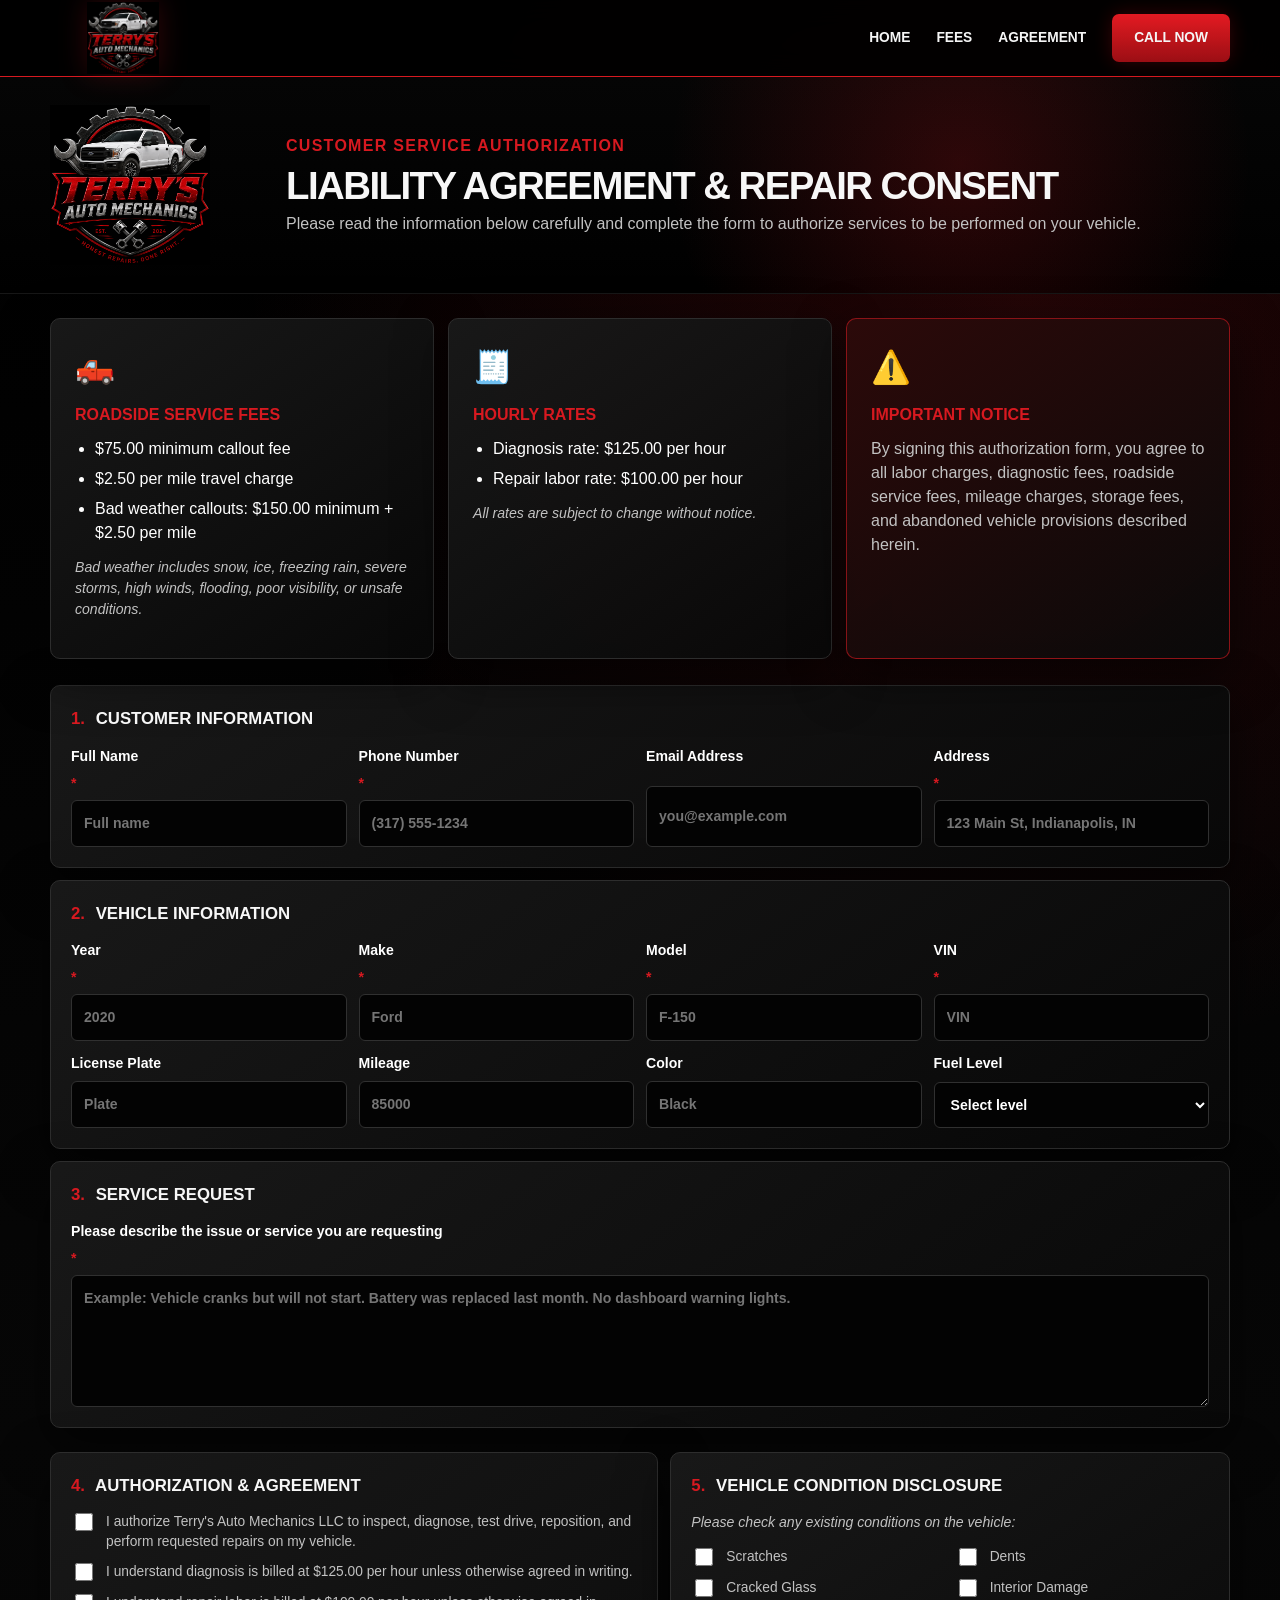
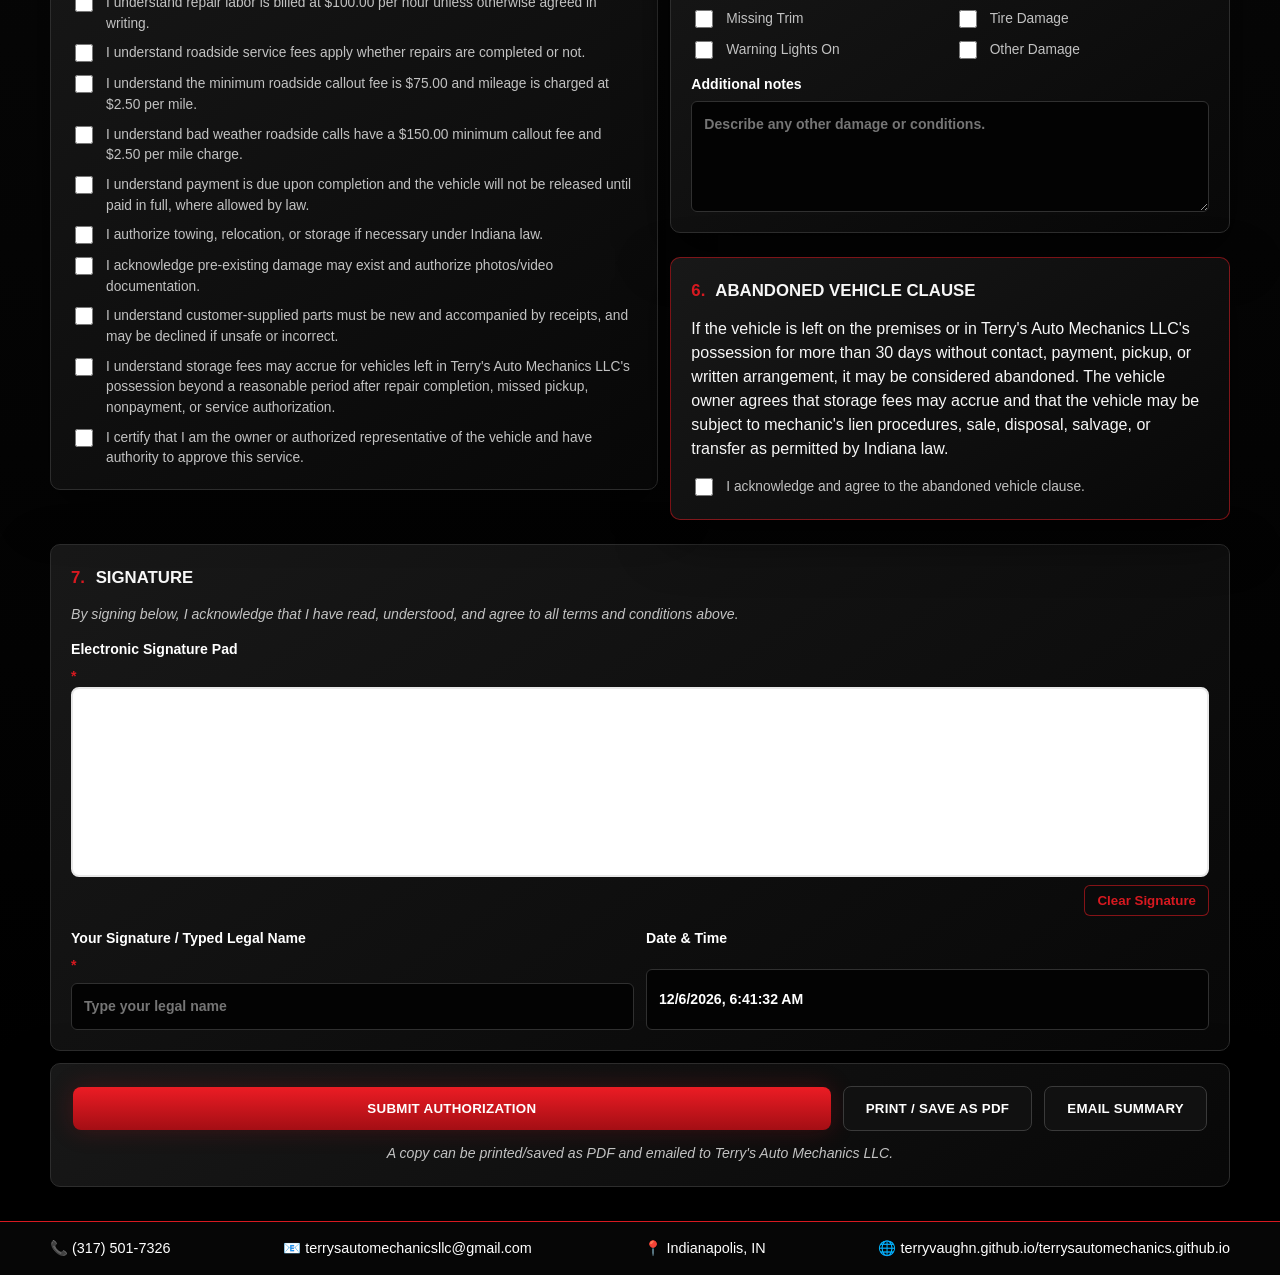
==== authorization.html @ 14aca983 "Add files via upload" ====
<!DOCTYPE html>
<html lang="en">
<head>
  <meta charset="UTF-8" />
  <meta name="viewport" content="width=device-width, initial-scale=1.0" />
  <title>Repair Authorization | Terry's Auto Mechanics LLC</title>
  <link rel="stylesheet" href="style.css" />
</head>
<body>
  <header class="site-header compact-header"><div class="container header-inner"><a class="brand" href="index.html"><img src="logo.png" alt="Terry's Auto Mechanics LLC" class="site-logo" /></a><nav class="nav"><a href="index.html">Home</a><a href="#fees">Fees</a><a href="#authorization">Agreement</a><a class="nav-button" href="tel:3175017326">Call Now</a></nav></div></header>
  <main>
    <section class="auth-hero"><div class="container auth-title"><img src="logo.png" alt="Terry's Auto Mechanics LLC" class="auth-title-logo" /><div><p class="eyebrow">Customer Service Authorization</p><h1>Liability Agreement & Repair Consent</h1><p>Please read the information below carefully and complete the form to authorize services to be performed on your vehicle.</p></div></div></section>
    <section id="fees" class="container fee-banner">
      <article class="fee-card"><div class="icon">🛻</div><h2>Roadside Service Fees</h2><ul><li>$75.00 minimum callout fee</li><li>$2.50 per mile travel charge</li><li>Bad weather callouts: $150.00 minimum + $2.50 per mile</li></ul><p class="fine-print">Bad weather includes snow, ice, freezing rain, severe storms, high winds, flooding, poor visibility, or unsafe conditions.</p></article>
      <article class="fee-card"><div class="icon">🧾</div><h2>Hourly Rates</h2><ul><li>Diagnosis rate: $125.00 per hour</li><li>Repair labor rate: $100.00 per hour</li></ul><p class="fine-print">All rates are subject to change without notice.</p></article>
      <article class="fee-card important"><div class="icon">⚠️</div><h2>Important Notice</h2><p>By signing this authorization form, you agree to all labor charges, diagnostic fees, roadside service fees, mileage charges, storage fees, and abandoned vehicle provisions described herein.</p></article>
    </section>
    <form id="authForm" class="container auth-form">
      <section class="form-section"><h2><span>1.</span> Customer Information</h2><div class="grid four"><label>Full Name <b>*</b><input name="customer_name" required placeholder="Full name"></label><label>Phone Number <b>*</b><input name="phone" required placeholder="(317) 555-1234"></label><label>Email Address<input name="email" type="email" placeholder="you@example.com"></label><label>Address <b>*</b><input name="address" required placeholder="123 Main St, Indianapolis, IN"></label></div></section>
      <section class="form-section"><h2><span>2.</span> Vehicle Information</h2><div class="grid four"><label>Year <b>*</b><input name="year" required placeholder="2020"></label><label>Make <b>*</b><input name="make" required placeholder="Ford"></label><label>Model <b>*</b><input name="model" required placeholder="F-150"></label><label>VIN <b>*</b><input name="vin" required placeholder="VIN"></label><label>License Plate<input name="plate" placeholder="Plate"></label><label>Mileage<input name="mileage" placeholder="85000"></label><label>Color<input name="color" placeholder="Black"></label><label>Fuel Level<select name="fuel"><option value="">Select level</option><option>Empty</option><option>1/4</option><option>1/2</option><option>3/4</option><option>Full</option></select></label></div></section>
      <section class="form-section"><h2><span>3.</span> Service Request</h2><label>Please describe the issue or service you are requesting <b>*</b><textarea name="service_request" rows="5" required placeholder="Example: Vehicle cranks but will not start. Battery was replaced last month. No dashboard warning lights."></textarea></label></section>
      <section class="two-column"><section id="authorization" class="form-section"><h2><span>4.</span> Authorization & Agreement</h2><div class="consent-list"><label><input type="checkbox" required> I authorize Terry's Auto Mechanics LLC to inspect, diagnose, test drive, reposition, and perform requested repairs on my vehicle.</label><label><input type="checkbox" required> I understand diagnosis is billed at $125.00 per hour unless otherwise agreed in writing.</label><label><input type="checkbox" required> I understand repair labor is billed at $100.00 per hour unless otherwise agreed in writing.</label><label><input type="checkbox" required> I understand roadside service fees apply whether repairs are completed or not.</label><label><input type="checkbox" required> I understand the minimum roadside callout fee is $75.00 and mileage is charged at $2.50 per mile.</label><label><input type="checkbox" required> I understand bad weather roadside calls have a $150.00 minimum callout fee and $2.50 per mile charge.</label><label><input type="checkbox" required> I understand payment is due upon completion and the vehicle will not be released until paid in full, where allowed by law.</label><label><input type="checkbox" required> I authorize towing, relocation, or storage if necessary under Indiana law.</label><label><input type="checkbox" required> I acknowledge pre-existing damage may exist and authorize photos/video documentation.</label><label><input type="checkbox" required> I understand customer-supplied parts must be new and accompanied by receipts, and may be declined if unsafe or incorrect.</label><label><input type="checkbox" required> I understand storage fees may accrue for vehicles left in Terry's Auto Mechanics LLC's possession beyond a reasonable period after repair completion, missed pickup, nonpayment, or service authorization.</label><label><input type="checkbox" required> I certify that I am the owner or authorized representative of the vehicle and have authority to approve this service.</label></div></section>
      <div class="right-stack"><section class="form-section"><h2><span>5.</span> Vehicle Condition Disclosure</h2><p class="fine-print">Please check any existing conditions on the vehicle:</p><div class="checkbox-grid"><label><input type="checkbox" name="damage" value="Scratches"> Scratches</label><label><input type="checkbox" name="damage" value="Dents"> Dents</label><label><input type="checkbox" name="damage" value="Cracked Glass"> Cracked Glass</label><label><input type="checkbox" name="damage" value="Interior Damage"> Interior Damage</label><label><input type="checkbox" name="damage" value="Missing Trim"> Missing Trim</label><label><input type="checkbox" name="damage" value="Tire Damage"> Tire Damage</label><label><input type="checkbox" name="damage" value="Warning Lights On"> Warning Lights On</label><label><input type="checkbox" name="damage" value="Other Damage"> Other Damage</label></div><label>Additional notes<textarea name="damage_notes" rows="4" placeholder="Describe any other damage or conditions."></textarea></label></section>
      <section class="form-section abandoned"><h2><span>6.</span> Abandoned Vehicle Clause</h2><p>If the vehicle is left on the premises or in Terry's Auto Mechanics LLC's possession for more than 30 days without contact, payment, pickup, or written arrangement, it may be considered abandoned. The vehicle owner agrees that storage fees may accrue and that the vehicle may be subject to mechanic's lien procedures, sale, disposal, salvage, or transfer as permitted by Indiana law.</p><label><input type="checkbox" required> I acknowledge and agree to the abandoned vehicle clause.</label></section></div></section>
      <section class="form-section signature-section"><h2><span>7.</span> Signature</h2><p class="fine-print">By signing below, I acknowledge that I have read, understood, and agree to all terms and conditions above.</p><label>Electronic Signature Pad <b>*</b></label><canvas id="signaturePad" width="900" height="260"></canvas><div class="signature-controls"><button type="button" class="small-button" id="clearSig">Clear Signature</button></div><div class="grid two"><label>Your Signature / Typed Legal Name <b>*</b><input name="signature_name" required placeholder="Type your legal name"></label><label>Date & Time<input name="date_time" id="dateTime" readonly></label></div></section>
      <section class="submit-section"><button type="submit" class="btn primary submit-btn">Submit Authorization</button><button type="button" class="btn secondary" id="printBtn">Print / Save as PDF</button><button type="button" class="btn secondary" id="emailBtn">Email Summary</button><p id="status" class="status"></p><p class="fine-print center">A copy can be printed/saved as PDF and emailed to Terry's Auto Mechanics LLC.</p></section>
    </form>
  </main>
  <footer class="footer skinny-footer"><div class="container contact-row"><span>📞 (317) 501-7326</span><span>📧 terrysautomechanicsllc@gmail.com</span><span>📍 Indianapolis, IN</span><span>🌐 terryvaughn.github.io/terrysautomechanics.github.io</span></div></footer>
  <script src="app.js"></script>
</body>
</html>
---- style.css ----
*{box-sizing:border-box}:root{--bg:#030303;--panel:rgba(20,20,20,.92);--line:#303030;--red:#d71920;--text:#f7f7f7;--muted:#c2c2c2;--shadow:0 18px 50px rgba(0,0,0,.55)}html{scroll-behavior:smooth}body{margin:0;font-family:Arial,Helvetica,sans-serif;background:radial-gradient(circle at 80% 10%,rgba(215,25,32,.16),transparent 28%),linear-gradient(180deg,#000 0%,#070707 50%,#000 100%);color:var(--text);line-height:1.5}a{color:inherit}.container{width:min(1180px,calc(100% - 32px));margin:0 auto}.site-header{position:sticky;top:0;z-index:50;background:rgba(0,0,0,.9);border-bottom:1px solid var(--red);backdrop-filter:blur(14px)}.header-inner{min-height:96px;display:flex;align-items:center;justify-content:space-between;gap:24px}.brand{display:inline-flex;align-items:center;text-decoration:none}.site-logo{width:190px;max-height:92px;object-fit:contain;filter:drop-shadow(0 0 14px rgba(215,25,32,.22))}.nav{display:flex;align-items:center;gap:26px;font-size:.86rem;font-weight:800;text-transform:uppercase}.nav a{text-decoration:none;color:#fff;opacity:.96}.nav a:hover{color:var(--red)}.nav-button{background:linear-gradient(180deg,#ed1c24,#a20f15);padding:14px 22px;border-radius:7px;box-shadow:0 0 20px rgba(215,25,32,.25)}.nav .nav-button:hover{color:white;transform:translateY(-1px)}.hero{position:relative;overflow:hidden;border-bottom:1px solid #151515}.home-hero{min-height:520px;background:linear-gradient(90deg,rgba(0,0,0,.92) 0%,rgba(0,0,0,.78) 45%,rgba(0,0,0,.5) 70%,rgba(0,0,0,.88) 100%),radial-gradient(circle at 78% 45%,rgba(215,25,32,.28),transparent 28%),linear-gradient(135deg,#050505,#111 45%,#050505)}.home-hero:after{content:"";position:absolute;inset:0;background:linear-gradient(90deg,transparent 0%,rgba(255,255,255,.04) 50%,transparent 100%),repeating-linear-gradient(135deg,rgba(255,255,255,.025),rgba(255,255,255,.025) 1px,transparent 1px,transparent 12px);pointer-events:none}.hero-grid{position:relative;z-index:2;min-height:520px;display:grid;grid-template-columns:1.15fr .85fr;align-items:center;gap:42px}.eyebrow{color:var(--red);text-transform:uppercase;font-weight:900;letter-spacing:.08em;margin:0 0 10px}h1,h2,h3,p{margin-top:0}h1{font-size:clamp(2.25rem,5vw,4.5rem);line-height:.95;letter-spacing:-.04em;margin-bottom:18px;text-transform:uppercase}.hero-subtitle,.hero-text{color:var(--muted);font-size:1.08rem;max-width:650px}.button-row{display:flex;gap:14px;flex-wrap:wrap;margin-top:26px}.btn{border:0;border-radius:8px;cursor:pointer;display:inline-flex;align-items:center;justify-content:center;padding:14px 22px;text-decoration:none;text-transform:uppercase;font-weight:900;letter-spacing:.02em;transition:.2s ease}.primary{color:white;background:linear-gradient(180deg,#ec1c24,#a30e14);box-shadow:0 0 24px rgba(215,25,32,.22)}.secondary{color:white;background:#111;border:1px solid #3a3a3a}.btn:hover{transform:translateY(-1px);filter:brightness(1.1)}.hero-card{background:linear-gradient(145deg,rgba(20,20,20,.95),rgba(5,5,5,.8));border:1px solid #333;border-radius:18px;padding:26px;text-align:center;box-shadow:var(--shadow)}.hero-logo{max-width:100%;max-height:320px;object-fit:contain}.section{padding:42px 0}.feature-grid,.pricing-grid,.fee-banner{display:grid;gap:14px}.feature-grid{grid-template-columns:repeat(4,1fr)}.pricing-grid,.fee-banner{grid-template-columns:repeat(3,1fr)}.feature-card,.pricing-card,.fee-card,.contact-card,.authorization-strip,.form-section,.submit-section{background:linear-gradient(145deg,rgba(25,25,25,.96),rgba(8,8,8,.96));border:1px solid #2d2d2d;border-radius:10px;box-shadow:var(--shadow)}.feature-card,.pricing-card,.fee-card{padding:24px}.feature-card h2,.pricing-card h2,.fee-card h2{color:#fff;font-size:1rem;text-transform:uppercase;margin-bottom:10px}.feature-card p,.pricing-card p,.fee-card p,.contact-card p,.authorization-strip p{color:var(--muted)}.icon{color:var(--red);font-size:2rem;margin-bottom:12px}.authorization-strip{display:flex;align-items:center;justify-content:space-between;gap:22px;padding:24px}.pricing-card h2,.fee-card h2{color:var(--red)}.pricing-card ul,.fee-card ul{margin:0;padding-left:20px;color:#fff}.pricing-card li,.fee-card li{margin-bottom:6px}.fine-print{color:var(--muted);font-size:.88rem;font-style:italic;margin-top:12px}.important{border-color:rgba(215,25,32,.6);background:linear-gradient(145deg,rgba(45,10,10,.95),rgba(10,10,10,.96))}.contact-card{display:grid;grid-template-columns:1.2fr 1fr 1fr;gap:26px;padding:26px;margin-bottom:42px}.contact-card>div{border-right:1px solid rgba(215,25,32,.5);padding-right:20px}.contact-card>div:last-child{border-right:none}.footer{background:linear-gradient(90deg,#6e080b,#d71920,#6e080b);padding:16px 0;color:white}.footer-inner,.contact-row{display:flex;align-items:center;justify-content:space-between;gap:16px;flex-wrap:wrap;font-size:.9rem}.compact-header .header-inner{min-height:76px}.compact-header .site-logo{width:145px;max-height:72px}.auth-hero{padding:28px 0;background:radial-gradient(circle at 75% 40%,rgba(215,25,32,.2),transparent 30%),linear-gradient(180deg,#050505,#000);border-bottom:1px solid #171717}.auth-title{display:grid;grid-template-columns:210px 1fr;align-items:center;gap:26px;text-align:left}.auth-title-logo{max-width:210px;max-height:160px;object-fit:contain}.auth-title h1{font-size:clamp(1.7rem,3vw,3.15rem);margin-bottom:8px}.auth-title p:not(.eyebrow){color:var(--muted);margin-bottom:0}.fee-banner{padding:24px 0 14px}.auth-form{padding-bottom:34px}.form-section{padding:20px;margin:12px 0}.form-section h2{font-size:1.05rem;text-transform:uppercase;margin-bottom:14px}.form-section h2 span{color:var(--red);margin-right:6px}.grid{display:grid;gap:12px}.grid.two{grid-template-columns:repeat(2,1fr)}.grid.four{grid-template-columns:repeat(4,1fr)}label{display:grid;gap:6px;color:#fff;font-size:.88rem;font-weight:800}label b{color:var(--red)}input,textarea,select{width:100%;color:#fff;background:#030303;border:1px solid #303030;border-radius:6px;padding:12px;font:inherit;outline:none}input:focus,textarea:focus,select:focus{border-color:var(--red);box-shadow:0 0 0 3px rgba(215,25,32,.15)}textarea{resize:vertical}.two-column{display:grid;grid-template-columns:1fr .92fr;gap:12px;align-items:start}.right-stack{display:grid;gap:0}.consent-list,.checkbox-grid{display:grid;gap:9px}.checkbox-grid{grid-template-columns:repeat(2,1fr);margin-bottom:12px}.consent-list label,.checkbox-grid label,.abandoned label{display:grid;grid-template-columns:auto 1fr;align-items:start;gap:10px;color:var(--muted);font-size:.86rem;font-weight:500}input[type=checkbox]{width:18px;height:18px;accent-color:var(--red);margin-top:1px}.abandoned{border-color:rgba(215,25,32,.55)}#signaturePad{width:100%;height:190px;background:#fff;border:2px solid #e8e8e8;border-radius:8px;touch-action:none;display:block}.signature-controls{display:flex;justify-content:flex-end;margin:8px 0 12px}.small-button{color:var(--red);background:#0a0a0a;border:1px solid rgba(215,25,32,.6);border-radius:6px;cursor:pointer;padding:7px 12px;font-weight:800}.submit-section{padding:22px;display:grid;grid-template-columns:1fr auto auto;gap:12px;align-items:center}.submit-btn{width:100%}.status{display:none;grid-column:1/-1;margin:0;padding:12px;border-radius:8px;background:rgba(215,25,32,.18);border:1px solid rgba(215,25,32,.6);color:#fff}.status.show{display:block}.center{grid-column:1/-1;text-align:center;margin:0}.skinny-footer{background:#060606;border-top:1px solid var(--red)}@media(max-width:980px){.header-inner,.authorization-strip{flex-direction:column;align-items:flex-start}.nav{flex-wrap:wrap;gap:14px}.hero-grid,.auth-title,.two-column{grid-template-columns:1fr}.feature-grid,.pricing-grid,.fee-banner,.contact-card{grid-template-columns:1fr}.grid.four{grid-template-columns:repeat(2,1fr)}.auth-title-logo{max-width:170px}}@media(max-width:620px){.container{width:min(100% - 22px,1180px)}.site-logo{width:150px}.nav{font-size:.74rem}.nav-button{padding:10px 12px}.home-hero,.hero-grid{min-height:auto}.hero-grid{padding:42px 0}h1{font-size:2.2rem}.grid.two,.grid.four,.checkbox-grid,.submit-section{grid-template-columns:1fr}.contact-card>div{border-right:none;border-bottom:1px solid rgba(215,25,32,.5);padding-bottom:18px}.contact-card>div:last-child{border-bottom:none}}@media print{body{background:#fff;color:#000}.site-header,.auth-hero,.fee-banner,.footer,.submit-section .btn{display:none!important}.container{width:100%}.auth-form{padding:0}.form-section,.submit-section{box-shadow:none;background:#fff;color:#000;border:1px solid #999;page-break-inside:avoid}input,textarea,select{color:#000;background:#fff;border:1px solid #999}.consent-list label,.checkbox-grid label,.fine-print,.abandoned label{color:#000}#signaturePad{border:1px solid #777}}
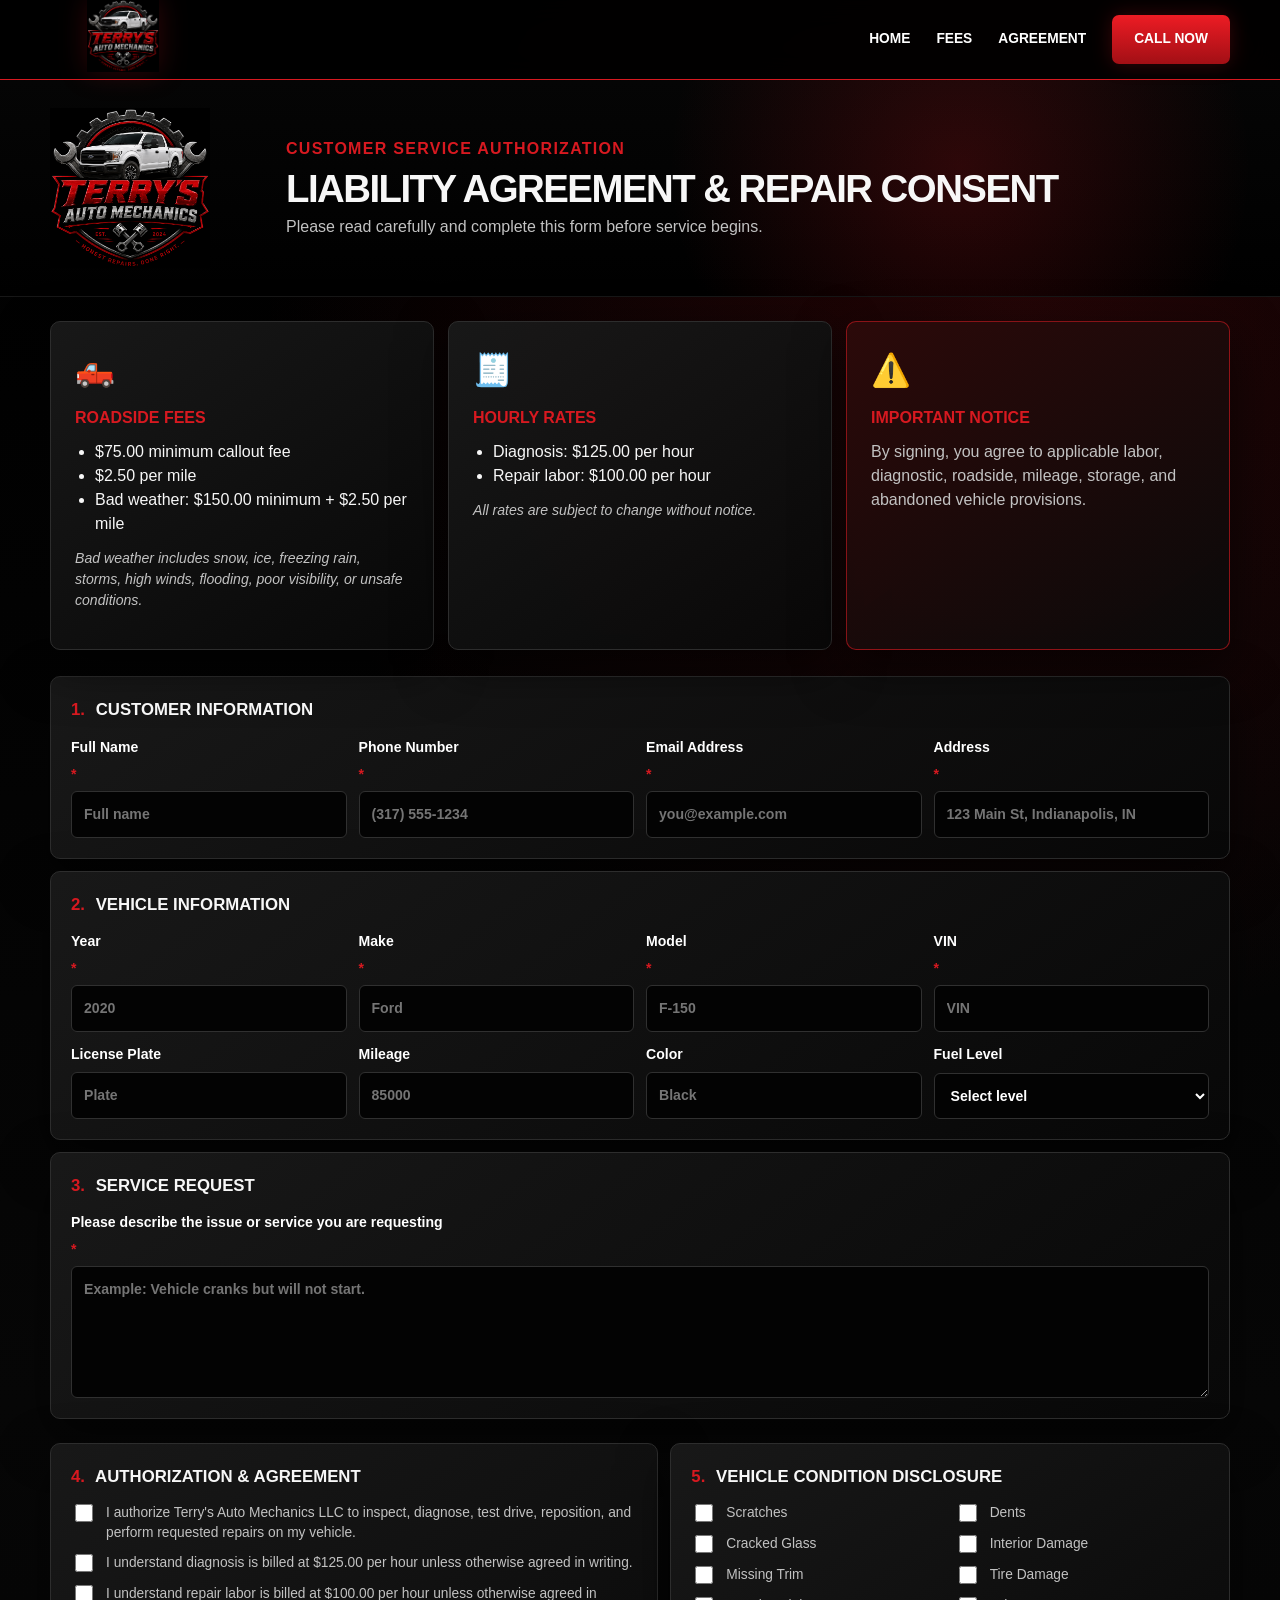
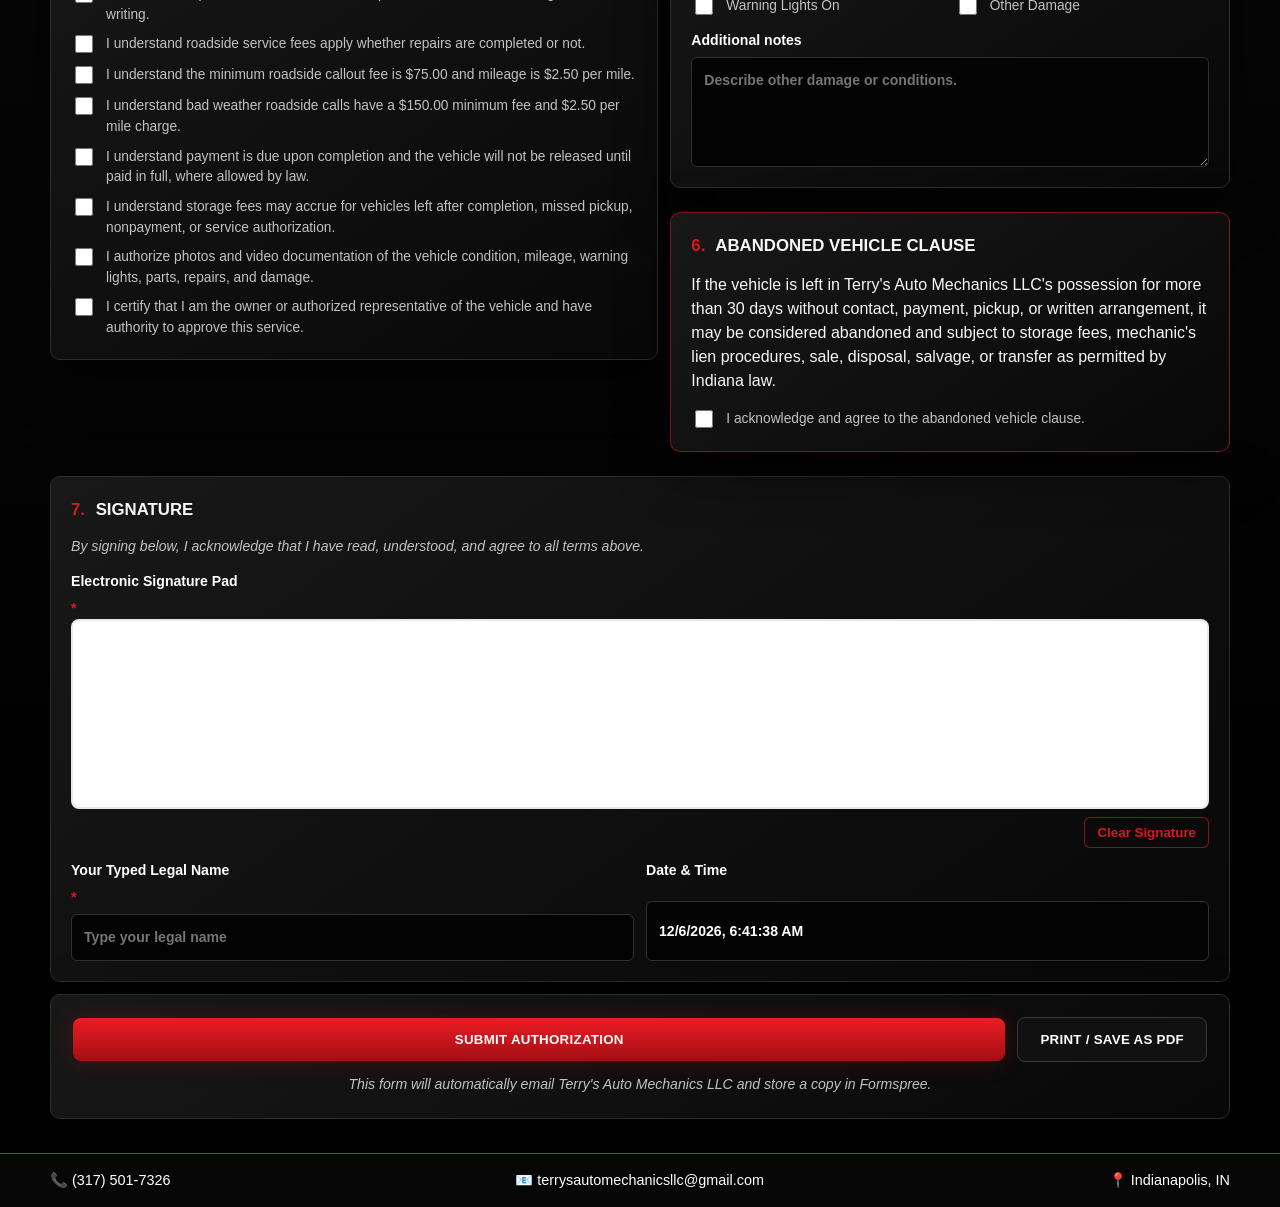
==== commit 930c9c3a: "Add files via upload" ====
--- a/authorization.html
+++ b/authorization.html
@@ -7,26 +7,136 @@
   <link rel="stylesheet" href="style.css" />
 </head>
 <body>
-  <header class="site-header compact-header"><div class="container header-inner"><a class="brand" href="index.html"><img src="logo.png" alt="Terry's Auto Mechanics LLC" class="site-logo" /></a><nav class="nav"><a href="index.html">Home</a><a href="#fees">Fees</a><a href="#authorization">Agreement</a><a class="nav-button" href="tel:3175017326">Call Now</a></nav></div></header>
+  <header class="site-header compact-header">
+    <div class="container header-inner">
+      <a class="brand" href="index.html"><img src="logo.png" alt="Terry's Auto Mechanics LLC" class="site-logo"></a>
+      <nav class="nav">
+        <a href="index.html">Home</a>
+        <a href="#fees">Fees</a>
+        <a href="#authorization">Agreement</a>
+        <a class="nav-button" href="tel:3175017326">Call Now</a>
+      </nav>
+    </div>
+  </header>
+
   <main>
-    <section class="auth-hero"><div class="container auth-title"><img src="logo.png" alt="Terry's Auto Mechanics LLC" class="auth-title-logo" /><div><p class="eyebrow">Customer Service Authorization</p><h1>Liability Agreement & Repair Consent</h1><p>Please read the information below carefully and complete the form to authorize services to be performed on your vehicle.</p></div></div></section>
+    <section class="auth-hero">
+      <div class="container auth-title">
+        <img src="logo.png" alt="Terry's Auto Mechanics LLC" class="auth-title-logo">
+        <div>
+          <p class="eyebrow">Customer Service Authorization</p>
+          <h1>Liability Agreement & Repair Consent</h1>
+          <p>Please read carefully and complete this form before service begins.</p>
+        </div>
+      </div>
+    </section>
+
     <section id="fees" class="container fee-banner">
-      <article class="fee-card"><div class="icon">🛻</div><h2>Roadside Service Fees</h2><ul><li>$75.00 minimum callout fee</li><li>$2.50 per mile travel charge</li><li>Bad weather callouts: $150.00 minimum + $2.50 per mile</li></ul><p class="fine-print">Bad weather includes snow, ice, freezing rain, severe storms, high winds, flooding, poor visibility, or unsafe conditions.</p></article>
-      <article class="fee-card"><div class="icon">🧾</div><h2>Hourly Rates</h2><ul><li>Diagnosis rate: $125.00 per hour</li><li>Repair labor rate: $100.00 per hour</li></ul><p class="fine-print">All rates are subject to change without notice.</p></article>
-      <article class="fee-card important"><div class="icon">⚠️</div><h2>Important Notice</h2><p>By signing this authorization form, you agree to all labor charges, diagnostic fees, roadside service fees, mileage charges, storage fees, and abandoned vehicle provisions described herein.</p></article>
+      <article class="fee-card"><div class="icon">🛻</div><h2>Roadside Fees</h2><ul><li>$75.00 minimum callout fee</li><li>$2.50 per mile</li><li>Bad weather: $150.00 minimum + $2.50 per mile</li></ul><p class="fine-print">Bad weather includes snow, ice, freezing rain, storms, high winds, flooding, poor visibility, or unsafe conditions.</p></article>
+      <article class="fee-card"><div class="icon">🧾</div><h2>Hourly Rates</h2><ul><li>Diagnosis: $125.00 per hour</li><li>Repair labor: $100.00 per hour</li></ul><p class="fine-print">All rates are subject to change without notice.</p></article>
+      <article class="fee-card important"><div class="icon">⚠️</div><h2>Important Notice</h2><p>By signing, you agree to applicable labor, diagnostic, roadside, mileage, storage, and abandoned vehicle provisions.</p></article>
     </section>
-    <form id="authForm" class="container auth-form">
-      <section class="form-section"><h2><span>1.</span> Customer Information</h2><div class="grid four"><label>Full Name <b>*</b><input name="customer_name" required placeholder="Full name"></label><label>Phone Number <b>*</b><input name="phone" required placeholder="(317) 555-1234"></label><label>Email Address<input name="email" type="email" placeholder="you@example.com"></label><label>Address <b>*</b><input name="address" required placeholder="123 Main St, Indianapolis, IN"></label></div></section>
-      <section class="form-section"><h2><span>2.</span> Vehicle Information</h2><div class="grid four"><label>Year <b>*</b><input name="year" required placeholder="2020"></label><label>Make <b>*</b><input name="make" required placeholder="Ford"></label><label>Model <b>*</b><input name="model" required placeholder="F-150"></label><label>VIN <b>*</b><input name="vin" required placeholder="VIN"></label><label>License Plate<input name="plate" placeholder="Plate"></label><label>Mileage<input name="mileage" placeholder="85000"></label><label>Color<input name="color" placeholder="Black"></label><label>Fuel Level<select name="fuel"><option value="">Select level</option><option>Empty</option><option>1/4</option><option>1/2</option><option>3/4</option><option>Full</option></select></label></div></section>
-      <section class="form-section"><h2><span>3.</span> Service Request</h2><label>Please describe the issue or service you are requesting <b>*</b><textarea name="service_request" rows="5" required placeholder="Example: Vehicle cranks but will not start. Battery was replaced last month. No dashboard warning lights."></textarea></label></section>
-      <section class="two-column"><section id="authorization" class="form-section"><h2><span>4.</span> Authorization & Agreement</h2><div class="consent-list"><label><input type="checkbox" required> I authorize Terry's Auto Mechanics LLC to inspect, diagnose, test drive, reposition, and perform requested repairs on my vehicle.</label><label><input type="checkbox" required> I understand diagnosis is billed at $125.00 per hour unless otherwise agreed in writing.</label><label><input type="checkbox" required> I understand repair labor is billed at $100.00 per hour unless otherwise agreed in writing.</label><label><input type="checkbox" required> I understand roadside service fees apply whether repairs are completed or not.</label><label><input type="checkbox" required> I understand the minimum roadside callout fee is $75.00 and mileage is charged at $2.50 per mile.</label><label><input type="checkbox" required> I understand bad weather roadside calls have a $150.00 minimum callout fee and $2.50 per mile charge.</label><label><input type="checkbox" required> I understand payment is due upon completion and the vehicle will not be released until paid in full, where allowed by law.</label><label><input type="checkbox" required> I authorize towing, relocation, or storage if necessary under Indiana law.</label><label><input type="checkbox" required> I acknowledge pre-existing damage may exist and authorize photos/video documentation.</label><label><input type="checkbox" required> I understand customer-supplied parts must be new and accompanied by receipts, and may be declined if unsafe or incorrect.</label><label><input type="checkbox" required> I understand storage fees may accrue for vehicles left in Terry's Auto Mechanics LLC's possession beyond a reasonable period after repair completion, missed pickup, nonpayment, or service authorization.</label><label><input type="checkbox" required> I certify that I am the owner or authorized representative of the vehicle and have authority to approve this service.</label></div></section>
-      <div class="right-stack"><section class="form-section"><h2><span>5.</span> Vehicle Condition Disclosure</h2><p class="fine-print">Please check any existing conditions on the vehicle:</p><div class="checkbox-grid"><label><input type="checkbox" name="damage" value="Scratches"> Scratches</label><label><input type="checkbox" name="damage" value="Dents"> Dents</label><label><input type="checkbox" name="damage" value="Cracked Glass"> Cracked Glass</label><label><input type="checkbox" name="damage" value="Interior Damage"> Interior Damage</label><label><input type="checkbox" name="damage" value="Missing Trim"> Missing Trim</label><label><input type="checkbox" name="damage" value="Tire Damage"> Tire Damage</label><label><input type="checkbox" name="damage" value="Warning Lights On"> Warning Lights On</label><label><input type="checkbox" name="damage" value="Other Damage"> Other Damage</label></div><label>Additional notes<textarea name="damage_notes" rows="4" placeholder="Describe any other damage or conditions."></textarea></label></section>
-      <section class="form-section abandoned"><h2><span>6.</span> Abandoned Vehicle Clause</h2><p>If the vehicle is left on the premises or in Terry's Auto Mechanics LLC's possession for more than 30 days without contact, payment, pickup, or written arrangement, it may be considered abandoned. The vehicle owner agrees that storage fees may accrue and that the vehicle may be subject to mechanic's lien procedures, sale, disposal, salvage, or transfer as permitted by Indiana law.</p><label><input type="checkbox" required> I acknowledge and agree to the abandoned vehicle clause.</label></section></div></section>
-      <section class="form-section signature-section"><h2><span>7.</span> Signature</h2><p class="fine-print">By signing below, I acknowledge that I have read, understood, and agree to all terms and conditions above.</p><label>Electronic Signature Pad <b>*</b></label><canvas id="signaturePad" width="900" height="260"></canvas><div class="signature-controls"><button type="button" class="small-button" id="clearSig">Clear Signature</button></div><div class="grid two"><label>Your Signature / Typed Legal Name <b>*</b><input name="signature_name" required placeholder="Type your legal name"></label><label>Date & Time<input name="date_time" id="dateTime" readonly></label></div></section>
-      <section class="submit-section"><button type="submit" class="btn primary submit-btn">Submit Authorization</button><button type="button" class="btn secondary" id="printBtn">Print / Save as PDF</button><button type="button" class="btn secondary" id="emailBtn">Email Summary</button><p id="status" class="status"></p><p class="fine-print center">A copy can be printed/saved as PDF and emailed to Terry's Auto Mechanics LLC.</p></section>
+
+    <form id="authForm" class="container auth-form" action="https://formspree.io/f/mqeoodjj" method="POST">
+      <input type="hidden" name="_subject" value="New Terry's Auto Mechanics Authorization Form">
+      <input type="hidden" name="signature_image" id="signatureImage">
+      <input type="hidden" name="submission_date" id="submissionDate">
+      <input type="text" name="_gotcha" style="display:none">
+
+      <section class="form-section">
+        <h2><span>1.</span> Customer Information</h2>
+        <div class="grid four">
+          <label>Full Name <b>*</b><input name="customer_name" required placeholder="Full name"></label>
+          <label>Phone Number <b>*</b><input name="phone" required placeholder="(317) 555-1234"></label>
+          <label>Email Address <b>*</b><input name="email" type="email" required placeholder="you@example.com"></label>
+          <label>Address <b>*</b><input name="address" required placeholder="123 Main St, Indianapolis, IN"></label>
+        </div>
+      </section>
+
+      <section class="form-section">
+        <h2><span>2.</span> Vehicle Information</h2>
+        <div class="grid four">
+          <label>Year <b>*</b><input name="year" required placeholder="2020"></label>
+          <label>Make <b>*</b><input name="make" required placeholder="Ford"></label>
+          <label>Model <b>*</b><input name="model" required placeholder="F-150"></label>
+          <label>VIN <b>*</b><input name="vin" required placeholder="VIN"></label>
+          <label>License Plate<input name="plate" placeholder="Plate"></label>
+          <label>Mileage<input name="mileage" placeholder="85000"></label>
+          <label>Color<input name="color" placeholder="Black"></label>
+          <label>Fuel Level<select name="fuel"><option value="">Select level</option><option>Empty</option><option>1/4</option><option>1/2</option><option>3/4</option><option>Full</option></select></label>
+        </div>
+      </section>
+
+      <section class="form-section">
+        <h2><span>3.</span> Service Request</h2>
+        <label>Please describe the issue or service you are requesting <b>*</b>
+          <textarea name="service_request" rows="5" required placeholder="Example: Vehicle cranks but will not start."></textarea>
+        </label>
+      </section>
+
+      <section class="two-column">
+        <section id="authorization" class="form-section">
+          <h2><span>4.</span> Authorization & Agreement</h2>
+          <div class="consent-list">
+            <label><input type="checkbox" name="consent_inspect_repair" value="Agreed" required> I authorize Terry's Auto Mechanics LLC to inspect, diagnose, test drive, reposition, and perform requested repairs on my vehicle.</label>
+            <label><input type="checkbox" name="consent_diagnostic_rate" value="Agreed" required> I understand diagnosis is billed at $125.00 per hour unless otherwise agreed in writing.</label>
+            <label><input type="checkbox" name="consent_labor_rate" value="Agreed" required> I understand repair labor is billed at $100.00 per hour unless otherwise agreed in writing.</label>
+            <label><input type="checkbox" name="consent_roadside_fees" value="Agreed" required> I understand roadside service fees apply whether repairs are completed or not.</label>
+            <label><input type="checkbox" name="consent_callout_mileage" value="Agreed" required> I understand the minimum roadside callout fee is $75.00 and mileage is $2.50 per mile.</label>
+            <label><input type="checkbox" name="consent_bad_weather" value="Agreed" required> I understand bad weather roadside calls have a $150.00 minimum fee and $2.50 per mile charge.</label>
+            <label><input type="checkbox" name="consent_payment_due" value="Agreed" required> I understand payment is due upon completion and the vehicle will not be released until paid in full, where allowed by law.</label>
+            <label><input type="checkbox" name="consent_storage" value="Agreed" required> I understand storage fees may accrue for vehicles left after completion, missed pickup, nonpayment, or service authorization.</label>
+            <label><input type="checkbox" name="consent_photos" value="Agreed" required> I authorize photos and video documentation of the vehicle condition, mileage, warning lights, parts, repairs, and damage.</label>
+            <label><input type="checkbox" name="consent_authority" value="Agreed" required> I certify that I am the owner or authorized representative of the vehicle and have authority to approve this service.</label>
+          </div>
+        </section>
+
+        <div class="right-stack">
+          <section class="form-section">
+            <h2><span>5.</span> Vehicle Condition Disclosure</h2>
+            <div class="checkbox-grid">
+              <label><input type="checkbox" name="damage" value="Scratches"> Scratches</label>
+              <label><input type="checkbox" name="damage" value="Dents"> Dents</label>
+              <label><input type="checkbox" name="damage" value="Cracked Glass"> Cracked Glass</label>
+              <label><input type="checkbox" name="damage" value="Interior Damage"> Interior Damage</label>
+              <label><input type="checkbox" name="damage" value="Missing Trim"> Missing Trim</label>
+              <label><input type="checkbox" name="damage" value="Tire Damage"> Tire Damage</label>
+              <label><input type="checkbox" name="damage" value="Warning Lights On"> Warning Lights On</label>
+              <label><input type="checkbox" name="damage" value="Other Damage"> Other Damage</label>
+            </div>
+            <label>Additional notes<textarea name="damage_notes" rows="4" placeholder="Describe other damage or conditions."></textarea></label>
+          </section>
+
+          <section class="form-section abandoned">
+            <h2><span>6.</span> Abandoned Vehicle Clause</h2>
+            <p>If the vehicle is left in Terry's Auto Mechanics LLC's possession for more than 30 days without contact, payment, pickup, or written arrangement, it may be considered abandoned and subject to storage fees, mechanic's lien procedures, sale, disposal, salvage, or transfer as permitted by Indiana law.</p>
+            <label><input type="checkbox" name="consent_abandoned_vehicle" value="Agreed" required> I acknowledge and agree to the abandoned vehicle clause.</label>
+          </section>
+        </div>
+      </section>
+
+      <section class="form-section signature-section">
+        <h2><span>7.</span> Signature</h2>
+        <p class="fine-print">By signing below, I acknowledge that I have read, understood, and agree to all terms above.</p>
+        <label>Electronic Signature Pad <b>*</b></label>
+        <canvas id="signaturePad" width="900" height="260"></canvas>
+        <div class="signature-controls"><button type="button" class="small-button" id="clearSig">Clear Signature</button></div>
+        <div class="grid two">
+          <label>Your Typed Legal Name <b>*</b><input name="signature_name" required placeholder="Type your legal name"></label>
+          <label>Date & Time<input name="date_time" id="dateTime" readonly></label>
+        </div>
+      </section>
+
+      <section class="submit-section">
+        <button type="submit" class="btn primary submit-btn">Submit Authorization</button>
+        <button type="button" class="btn secondary" id="printBtn">Print / Save as PDF</button>
+        <p id="status" class="status"></p>
+        <p class="fine-print center">This form will automatically email Terry's Auto Mechanics LLC and store a copy in Formspree.</p>
+      </section>
     </form>
   </main>
-  <footer class="footer skinny-footer"><div class="container contact-row"><span>📞 (317) 501-7326</span><span>📧 terrysautomechanicsllc@gmail.com</span><span>📍 Indianapolis, IN</span><span>🌐 terryvaughn.github.io/terrysautomechanics.github.io</span></div></footer>
+
+  <footer class="footer skinny-footer"><div class="container contact-row"><span>📞 (317) 501-7326</span><span>📧 terrysautomechanicsllc@gmail.com</span><span>📍 Indianapolis, IN</span></div></footer>
   <script src="app.js"></script>
 </body>
 </html>
--- a/style.css
+++ b/style.css
@@ -1 +1 @@
-*{box-sizing:border-box}:root{--bg:#030303;--panel:rgba(20,20,20,.92);--line:#303030;--red:#d71920;--text:#f7f7f7;--muted:#c2c2c2;--shadow:0 18px 50px rgba(0,0,0,.55)}html{scroll-behavior:smooth}body{margin:0;font-family:Arial,Helvetica,sans-serif;background:radial-gradient(circle at 80% 10%,rgba(215,25,32,.16),transparent 28%),linear-gradient(180deg,#000 0%,#070707 50%,#000 100%);color:var(--text);line-height:1.5}a{color:inherit}.container{width:min(1180px,calc(100% - 32px));margin:0 auto}.site-header{position:sticky;top:0;z-index:50;background:rgba(0,0,0,.9);border-bottom:1px solid var(--red);backdrop-filter:blur(14px)}.header-inner{min-height:96px;display:flex;align-items:center;justify-content:space-between;gap:24px}.brand{display:inline-flex;align-items:center;text-decoration:none}.site-logo{width:190px;max-height:92px;object-fit:contain;filter:drop-shadow(0 0 14px rgba(215,25,32,.22))}.nav{display:flex;align-items:center;gap:26px;font-size:.86rem;font-weight:800;text-transform:uppercase}.nav a{text-decoration:none;color:#fff;opacity:.96}.nav a:hover{color:var(--red)}.nav-button{background:linear-gradient(180deg,#ed1c24,#a20f15);padding:14px 22px;border-radius:7px;box-shadow:0 0 20px rgba(215,25,32,.25)}.nav .nav-button:hover{color:white;transform:translateY(-1px)}.hero{position:relative;overflow:hidden;border-bottom:1px solid #151515}.home-hero{min-height:520px;background:linear-gradient(90deg,rgba(0,0,0,.92) 0%,rgba(0,0,0,.78) 45%,rgba(0,0,0,.5) 70%,rgba(0,0,0,.88) 100%),radial-gradient(circle at 78% 45%,rgba(215,25,32,.28),transparent 28%),linear-gradient(135deg,#050505,#111 45%,#050505)}.home-hero:after{content:"";position:absolute;inset:0;background:linear-gradient(90deg,transparent 0%,rgba(255,255,255,.04) 50%,transparent 100%),repeating-linear-gradient(135deg,rgba(255,255,255,.025),rgba(255,255,255,.025) 1px,transparent 1px,transparent 12px);pointer-events:none}.hero-grid{position:relative;z-index:2;min-height:520px;display:grid;grid-template-columns:1.15fr .85fr;align-items:center;gap:42px}.eyebrow{color:var(--red);text-transform:uppercase;font-weight:900;letter-spacing:.08em;margin:0 0 10px}h1,h2,h3,p{margin-top:0}h1{font-size:clamp(2.25rem,5vw,4.5rem);line-height:.95;letter-spacing:-.04em;margin-bottom:18px;text-transform:uppercase}.hero-subtitle,.hero-text{color:var(--muted);font-size:1.08rem;max-width:650px}.button-row{display:flex;gap:14px;flex-wrap:wrap;margin-top:26px}.btn{border:0;border-radius:8px;cursor:pointer;display:inline-flex;align-items:center;justify-content:center;padding:14px 22px;text-decoration:none;text-transform:uppercase;font-weight:900;letter-spacing:.02em;transition:.2s ease}.primary{color:white;background:linear-gradient(180deg,#ec1c24,#a30e14);box-shadow:0 0 24px rgba(215,25,32,.22)}.secondary{color:white;background:#111;border:1px solid #3a3a3a}.btn:hover{transform:translateY(-1px);filter:brightness(1.1)}.hero-card{background:linear-gradient(145deg,rgba(20,20,20,.95),rgba(5,5,5,.8));border:1px solid #333;border-radius:18px;padding:26px;text-align:center;box-shadow:var(--shadow)}.hero-logo{max-width:100%;max-height:320px;object-fit:contain}.section{padding:42px 0}.feature-grid,.pricing-grid,.fee-banner{display:grid;gap:14px}.feature-grid{grid-template-columns:repeat(4,1fr)}.pricing-grid,.fee-banner{grid-template-columns:repeat(3,1fr)}.feature-card,.pricing-card,.fee-card,.contact-card,.authorization-strip,.form-section,.submit-section{background:linear-gradient(145deg,rgba(25,25,25,.96),rgba(8,8,8,.96));border:1px solid #2d2d2d;border-radius:10px;box-shadow:var(--shadow)}.feature-card,.pricing-card,.fee-card{padding:24px}.feature-card h2,.pricing-card h2,.fee-card h2{color:#fff;font-size:1rem;text-transform:uppercase;margin-bottom:10px}.feature-card p,.pricing-card p,.fee-card p,.contact-card p,.authorization-strip p{color:var(--muted)}.icon{color:var(--red);font-size:2rem;margin-bottom:12px}.authorization-strip{display:flex;align-items:center;justify-content:space-between;gap:22px;padding:24px}.pricing-card h2,.fee-card h2{color:var(--red)}.pricing-card ul,.fee-card ul{margin:0;padding-left:20px;color:#fff}.pricing-card li,.fee-card li{margin-bottom:6px}.fine-print{color:var(--muted);font-size:.88rem;font-style:italic;margin-top:12px}.important{border-color:rgba(215,25,32,.6);background:linear-gradient(145deg,rgba(45,10,10,.95),rgba(10,10,10,.96))}.contact-card{display:grid;grid-template-columns:1.2fr 1fr 1fr;gap:26px;padding:26px;margin-bottom:42px}.contact-card>div{border-right:1px solid rgba(215,25,32,.5);padding-right:20px}.contact-card>div:last-child{border-right:none}.footer{background:linear-gradient(90deg,#6e080b,#d71920,#6e080b);padding:16px 0;color:white}.footer-inner,.contact-row{display:flex;align-items:center;justify-content:space-between;gap:16px;flex-wrap:wrap;font-size:.9rem}.compact-header .header-inner{min-height:76px}.compact-header .site-logo{width:145px;max-height:72px}.auth-hero{padding:28px 0;background:radial-gradient(circle at 75% 40%,rgba(215,25,32,.2),transparent 30%),linear-gradient(180deg,#050505,#000);border-bottom:1px solid #171717}.auth-title{display:grid;grid-template-columns:210px 1fr;align-items:center;gap:26px;text-align:left}.auth-title-logo{max-width:210px;max-height:160px;object-fit:contain}.auth-title h1{font-size:clamp(1.7rem,3vw,3.15rem);margin-bottom:8px}.auth-title p:not(.eyebrow){color:var(--muted);margin-bottom:0}.fee-banner{padding:24px 0 14px}.auth-form{padding-bottom:34px}.form-section{padding:20px;margin:12px 0}.form-section h2{font-size:1.05rem;text-transform:uppercase;margin-bottom:14px}.form-section h2 span{color:var(--red);margin-right:6px}.grid{display:grid;gap:12px}.grid.two{grid-template-columns:repeat(2,1fr)}.grid.four{grid-template-columns:repeat(4,1fr)}label{display:grid;gap:6px;color:#fff;font-size:.88rem;font-weight:800}label b{color:var(--red)}input,textarea,select{width:100%;color:#fff;background:#030303;border:1px solid #303030;border-radius:6px;padding:12px;font:inherit;outline:none}input:focus,textarea:focus,select:focus{border-color:var(--red);box-shadow:0 0 0 3px rgba(215,25,32,.15)}textarea{resize:vertical}.two-column{display:grid;grid-template-columns:1fr .92fr;gap:12px;align-items:start}.right-stack{display:grid;gap:0}.consent-list,.checkbox-grid{display:grid;gap:9px}.checkbox-grid{grid-template-columns:repeat(2,1fr);margin-bottom:12px}.consent-list label,.checkbox-grid label,.abandoned label{display:grid;grid-template-columns:auto 1fr;align-items:start;gap:10px;color:var(--muted);font-size:.86rem;font-weight:500}input[type=checkbox]{width:18px;height:18px;accent-color:var(--red);margin-top:1px}.abandoned{border-color:rgba(215,25,32,.55)}#signaturePad{width:100%;height:190px;background:#fff;border:2px solid #e8e8e8;border-radius:8px;touch-action:none;display:block}.signature-controls{display:flex;justify-content:flex-end;margin:8px 0 12px}.small-button{color:var(--red);background:#0a0a0a;border:1px solid rgba(215,25,32,.6);border-radius:6px;cursor:pointer;padding:7px 12px;font-weight:800}.submit-section{padding:22px;display:grid;grid-template-columns:1fr auto auto;gap:12px;align-items:center}.submit-btn{width:100%}.status{display:none;grid-column:1/-1;margin:0;padding:12px;border-radius:8px;background:rgba(215,25,32,.18);border:1px solid rgba(215,25,32,.6);color:#fff}.status.show{display:block}.center{grid-column:1/-1;text-align:center;margin:0}.skinny-footer{background:#060606;border-top:1px solid var(--red)}@media(max-width:980px){.header-inner,.authorization-strip{flex-direction:column;align-items:flex-start}.nav{flex-wrap:wrap;gap:14px}.hero-grid,.auth-title,.two-column{grid-template-columns:1fr}.feature-grid,.pricing-grid,.fee-banner,.contact-card{grid-template-columns:1fr}.grid.four{grid-template-columns:repeat(2,1fr)}.auth-title-logo{max-width:170px}}@media(max-width:620px){.container{width:min(100% - 22px,1180px)}.site-logo{width:150px}.nav{font-size:.74rem}.nav-button{padding:10px 12px}.home-hero,.hero-grid{min-height:auto}.hero-grid{padding:42px 0}h1{font-size:2.2rem}.grid.two,.grid.four,.checkbox-grid,.submit-section{grid-template-columns:1fr}.contact-card>div{border-right:none;border-bottom:1px solid rgba(215,25,32,.5);padding-bottom:18px}.contact-card>div:last-child{border-bottom:none}}@media print{body{background:#fff;color:#000}.site-header,.auth-hero,.fee-banner,.footer,.submit-section .btn{display:none!important}.container{width:100%}.auth-form{padding:0}.form-section,.submit-section{box-shadow:none;background:#fff;color:#000;border:1px solid #999;page-break-inside:avoid}input,textarea,select{color:#000;background:#fff;border:1px solid #999}.consent-list label,.checkbox-grid label,.fine-print,.abandoned label{color:#000}#signaturePad{border:1px solid #777}}
+*{box-sizing:border-box}:root{--bg:#030303;--panel:rgba(20,20,20,.94);--line:#303030;--red:#d71920;--red2:#8f0d12;--text:#f7f7f7;--muted:#c2c2c2;--shadow:0 18px 50px rgba(0,0,0,.55)}html{scroll-behavior:smooth}body{margin:0;font-family:Arial,Helvetica,sans-serif;background:radial-gradient(circle at 80% 10%,rgba(215,25,32,.16),transparent 28%),linear-gradient(180deg,#000 0%,#070707 50%,#000 100%);color:var(--text);line-height:1.5}a{color:inherit}.container{width:min(1180px,calc(100% - 32px));margin:0 auto}.site-header{position:sticky;top:0;z-index:50;background:rgba(0,0,0,.9);border-bottom:1px solid var(--red);backdrop-filter:blur(14px)}.header-inner{min-height:96px;display:flex;align-items:center;justify-content:space-between;gap:24px}.brand{text-decoration:none}.site-logo{width:190px;max-height:92px;object-fit:contain;filter:drop-shadow(0 0 14px rgba(215,25,32,.22))}.nav{display:flex;align-items:center;gap:26px;font-size:.86rem;font-weight:800;text-transform:uppercase}.nav a{text-decoration:none;color:#fff}.nav a:hover{color:var(--red)}.nav-button{background:linear-gradient(180deg,#ed1c24,#a20f15);padding:14px 22px;border-radius:7px;box-shadow:0 0 20px rgba(215,25,32,.25)}.nav .nav-button:hover{color:#fff}.hero{overflow:hidden;border-bottom:1px solid #151515}.home-hero{min-height:520px;background:linear-gradient(90deg,rgba(0,0,0,.92),rgba(0,0,0,.72),rgba(0,0,0,.9)),radial-gradient(circle at 78% 45%,rgba(215,25,32,.28),transparent 28%),linear-gradient(135deg,#050505,#111,#050505)}.hero-grid{min-height:520px;display:grid;grid-template-columns:1.15fr .85fr;align-items:center;gap:42px}.eyebrow{color:var(--red);text-transform:uppercase;font-weight:900;letter-spacing:.08em;margin:0 0 10px}h1,h2,h3,p{margin-top:0}h1{font-size:clamp(2.25rem,5vw,4.5rem);line-height:.95;letter-spacing:-.04em;margin-bottom:18px;text-transform:uppercase}.hero-subtitle,.hero-text{color:var(--muted);font-size:1.08rem;max-width:650px}.button-row{display:flex;gap:14px;flex-wrap:wrap;margin-top:26px}.btn{border:0;border-radius:8px;cursor:pointer;display:inline-flex;align-items:center;justify-content:center;padding:14px 22px;text-decoration:none;text-transform:uppercase;font-weight:900;letter-spacing:.02em}.primary{color:#fff;background:linear-gradient(180deg,#ec1c24,#a30e14);box-shadow:0 0 24px rgba(215,25,32,.22)}.secondary{color:#fff;background:#111;border:1px solid #3a3a3a}.hero-card{background:linear-gradient(145deg,rgba(20,20,20,.95),rgba(5,5,5,.8));border:1px solid #333;border-radius:18px;padding:26px;text-align:center;box-shadow:var(--shadow)}.hero-logo{max-width:100%;max-height:320px;object-fit:contain}.section{padding:42px 0}.feature-grid,.pricing-grid,.fee-banner{display:grid;gap:14px}.feature-grid{grid-template-columns:repeat(4,1fr)}.pricing-grid,.fee-banner{grid-template-columns:repeat(3,1fr)}.feature-card,.pricing-card,.fee-card,.contact-card,.authorization-strip,.form-section,.submit-section{background:linear-gradient(145deg,rgba(25,25,25,.96),rgba(8,8,8,.96));border:1px solid #2d2d2d;border-radius:10px;box-shadow:var(--shadow)}.feature-card,.pricing-card,.fee-card{padding:24px}.feature-card h2,.pricing-card h2,.fee-card h2{font-size:1rem;text-transform:uppercase;margin-bottom:10px}.feature-card p,.pricing-card p,.fee-card p,.contact-card p,.authorization-strip p{color:var(--muted)}.icon{color:var(--red);font-size:2rem;margin-bottom:12px}.authorization-strip{display:flex;align-items:center;justify-content:space-between;gap:22px;padding:24px}.pricing-card h2,.fee-card h2{color:var(--red)}.pricing-card ul,.fee-card ul{margin:0;padding-left:20px}.fine-print{color:var(--muted);font-size:.88rem;font-style:italic;margin-top:12px}.important{border-color:rgba(215,25,32,.6);background:linear-gradient(145deg,rgba(45,10,10,.95),rgba(10,10,10,.96))}.contact-card{display:grid;grid-template-columns:1.2fr 1fr 1fr;gap:26px;padding:26px;margin-bottom:42px}.contact-card>div{border-right:1px solid rgba(215,25,32,.5);padding-right:20px}.contact-card>div:last-child{border-right:none}.footer{background:linear-gradient(90deg,#6e080b,#d71920,#6e080b);padding:16px 0;color:#fff}.footer-inner,.contact-row{display:flex;align-items:center;justify-content:space-between;gap:16px;flex-wrap:wrap;font-size:.9rem}.compact-header .header-inner{min-height:76px}.compact-header .site-logo{width:145px;max-height:72px}.auth-hero{padding:28px 0;background:radial-gradient(circle at 75% 40%,rgba(215,25,32,.2),transparent 30%),linear-gradient(180deg,#050505,#000);border-bottom:1px solid #171717}.auth-title{display:grid;grid-template-columns:210px 1fr;align-items:center;gap:26px}.auth-title-logo{max-width:210px;max-height:160px;object-fit:contain}.auth-title h1{font-size:clamp(1.7rem,3vw,3.15rem);margin-bottom:8px}.auth-title p:not(.eyebrow){color:var(--muted);margin-bottom:0}.fee-banner{padding:24px 0 14px}.auth-form{padding-bottom:34px}.form-section{padding:20px;margin:12px 0}.form-section h2{font-size:1.05rem;text-transform:uppercase;margin-bottom:14px}.form-section h2 span{color:var(--red);margin-right:6px}.grid{display:grid;gap:12px}.grid.two{grid-template-columns:repeat(2,1fr)}.grid.four{grid-template-columns:repeat(4,1fr)}label{display:grid;gap:6px;color:#fff;font-size:.88rem;font-weight:800}label b{color:var(--red)}input,textarea,select{width:100%;color:#fff;background:#030303;border:1px solid #303030;border-radius:6px;padding:12px;font:inherit;outline:none}input:focus,textarea:focus,select:focus{border-color:var(--red);box-shadow:0 0 0 3px rgba(215,25,32,.15)}textarea{resize:vertical}.two-column{display:grid;grid-template-columns:1fr .92fr;gap:12px;align-items:start}.right-stack{display:grid}.consent-list,.checkbox-grid{display:grid;gap:9px}.checkbox-grid{grid-template-columns:repeat(2,1fr);margin-bottom:12px}.consent-list label,.checkbox-grid label,.abandoned label{display:grid;grid-template-columns:auto 1fr;align-items:start;gap:10px;color:var(--muted);font-size:.86rem;font-weight:500}input[type=checkbox]{width:18px;height:18px;accent-color:var(--red);margin-top:1px}.abandoned{border-color:rgba(215,25,32,.55)}#signaturePad{width:100%;height:190px;background:#fff;border:2px solid #e8e8e8;border-radius:8px;touch-action:none;display:block}.signature-controls{display:flex;justify-content:flex-end;margin:8px 0 12px}.small-button{color:var(--red);background:#0a0a0a;border:1px solid rgba(215,25,32,.6);border-radius:6px;cursor:pointer;padding:7px 12px;font-weight:800}.submit-section{padding:22px;display:grid;grid-template-columns:1fr auto;gap:12px;align-items:center}.submit-btn{width:100%}.status{display:none;grid-column:1/-1;margin:0;padding:12px;border-radius:8px;background:rgba(215,25,32,.18);border:1px solid rgba(215,25,32,.6);color:#fff}.status.show{display:block}.center{grid-column:1/-1;text-align:center;margin:0}.skinny-footer{background:#060606;border-top:1px solid var(--red)}@media(max-width:980px){.header-inner,.authorization-strip{flex-direction:column;align-items:flex-start}.nav{flex-wrap:wrap;gap:14px}.hero-grid,.auth-title,.two-column{grid-template-columns:1fr}.feature-grid,.pricing-grid,.fee-banner,.contact-card{grid-template-columns:1fr}.grid.four{grid-template-columns:repeat(2,1fr)}.auth-title-logo{max-width:170px}}@media(max-width:620px){.container{width:min(100% - 22px,1180px)}.site-logo{width:150px}.nav{font-size:.74rem}.nav-button{padding:10px 12px}.home-hero,.hero-grid{min-height:auto}.hero-grid{padding:42px 0}h1{font-size:2.2rem}.grid.two,.grid.four,.checkbox-grid,.submit-section{grid-template-columns:1fr}.contact-card>div{border-right:none;border-bottom:1px solid rgba(215,25,32,.5);padding-bottom:18px}.contact-card>div:last-child{border-bottom:none}}@media print{body{background:#fff;color:#000}.site-header,.auth-hero,.fee-banner,.footer,.submit-section .btn{display:none!important}.container{width:100%}.auth-form{padding:0}.form-section,.submit-section{box-shadow:none;background:#fff;color:#000;border:1px solid #999;page-break-inside:avoid}input,textarea,select{color:#000;background:#fff;border:1px solid #999}.consent-list label,.checkbox-grid label,.fine-print,.abandoned label{color:#000}#signaturePad{border:1px solid #777}}
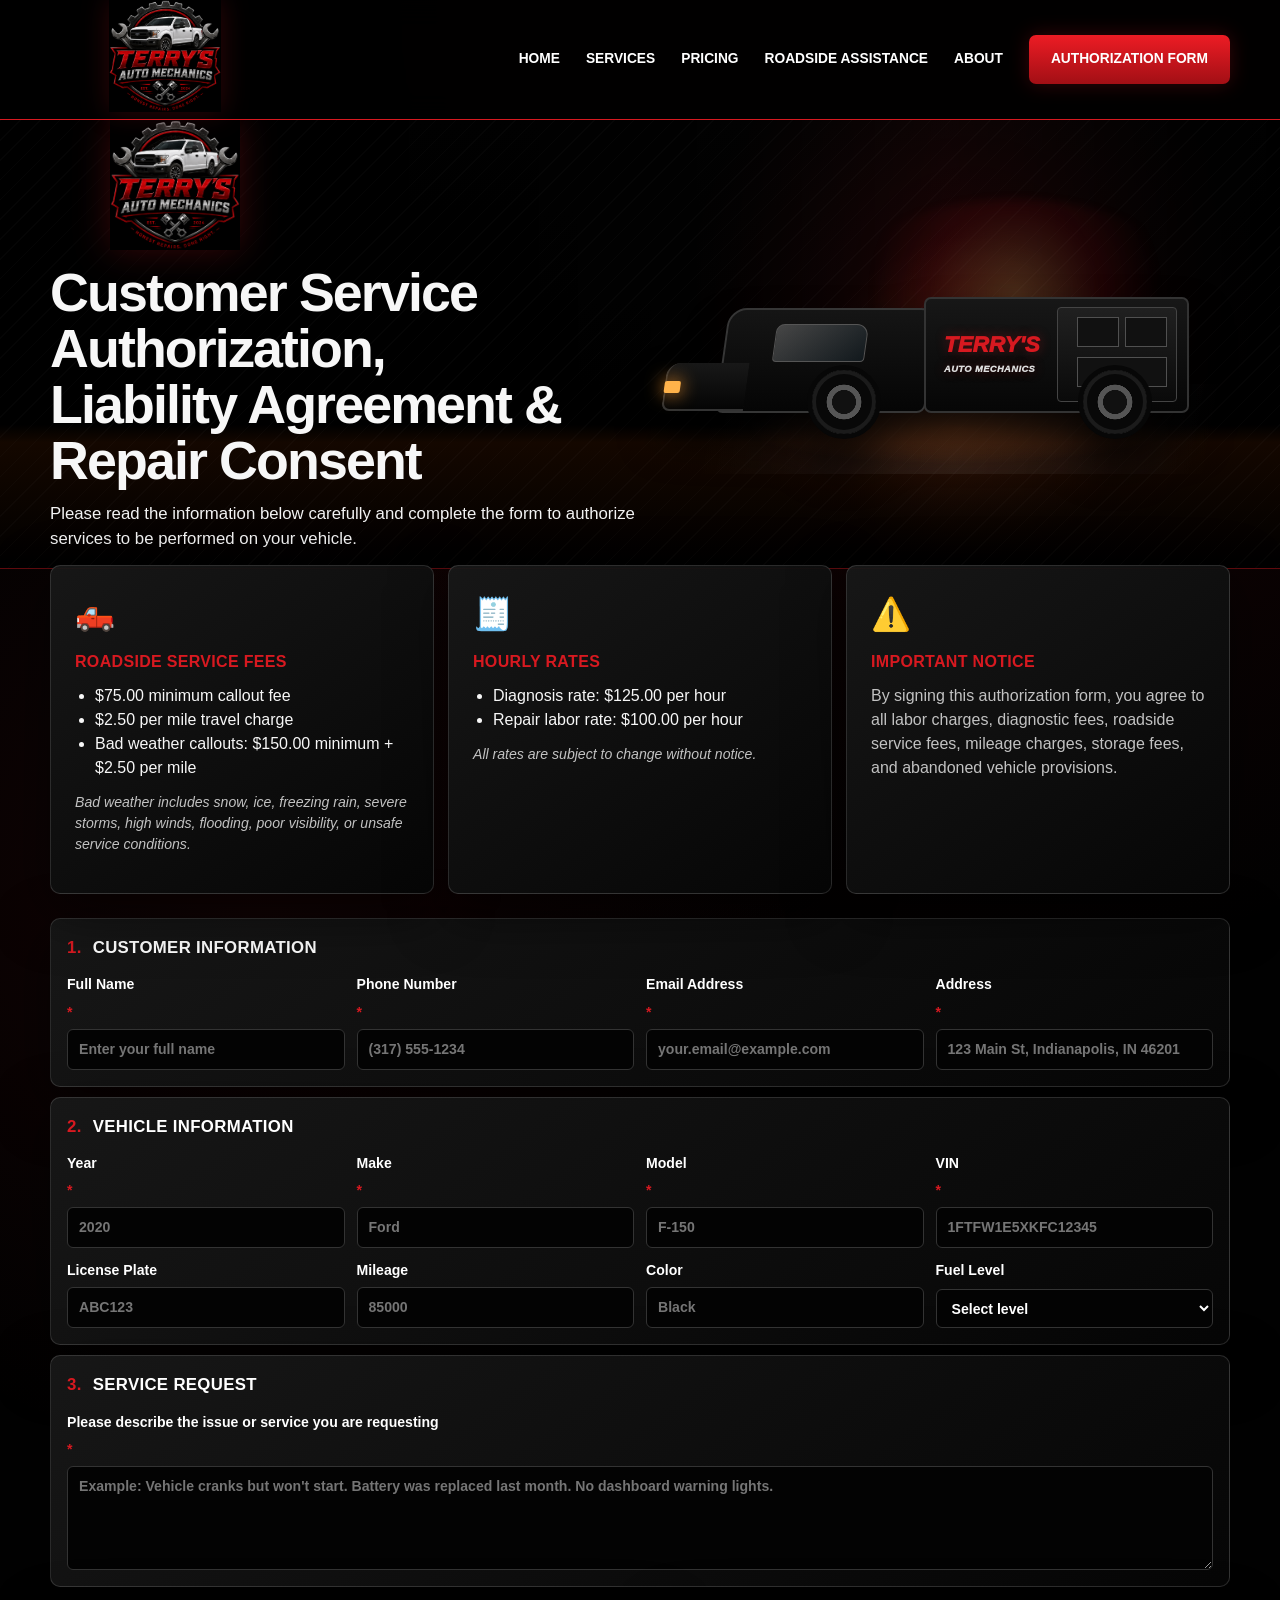
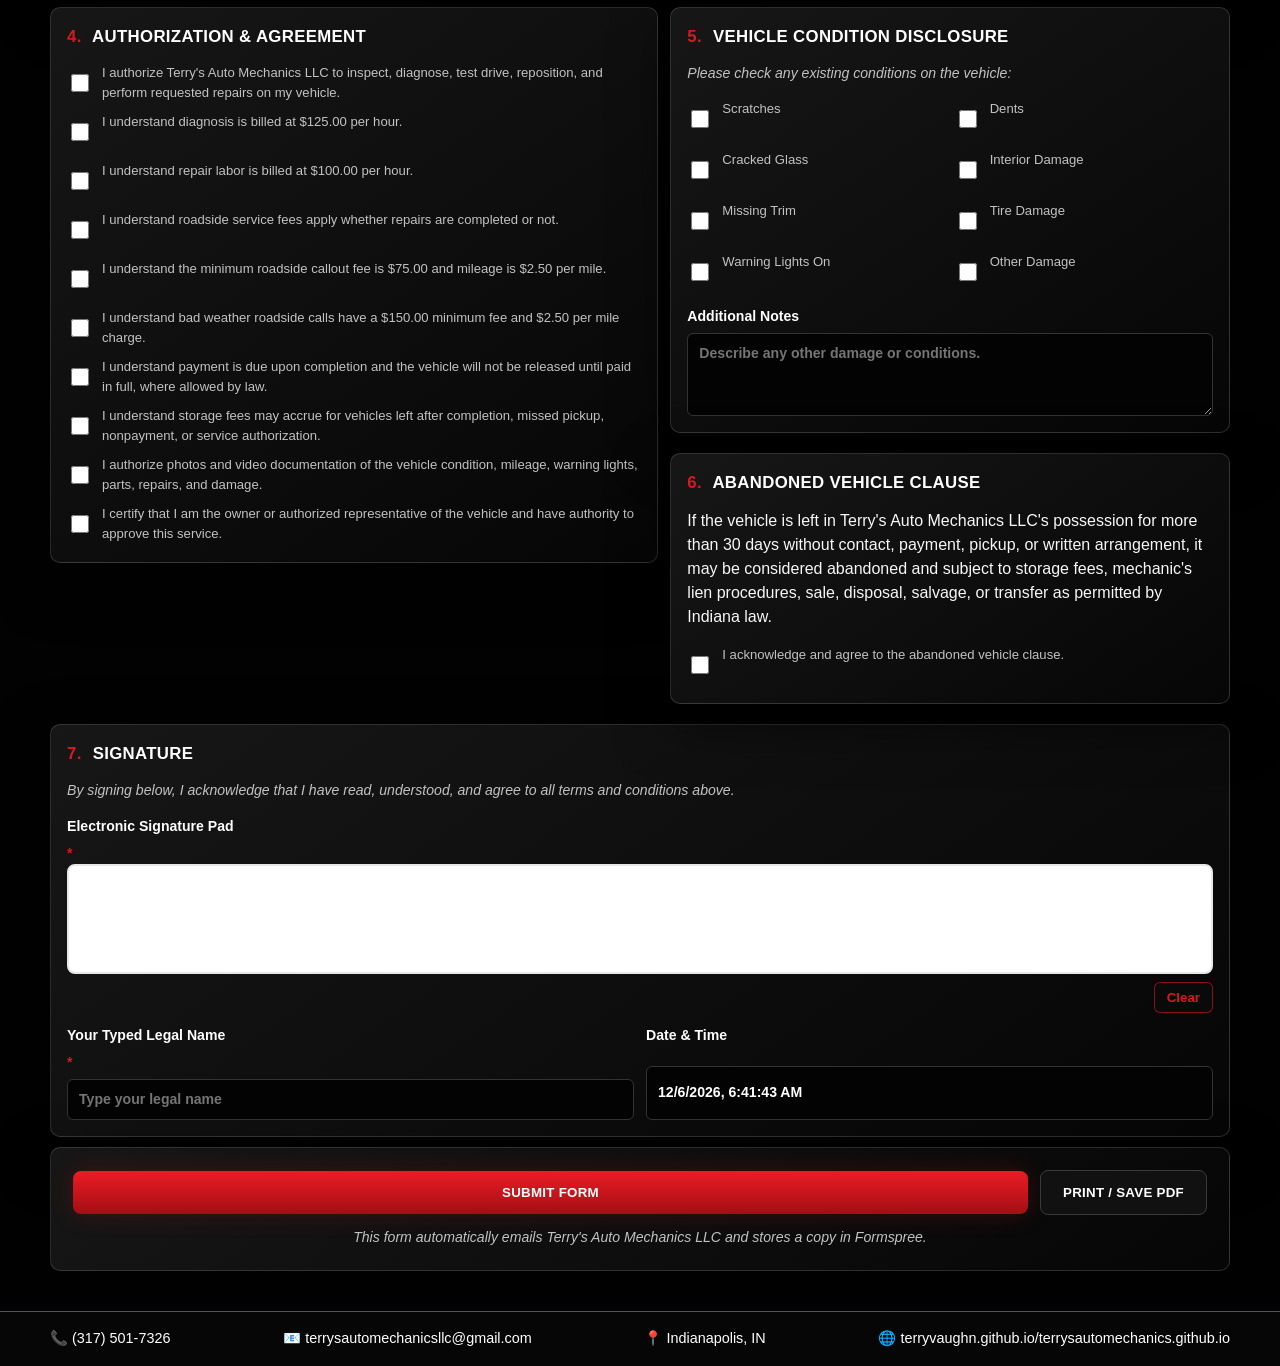
==== commit 269a85ab: "Add files via upload" ====
--- a/authorization.html
+++ b/authorization.html
@@ -6,35 +6,92 @@
   <title>Repair Authorization | Terry's Auto Mechanics LLC</title>
   <link rel="stylesheet" href="style.css" />
 </head>
-<body>
-  <header class="site-header compact-header">
+<body class="auth-page">
+  <header class="site-header auth-nav">
     <div class="container header-inner">
-      <a class="brand" href="index.html"><img src="logo.png" alt="Terry's Auto Mechanics LLC" class="site-logo"></a>
+      <a class="brand" href="index.html">
+        <img src="logo.png" alt="Terry's Auto Mechanics LLC" class="site-logo">
+      </a>
+
       <nav class="nav">
         <a href="index.html">Home</a>
-        <a href="#fees">Fees</a>
-        <a href="#authorization">Agreement</a>
-        <a class="nav-button" href="tel:3175017326">Call Now</a>
+        <a href="index.html#services">Services</a>
+        <a href="#fees">Pricing</a>
+        <a href="#fees">Roadside Assistance</a>
+        <a href="index.html#contact">About</a>
+        <a class="nav-button" href="#authForm">Authorization Form</a>
       </nav>
     </div>
   </header>
 
-  <main>
-    <section class="auth-hero">
-      <div class="container auth-title">
-        <img src="logo.png" alt="Terry's Auto Mechanics LLC" class="auth-title-logo">
-        <div>
-          <p class="eyebrow">Customer Service Authorization</p>
-          <h1>Liability Agreement & Repair Consent</h1>
-          <p>Please read carefully and complete this form before service begins.</p>
+  <main class="auth-main">
+    <section class="authorization-hero">
+      <div class="container hero-stage">
+        <div class="hero-text-block">
+          <img src="logo.png" alt="Terry's Auto Mechanics LLC" class="hero-page-logo">
+          <h1>Customer Service Authorization,<br>Liability Agreement & Repair Consent</h1>
+          <p>
+            Please read the information below carefully and complete the form to authorize
+            services to be performed on your vehicle.
+          </p>
+        </div>
+
+        <div class="truck-scene" aria-hidden="true">
+          <div class="moon-glow"></div>
+          <div class="road-glow"></div>
+          <div class="truck-body">
+            <div class="truck-cab">
+              <div class="truck-window"></div>
+              <div class="truck-hood"></div>
+              <div class="truck-light"></div>
+            </div>
+            <div class="truck-bed">
+              <div class="truck-logo-mini">TERRY'S<br><span>AUTO MECHANICS</span></div>
+              <div class="service-box"></div>
+              <div class="service-door d1"></div>
+              <div class="service-door d2"></div>
+              <div class="service-door d3"></div>
+            </div>
+            <div class="wheel w1"></div>
+            <div class="wheel w2"></div>
+          </div>
         </div>
       </div>
     </section>
 
-    <section id="fees" class="container fee-banner">
-      <article class="fee-card"><div class="icon">🛻</div><h2>Roadside Fees</h2><ul><li>$75.00 minimum callout fee</li><li>$2.50 per mile</li><li>Bad weather: $150.00 minimum + $2.50 per mile</li></ul><p class="fine-print">Bad weather includes snow, ice, freezing rain, storms, high winds, flooding, poor visibility, or unsafe conditions.</p></article>
-      <article class="fee-card"><div class="icon">🧾</div><h2>Hourly Rates</h2><ul><li>Diagnosis: $125.00 per hour</li><li>Repair labor: $100.00 per hour</li></ul><p class="fine-print">All rates are subject to change without notice.</p></article>
-      <article class="fee-card important"><div class="icon">⚠️</div><h2>Important Notice</h2><p>By signing, you agree to applicable labor, diagnostic, roadside, mileage, storage, and abandoned vehicle provisions.</p></article>
+    <section id="fees" class="container fee-banner auth-fee-banner">
+      <article class="fee-card">
+        <div class="icon">🛻</div>
+        <h2>Roadside Service Fees</h2>
+        <ul>
+          <li>$75.00 minimum callout fee</li>
+          <li>$2.50 per mile travel charge</li>
+          <li>Bad weather callouts: $150.00 minimum + $2.50 per mile</li>
+        </ul>
+        <p class="fine-print">
+          Bad weather includes snow, ice, freezing rain, severe storms, high winds,
+          flooding, poor visibility, or unsafe service conditions.
+        </p>
+      </article>
+
+      <article class="fee-card">
+        <div class="icon">🧾</div>
+        <h2>Hourly Rates</h2>
+        <ul>
+          <li>Diagnosis rate: $125.00 per hour</li>
+          <li>Repair labor rate: $100.00 per hour</li>
+        </ul>
+        <p class="fine-print">All rates are subject to change without notice.</p>
+      </article>
+
+      <article class="fee-card important">
+        <div class="icon">⚠️</div>
+        <h2>Important Notice</h2>
+        <p>
+          By signing this authorization form, you agree to all labor charges, diagnostic fees,
+          roadside service fees, mileage charges, storage fees, and abandoned vehicle provisions.
+        </p>
+      </article>
     </section>
 
     <form id="authForm" class="container auth-form" action="https://formspree.io/f/mqeoodjj" method="POST">
@@ -43,44 +100,53 @@
       <input type="hidden" name="submission_date" id="submissionDate">
       <input type="text" name="_gotcha" style="display:none">
 
-      <section class="form-section">
+      <section class="form-section compact-section">
         <h2><span>1.</span> Customer Information</h2>
         <div class="grid four">
-          <label>Full Name <b>*</b><input name="customer_name" required placeholder="Full name"></label>
+          <label>Full Name <b>*</b><input name="customer_name" required placeholder="Enter your full name"></label>
           <label>Phone Number <b>*</b><input name="phone" required placeholder="(317) 555-1234"></label>
-          <label>Email Address <b>*</b><input name="email" type="email" required placeholder="you@example.com"></label>
-          <label>Address <b>*</b><input name="address" required placeholder="123 Main St, Indianapolis, IN"></label>
-        </div>
-      </section>
-
-      <section class="form-section">
+          <label>Email Address <b>*</b><input name="email" type="email" required placeholder="your.email@example.com"></label>
+          <label>Address <b>*</b><input name="address" required placeholder="123 Main St, Indianapolis, IN 46201"></label>
+        </div>
+      </section>
+
+      <section class="form-section compact-section">
         <h2><span>2.</span> Vehicle Information</h2>
-        <div class="grid four">
+        <div class="grid four vehicle-grid">
           <label>Year <b>*</b><input name="year" required placeholder="2020"></label>
           <label>Make <b>*</b><input name="make" required placeholder="Ford"></label>
           <label>Model <b>*</b><input name="model" required placeholder="F-150"></label>
-          <label>VIN <b>*</b><input name="vin" required placeholder="VIN"></label>
-          <label>License Plate<input name="plate" placeholder="Plate"></label>
+          <label>VIN <b>*</b><input name="vin" required placeholder="1FTFW1E5XKFC12345"></label>
+          <label>License Plate<input name="plate" placeholder="ABC123"></label>
           <label>Mileage<input name="mileage" placeholder="85000"></label>
           <label>Color<input name="color" placeholder="Black"></label>
-          <label>Fuel Level<select name="fuel"><option value="">Select level</option><option>Empty</option><option>1/4</option><option>1/2</option><option>3/4</option><option>Full</option></select></label>
-        </div>
-      </section>
-
-      <section class="form-section">
+          <label>Fuel Level
+            <select name="fuel">
+              <option value="">Select level</option>
+              <option>Empty</option>
+              <option>1/4</option>
+              <option>1/2</option>
+              <option>3/4</option>
+              <option>Full</option>
+            </select>
+          </label>
+        </div>
+      </section>
+
+      <section class="form-section compact-section">
         <h2><span>3.</span> Service Request</h2>
         <label>Please describe the issue or service you are requesting <b>*</b>
-          <textarea name="service_request" rows="5" required placeholder="Example: Vehicle cranks but will not start."></textarea>
+          <textarea name="service_request" rows="4" required placeholder="Example: Vehicle cranks but won't start. Battery was replaced last month. No dashboard warning lights."></textarea>
         </label>
       </section>
 
       <section class="two-column">
-        <section id="authorization" class="form-section">
+        <section id="authorization" class="form-section compact-section">
           <h2><span>4.</span> Authorization & Agreement</h2>
           <div class="consent-list">
             <label><input type="checkbox" name="consent_inspect_repair" value="Agreed" required> I authorize Terry's Auto Mechanics LLC to inspect, diagnose, test drive, reposition, and perform requested repairs on my vehicle.</label>
-            <label><input type="checkbox" name="consent_diagnostic_rate" value="Agreed" required> I understand diagnosis is billed at $125.00 per hour unless otherwise agreed in writing.</label>
-            <label><input type="checkbox" name="consent_labor_rate" value="Agreed" required> I understand repair labor is billed at $100.00 per hour unless otherwise agreed in writing.</label>
+            <label><input type="checkbox" name="consent_diagnostic_rate" value="Agreed" required> I understand diagnosis is billed at $125.00 per hour.</label>
+            <label><input type="checkbox" name="consent_labor_rate" value="Agreed" required> I understand repair labor is billed at $100.00 per hour.</label>
             <label><input type="checkbox" name="consent_roadside_fees" value="Agreed" required> I understand roadside service fees apply whether repairs are completed or not.</label>
             <label><input type="checkbox" name="consent_callout_mileage" value="Agreed" required> I understand the minimum roadside callout fee is $75.00 and mileage is $2.50 per mile.</label>
             <label><input type="checkbox" name="consent_bad_weather" value="Agreed" required> I understand bad weather roadside calls have a $150.00 minimum fee and $2.50 per mile charge.</label>
@@ -92,8 +158,9 @@
         </section>
 
         <div class="right-stack">
-          <section class="form-section">
+          <section class="form-section compact-section">
             <h2><span>5.</span> Vehicle Condition Disclosure</h2>
+            <p class="fine-print">Please check any existing conditions on the vehicle:</p>
             <div class="checkbox-grid">
               <label><input type="checkbox" name="damage" value="Scratches"> Scratches</label>
               <label><input type="checkbox" name="damage" value="Dents"> Dents</label>
@@ -104,23 +171,35 @@
               <label><input type="checkbox" name="damage" value="Warning Lights On"> Warning Lights On</label>
               <label><input type="checkbox" name="damage" value="Other Damage"> Other Damage</label>
             </div>
-            <label>Additional notes<textarea name="damage_notes" rows="4" placeholder="Describe other damage or conditions."></textarea></label>
+            <label>Additional Notes
+              <textarea name="damage_notes" rows="3" placeholder="Describe any other damage or conditions."></textarea>
+            </label>
           </section>
 
-          <section class="form-section abandoned">
+          <section class="form-section compact-section abandoned">
             <h2><span>6.</span> Abandoned Vehicle Clause</h2>
-            <p>If the vehicle is left in Terry's Auto Mechanics LLC's possession for more than 30 days without contact, payment, pickup, or written arrangement, it may be considered abandoned and subject to storage fees, mechanic's lien procedures, sale, disposal, salvage, or transfer as permitted by Indiana law.</p>
+            <p>
+              If the vehicle is left in Terry's Auto Mechanics LLC's possession for more than 30 days
+              without contact, payment, pickup, or written arrangement, it may be considered abandoned
+              and subject to storage fees, mechanic's lien procedures, sale, disposal, salvage, or
+              transfer as permitted by Indiana law.
+            </p>
             <label><input type="checkbox" name="consent_abandoned_vehicle" value="Agreed" required> I acknowledge and agree to the abandoned vehicle clause.</label>
           </section>
         </div>
       </section>
 
-      <section class="form-section signature-section">
+      <section class="form-section compact-section signature-section">
         <h2><span>7.</span> Signature</h2>
-        <p class="fine-print">By signing below, I acknowledge that I have read, understood, and agree to all terms above.</p>
+        <p class="fine-print">By signing below, I acknowledge that I have read, understood, and agree to all terms and conditions above.</p>
+
         <label>Electronic Signature Pad <b>*</b></label>
         <canvas id="signaturePad" width="900" height="260"></canvas>
-        <div class="signature-controls"><button type="button" class="small-button" id="clearSig">Clear Signature</button></div>
+
+        <div class="signature-controls">
+          <button type="button" class="small-button" id="clearSig">Clear</button>
+        </div>
+
         <div class="grid two">
           <label>Your Typed Legal Name <b>*</b><input name="signature_name" required placeholder="Type your legal name"></label>
           <label>Date & Time<input name="date_time" id="dateTime" readonly></label>
@@ -128,15 +207,23 @@
       </section>
 
       <section class="submit-section">
-        <button type="submit" class="btn primary submit-btn">Submit Authorization</button>
-        <button type="button" class="btn secondary" id="printBtn">Print / Save as PDF</button>
+        <button type="submit" class="btn primary submit-btn">Submit Form</button>
+        <button type="button" class="btn secondary" id="printBtn">Print / Save PDF</button>
         <p id="status" class="status"></p>
-        <p class="fine-print center">This form will automatically email Terry's Auto Mechanics LLC and store a copy in Formspree.</p>
+        <p class="fine-print center">This form automatically emails Terry's Auto Mechanics LLC and stores a copy in Formspree.</p>
       </section>
     </form>
   </main>
 
-  <footer class="footer skinny-footer"><div class="container contact-row"><span>📞 (317) 501-7326</span><span>📧 terrysautomechanicsllc@gmail.com</span><span>📍 Indianapolis, IN</span></div></footer>
+  <footer class="footer skinny-footer">
+    <div class="container contact-row">
+      <span>📞 (317) 501-7326</span>
+      <span>📧 terrysautomechanicsllc@gmail.com</span>
+      <span>📍 Indianapolis, IN</span>
+      <span>🌐 terryvaughn.github.io/terrysautomechanics.github.io</span>
+    </div>
+  </footer>
+
   <script src="app.js"></script>
 </body>
 </html>
--- a/style.css
+++ b/style.css
@@ -1 +1,340 @@
 *{box-sizing:border-box}:root{--bg:#030303;--panel:rgba(20,20,20,.94);--line:#303030;--red:#d71920;--red2:#8f0d12;--text:#f7f7f7;--muted:#c2c2c2;--shadow:0 18px 50px rgba(0,0,0,.55)}html{scroll-behavior:smooth}body{margin:0;font-family:Arial,Helvetica,sans-serif;background:radial-gradient(circle at 80% 10%,rgba(215,25,32,.16),transparent 28%),linear-gradient(180deg,#000 0%,#070707 50%,#000 100%);color:var(--text);line-height:1.5}a{color:inherit}.container{width:min(1180px,calc(100% - 32px));margin:0 auto}.site-header{position:sticky;top:0;z-index:50;background:rgba(0,0,0,.9);border-bottom:1px solid var(--red);backdrop-filter:blur(14px)}.header-inner{min-height:96px;display:flex;align-items:center;justify-content:space-between;gap:24px}.brand{text-decoration:none}.site-logo{width:190px;max-height:92px;object-fit:contain;filter:drop-shadow(0 0 14px rgba(215,25,32,.22))}.nav{display:flex;align-items:center;gap:26px;font-size:.86rem;font-weight:800;text-transform:uppercase}.nav a{text-decoration:none;color:#fff}.nav a:hover{color:var(--red)}.nav-button{background:linear-gradient(180deg,#ed1c24,#a20f15);padding:14px 22px;border-radius:7px;box-shadow:0 0 20px rgba(215,25,32,.25)}.nav .nav-button:hover{color:#fff}.hero{overflow:hidden;border-bottom:1px solid #151515}.home-hero{min-height:520px;background:linear-gradient(90deg,rgba(0,0,0,.92),rgba(0,0,0,.72),rgba(0,0,0,.9)),radial-gradient(circle at 78% 45%,rgba(215,25,32,.28),transparent 28%),linear-gradient(135deg,#050505,#111,#050505)}.hero-grid{min-height:520px;display:grid;grid-template-columns:1.15fr .85fr;align-items:center;gap:42px}.eyebrow{color:var(--red);text-transform:uppercase;font-weight:900;letter-spacing:.08em;margin:0 0 10px}h1,h2,h3,p{margin-top:0}h1{font-size:clamp(2.25rem,5vw,4.5rem);line-height:.95;letter-spacing:-.04em;margin-bottom:18px;text-transform:uppercase}.hero-subtitle,.hero-text{color:var(--muted);font-size:1.08rem;max-width:650px}.button-row{display:flex;gap:14px;flex-wrap:wrap;margin-top:26px}.btn{border:0;border-radius:8px;cursor:pointer;display:inline-flex;align-items:center;justify-content:center;padding:14px 22px;text-decoration:none;text-transform:uppercase;font-weight:900;letter-spacing:.02em}.primary{color:#fff;background:linear-gradient(180deg,#ec1c24,#a30e14);box-shadow:0 0 24px rgba(215,25,32,.22)}.secondary{color:#fff;background:#111;border:1px solid #3a3a3a}.hero-card{background:linear-gradient(145deg,rgba(20,20,20,.95),rgba(5,5,5,.8));border:1px solid #333;border-radius:18px;padding:26px;text-align:center;box-shadow:var(--shadow)}.hero-logo{max-width:100%;max-height:320px;object-fit:contain}.section{padding:42px 0}.feature-grid,.pricing-grid,.fee-banner{display:grid;gap:14px}.feature-grid{grid-template-columns:repeat(4,1fr)}.pricing-grid,.fee-banner{grid-template-columns:repeat(3,1fr)}.feature-card,.pricing-card,.fee-card,.contact-card,.authorization-strip,.form-section,.submit-section{background:linear-gradient(145deg,rgba(25,25,25,.96),rgba(8,8,8,.96));border:1px solid #2d2d2d;border-radius:10px;box-shadow:var(--shadow)}.feature-card,.pricing-card,.fee-card{padding:24px}.feature-card h2,.pricing-card h2,.fee-card h2{font-size:1rem;text-transform:uppercase;margin-bottom:10px}.feature-card p,.pricing-card p,.fee-card p,.contact-card p,.authorization-strip p{color:var(--muted)}.icon{color:var(--red);font-size:2rem;margin-bottom:12px}.authorization-strip{display:flex;align-items:center;justify-content:space-between;gap:22px;padding:24px}.pricing-card h2,.fee-card h2{color:var(--red)}.pricing-card ul,.fee-card ul{margin:0;padding-left:20px}.fine-print{color:var(--muted);font-size:.88rem;font-style:italic;margin-top:12px}.important{border-color:rgba(215,25,32,.6);background:linear-gradient(145deg,rgba(45,10,10,.95),rgba(10,10,10,.96))}.contact-card{display:grid;grid-template-columns:1.2fr 1fr 1fr;gap:26px;padding:26px;margin-bottom:42px}.contact-card>div{border-right:1px solid rgba(215,25,32,.5);padding-right:20px}.contact-card>div:last-child{border-right:none}.footer{background:linear-gradient(90deg,#6e080b,#d71920,#6e080b);padding:16px 0;color:#fff}.footer-inner,.contact-row{display:flex;align-items:center;justify-content:space-between;gap:16px;flex-wrap:wrap;font-size:.9rem}.compact-header .header-inner{min-height:76px}.compact-header .site-logo{width:145px;max-height:72px}.auth-hero{padding:28px 0;background:radial-gradient(circle at 75% 40%,rgba(215,25,32,.2),transparent 30%),linear-gradient(180deg,#050505,#000);border-bottom:1px solid #171717}.auth-title{display:grid;grid-template-columns:210px 1fr;align-items:center;gap:26px}.auth-title-logo{max-width:210px;max-height:160px;object-fit:contain}.auth-title h1{font-size:clamp(1.7rem,3vw,3.15rem);margin-bottom:8px}.auth-title p:not(.eyebrow){color:var(--muted);margin-bottom:0}.fee-banner{padding:24px 0 14px}.auth-form{padding-bottom:34px}.form-section{padding:20px;margin:12px 0}.form-section h2{font-size:1.05rem;text-transform:uppercase;margin-bottom:14px}.form-section h2 span{color:var(--red);margin-right:6px}.grid{display:grid;gap:12px}.grid.two{grid-template-columns:repeat(2,1fr)}.grid.four{grid-template-columns:repeat(4,1fr)}label{display:grid;gap:6px;color:#fff;font-size:.88rem;font-weight:800}label b{color:var(--red)}input,textarea,select{width:100%;color:#fff;background:#030303;border:1px solid #303030;border-radius:6px;padding:12px;font:inherit;outline:none}input:focus,textarea:focus,select:focus{border-color:var(--red);box-shadow:0 0 0 3px rgba(215,25,32,.15)}textarea{resize:vertical}.two-column{display:grid;grid-template-columns:1fr .92fr;gap:12px;align-items:start}.right-stack{display:grid}.consent-list,.checkbox-grid{display:grid;gap:9px}.checkbox-grid{grid-template-columns:repeat(2,1fr);margin-bottom:12px}.consent-list label,.checkbox-grid label,.abandoned label{display:grid;grid-template-columns:auto 1fr;align-items:start;gap:10px;color:var(--muted);font-size:.86rem;font-weight:500}input[type=checkbox]{width:18px;height:18px;accent-color:var(--red);margin-top:1px}.abandoned{border-color:rgba(215,25,32,.55)}#signaturePad{width:100%;height:190px;background:#fff;border:2px solid #e8e8e8;border-radius:8px;touch-action:none;display:block}.signature-controls{display:flex;justify-content:flex-end;margin:8px 0 12px}.small-button{color:var(--red);background:#0a0a0a;border:1px solid rgba(215,25,32,.6);border-radius:6px;cursor:pointer;padding:7px 12px;font-weight:800}.submit-section{padding:22px;display:grid;grid-template-columns:1fr auto;gap:12px;align-items:center}.submit-btn{width:100%}.status{display:none;grid-column:1/-1;margin:0;padding:12px;border-radius:8px;background:rgba(215,25,32,.18);border:1px solid rgba(215,25,32,.6);color:#fff}.status.show{display:block}.center{grid-column:1/-1;text-align:center;margin:0}.skinny-footer{background:#060606;border-top:1px solid var(--red)}@media(max-width:980px){.header-inner,.authorization-strip{flex-direction:column;align-items:flex-start}.nav{flex-wrap:wrap;gap:14px}.hero-grid,.auth-title,.two-column{grid-template-columns:1fr}.feature-grid,.pricing-grid,.fee-banner,.contact-card{grid-template-columns:1fr}.grid.four{grid-template-columns:repeat(2,1fr)}.auth-title-logo{max-width:170px}}@media(max-width:620px){.container{width:min(100% - 22px,1180px)}.site-logo{width:150px}.nav{font-size:.74rem}.nav-button{padding:10px 12px}.home-hero,.hero-grid{min-height:auto}.hero-grid{padding:42px 0}h1{font-size:2.2rem}.grid.two,.grid.four,.checkbox-grid,.submit-section{grid-template-columns:1fr}.contact-card>div{border-right:none;border-bottom:1px solid rgba(215,25,32,.5);padding-bottom:18px}.contact-card>div:last-child{border-bottom:none}}@media print{body{background:#fff;color:#000}.site-header,.auth-hero,.fee-banner,.footer,.submit-section .btn{display:none!important}.container{width:100%}.auth-form{padding:0}.form-section,.submit-section{box-shadow:none;background:#fff;color:#000;border:1px solid #999;page-break-inside:avoid}input,textarea,select{color:#000;background:#fff;border:1px solid #999}.consent-list label,.checkbox-grid label,.fine-print,.abandoned label{color:#000}#signaturePad{border:1px solid #777}}
+
+
+
+/* === Authorization page truck hero redesign === */
+.auth-page {
+  background:
+    radial-gradient(circle at 70% 0%, rgba(125, 10, 15, .22), transparent 32%),
+    radial-gradient(circle at 20% 30%, rgba(215, 25, 32, .08), transparent 25%),
+    #020202;
+}
+
+.auth-page .auth-nav {
+  background: rgba(0, 0, 0, .94);
+}
+
+.auth-page .site-logo {
+  width: 230px;
+  max-height: 112px;
+}
+
+.authorization-hero {
+  position: relative;
+  overflow: hidden;
+  min-height: 340px;
+  border-bottom: 1px solid rgba(215, 25, 32, .45);
+  background:
+    linear-gradient(90deg, rgba(0,0,0,.97) 0%, rgba(0,0,0,.88) 42%, rgba(0,0,0,.42) 74%, rgba(0,0,0,.92) 100%),
+    radial-gradient(circle at 76% 62%, rgba(255, 145, 50, .22), transparent 16%),
+    radial-gradient(circle at 76% 38%, rgba(215, 25, 32, .22), transparent 28%),
+    linear-gradient(180deg, #050505, #000);
+}
+
+.authorization-hero::before {
+  content: "";
+  position: absolute;
+  inset: 0;
+  background:
+    repeating-linear-gradient(135deg, rgba(255,255,255,.018), rgba(255,255,255,.018) 1px, transparent 1px, transparent 14px),
+    linear-gradient(180deg, transparent 68%, rgba(255, 90, 0, .08) 72%, rgba(0,0,0,.9) 100%);
+  pointer-events: none;
+}
+
+.hero-stage {
+  position: relative;
+  z-index: 2;
+  min-height: 340px;
+  display: grid;
+  grid-template-columns: 1fr 560px;
+  align-items: center;
+  gap: 32px;
+}
+
+.hero-page-logo {
+  width: 250px;
+  max-height: 130px;
+  object-fit: contain;
+  margin-bottom: 8px;
+  filter: drop-shadow(0 0 18px rgba(215,25,32,.25));
+}
+
+.hero-text-block h1 {
+  font-size: clamp(2rem, 4.2vw, 3.9rem);
+  line-height: 1.04;
+  text-transform: none;
+  letter-spacing: -0.035em;
+  margin-bottom: 12px;
+}
+
+.hero-text-block p {
+  color: #f3f3f3;
+  font-size: 1.05rem;
+  max-width: 650px;
+}
+
+.truck-scene {
+  position: relative;
+  height: 310px;
+  overflow: visible;
+}
+
+.moon-glow {
+  position: absolute;
+  right: 35px;
+  top: 10px;
+  width: 360px;
+  height: 190px;
+  border-radius: 50%;
+  background:
+    radial-gradient(circle, rgba(255,185,100,.20), rgba(215,25,32,.10) 42%, transparent 72%);
+  filter: blur(4px);
+}
+
+.road-glow {
+  position: absolute;
+  left: 20px;
+  right: 0;
+  bottom: 25px;
+  height: 90px;
+  background:
+    radial-gradient(ellipse at center, rgba(255,122,30,.25), transparent 55%),
+    linear-gradient(90deg, transparent, rgba(255,255,255,.08), transparent);
+  transform: skewX(-10deg);
+  opacity: .85;
+}
+
+.truck-body {
+  position: absolute;
+  right: 8px;
+  bottom: 48px;
+  width: 520px;
+  height: 175px;
+  filter: drop-shadow(0 26px 20px rgba(0,0,0,.75));
+}
+
+.truck-cab {
+  position: absolute;
+  left: 20px;
+  bottom: 38px;
+  width: 210px;
+  height: 105px;
+  background: linear-gradient(180deg, #151515, #050505);
+  border: 2px solid #363636;
+  border-radius: 18px 18px 8px 8px;
+  transform: skewX(-8deg);
+}
+
+.truck-window {
+  position: absolute;
+  left: 48px;
+  top: 14px;
+  width: 92px;
+  height: 38px;
+  background: linear-gradient(135deg, rgba(255,255,255,.22), rgba(20,30,36,.7));
+  border: 1px solid #555;
+  border-radius: 8px 12px 4px 4px;
+}
+
+.truck-hood {
+  position: absolute;
+  left: -56px;
+  bottom: 0;
+  width: 82px;
+  height: 48px;
+  background: linear-gradient(180deg, #181818, #050505);
+  border-left: 2px solid #333;
+  border-bottom: 2px solid #333;
+  border-radius: 14px 0 0 8px;
+}
+
+.truck-light {
+  position: absolute;
+  left: -56px;
+  bottom: 18px;
+  width: 16px;
+  height: 12px;
+  background: #ffb24a;
+  box-shadow: 0 0 18px #ff9b2e;
+  border-radius: 2px;
+}
+
+.truck-bed {
+  position: absolute;
+  left: 222px;
+  bottom: 38px;
+  width: 265px;
+  height: 116px;
+  background: linear-gradient(180deg, #171717, #060606);
+  border: 2px solid #333;
+  border-radius: 7px;
+}
+
+.service-box {
+  position: absolute;
+  right: 10px;
+  top: 8px;
+  width: 120px;
+  height: 95px;
+  border: 1px solid #444;
+  border-radius: 4px;
+  background: linear-gradient(180deg, #202020, #0a0a0a);
+}
+
+.service-door {
+  position: absolute;
+  top: 18px;
+  height: 30px;
+  border: 1px solid #505050;
+  background: #111;
+}
+
+.service-door.d1 { right: 20px; width: 42px; }
+.service-door.d2 { right: 68px; width: 42px; }
+.service-door.d3 { right: 20px; top: 58px; width: 90px; }
+
+.truck-logo-mini {
+  position: absolute;
+  left: 18px;
+  top: 36px;
+  color: var(--red);
+  font-size: 1.4rem;
+  line-height: .9;
+  font-weight: 1000;
+  font-style: italic;
+  text-shadow: 0 0 12px rgba(215,25,32,.35);
+}
+
+.truck-logo-mini span {
+  color: #ddd;
+  font-size: .58rem;
+  letter-spacing: .05em;
+}
+
+.wheel {
+  position: absolute;
+  bottom: 12px;
+  width: 74px;
+  height: 74px;
+  border-radius: 50%;
+  background:
+    radial-gradient(circle, #111 0 26%, #555 27% 38%, #080808 39% 70%, #333 71% 100%);
+  border: 5px solid #070707;
+  box-shadow: inset 0 0 0 4px #1b1b1b;
+}
+
+.wheel.w1 { left: 105px; }
+.wheel.w2 { right: 70px; }
+
+.auth-fee-banner {
+  margin-top: -28px;
+  position: relative;
+  z-index: 5;
+}
+
+.auth-page .fee-card,
+.auth-page .form-section,
+.auth-page .submit-section {
+  background: linear-gradient(145deg, rgba(24,24,24,.94), rgba(6,6,6,.97));
+  border: 1px solid rgba(255,255,255,.14);
+  box-shadow: 0 18px 55px rgba(0,0,0,.55);
+}
+
+.auth-page .form-section {
+  margin: 10px 0;
+  padding: 16px;
+}
+
+.auth-page .form-section h2,
+.auth-page .fee-card h2 {
+  color: #fff;
+  letter-spacing: .02em;
+}
+
+.auth-page .form-section h2 span,
+.auth-page .fee-card h2,
+.auth-page .icon {
+  color: var(--red);
+}
+
+.auth-page input,
+.auth-page textarea,
+.auth-page select {
+  background: #030303;
+  border-color: #333;
+  min-height: 38px;
+  padding: 9px 11px;
+}
+
+.auth-page textarea {
+  min-height: 78px;
+}
+
+.auth-page .consent-list {
+  gap: 7px;
+}
+
+.auth-page .consent-list label,
+.auth-page .checkbox-grid label,
+.auth-page .abandoned label {
+  font-size: .82rem;
+}
+
+.auth-page #signaturePad {
+  height: 110px;
+}
+
+.auth-page .submit-section {
+  grid-template-columns: 1fr auto;
+  margin-bottom: 6px;
+}
+
+@media (max-width: 1080px) {
+  .hero-stage {
+    grid-template-columns: 1fr;
+    padding-bottom: 22px;
+  }
+
+  .truck-scene {
+    height: 230px;
+  }
+
+  .truck-body {
+    right: auto;
+    left: 50%;
+    transform: translateX(-50%) scale(.82);
+    transform-origin: center bottom;
+  }
+}
+
+@media (max-width: 620px) {
+  .auth-page .site-logo {
+    width: 170px;
+  }
+
+  .hero-page-logo {
+    width: 190px;
+  }
+
+  .authorization-hero {
+    min-height: auto;
+  }
+
+  .hero-stage {
+    min-height: auto;
+    padding-top: 26px;
+  }
+
+  .truck-scene {
+    height: 170px;
+    overflow: hidden;
+  }
+
+  .truck-body {
+    transform: translateX(-50%) scale(.58);
+  }
+
+  .auth-page .submit-section {
+    grid-template-columns: 1fr;
+  }
+}
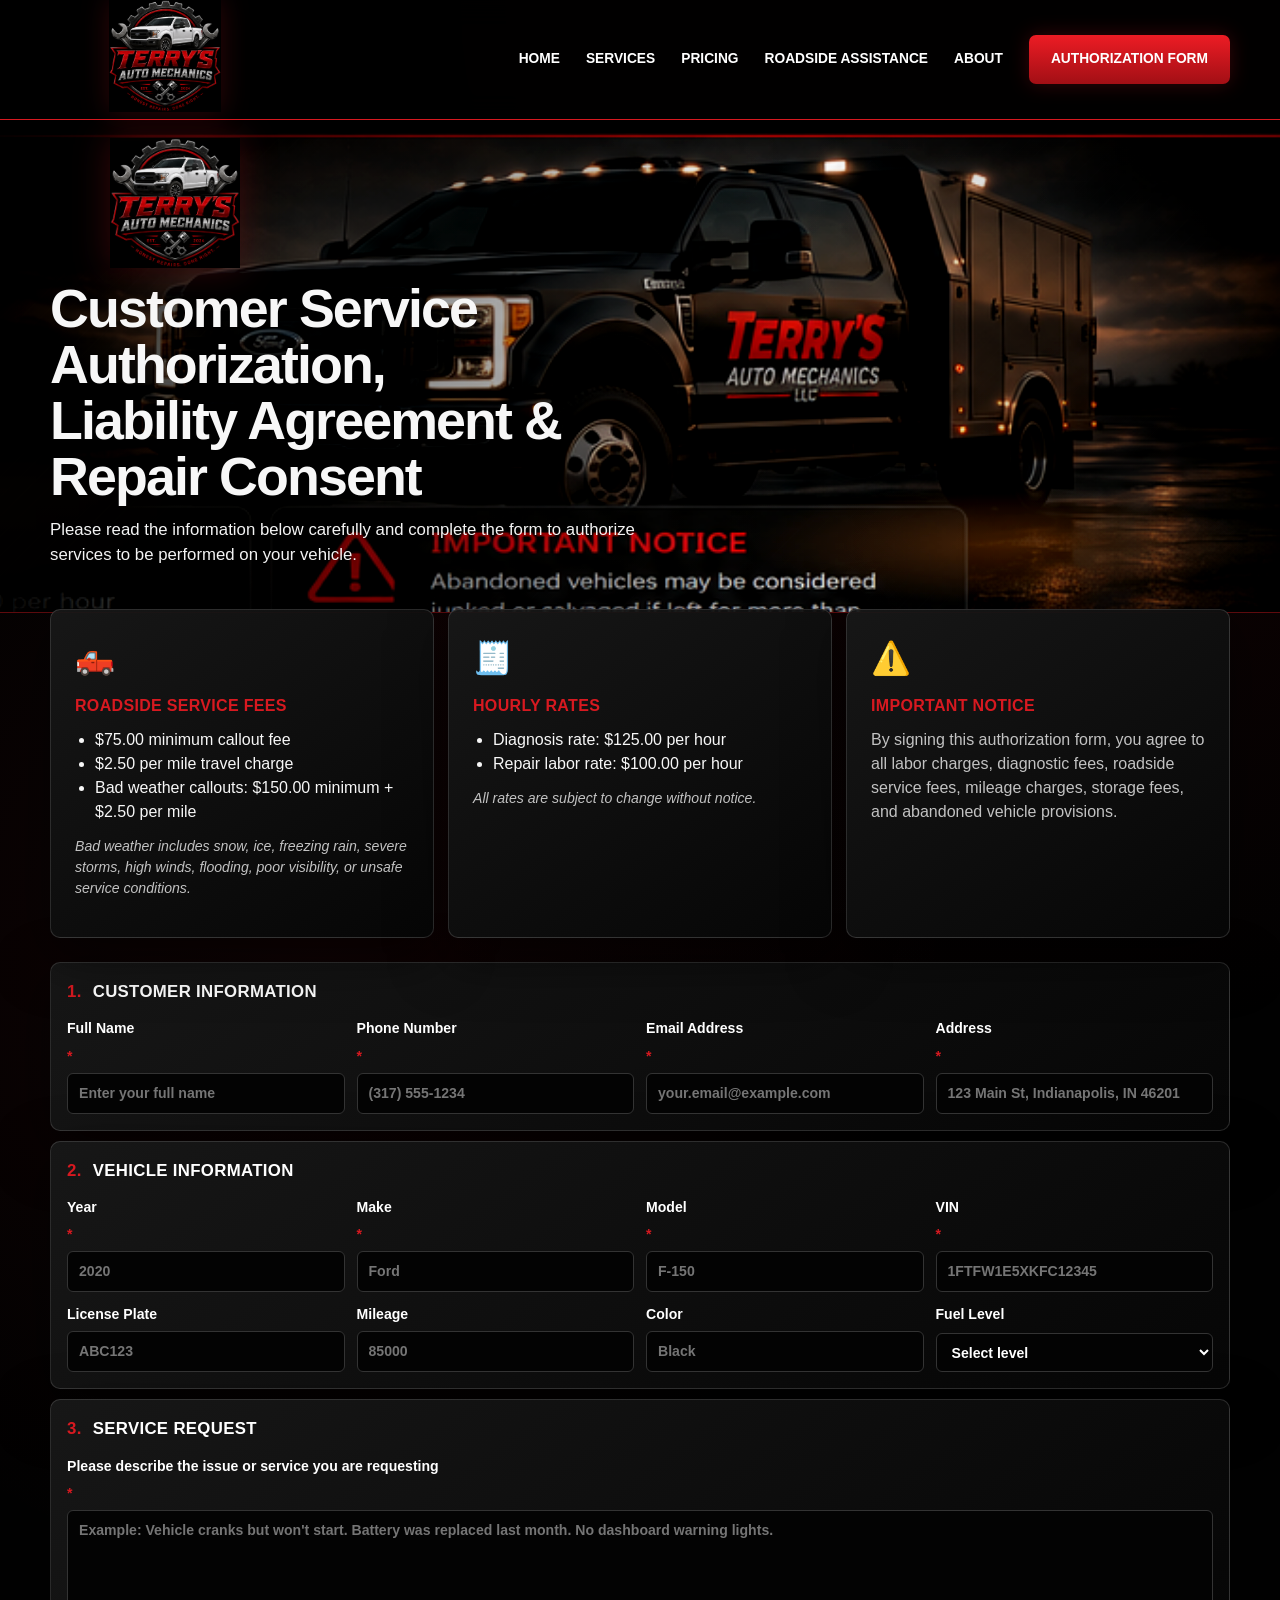
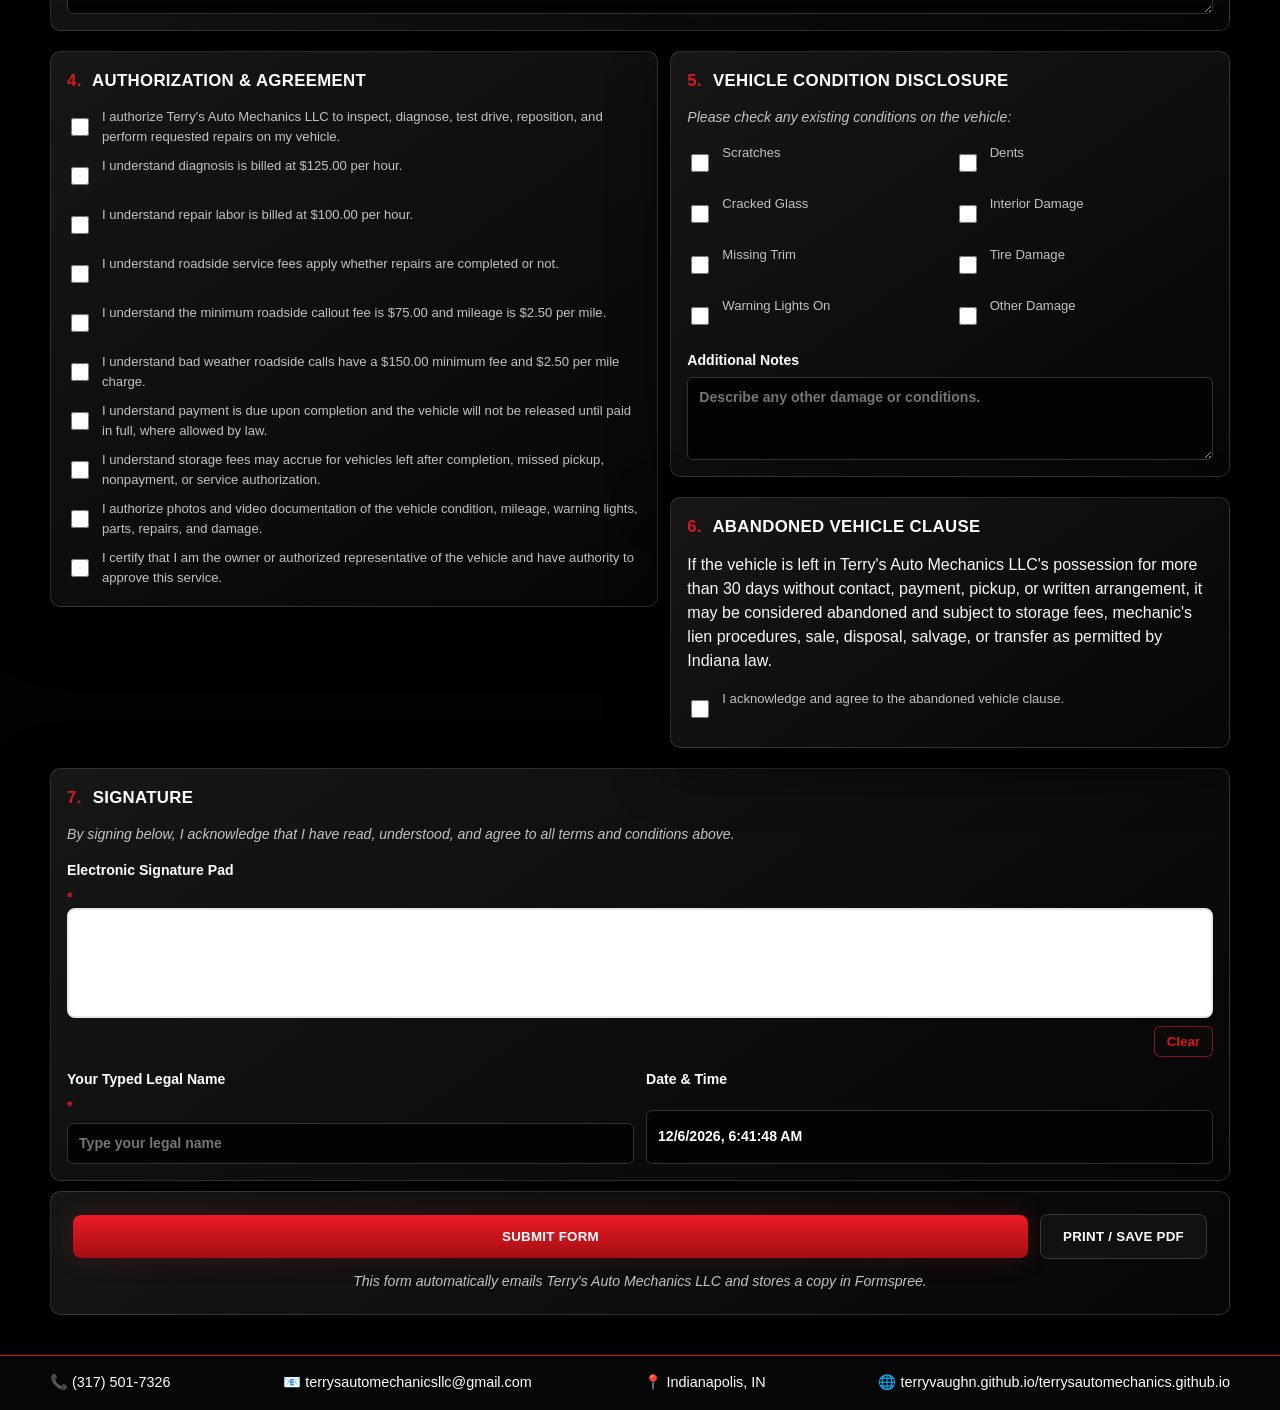
==== commit 1afc2895: "Add files via upload" ====
--- a/authorization.html
+++ b/authorization.html
@@ -6,7 +6,7 @@
   <title>Repair Authorization | Terry's Auto Mechanics LLC</title>
   <link rel="stylesheet" href="style.css" />
 </head>
-<body class="auth-page">
+<body class="auth-page generated-truck-page">
   <header class="site-header auth-nav">
     <div class="container header-inner">
       <a class="brand" href="index.html">
@@ -25,7 +25,8 @@
   </header>
 
   <main class="auth-main">
-    <section class="authorization-hero">
+    <section class="authorization-hero generated-truck-hero">
+      <div class="hero-truck-bg" aria-hidden="true"></div>
       <div class="container hero-stage">
         <div class="hero-text-block">
           <img src="logo.png" alt="Terry's Auto Mechanics LLC" class="hero-page-logo">
@@ -34,27 +35,6 @@
             Please read the information below carefully and complete the form to authorize
             services to be performed on your vehicle.
           </p>
-        </div>
-
-        <div class="truck-scene" aria-hidden="true">
-          <div class="moon-glow"></div>
-          <div class="road-glow"></div>
-          <div class="truck-body">
-            <div class="truck-cab">
-              <div class="truck-window"></div>
-              <div class="truck-hood"></div>
-              <div class="truck-light"></div>
-            </div>
-            <div class="truck-bed">
-              <div class="truck-logo-mini">TERRY'S<br><span>AUTO MECHANICS</span></div>
-              <div class="service-box"></div>
-              <div class="service-door d1"></div>
-              <div class="service-door d2"></div>
-              <div class="service-door d3"></div>
-            </div>
-            <div class="wheel w1"></div>
-            <div class="wheel w2"></div>
-          </div>
         </div>
       </div>
     </section>
--- a/style.css
+++ b/style.css
@@ -2,65 +2,91 @@
 
 
 
-/* === Authorization page truck hero redesign === */
-.auth-page {
+/* === Authorization generated-truck hero style === */
+.generated-truck-page {
   background:
-    radial-gradient(circle at 70% 0%, rgba(125, 10, 15, .22), transparent 32%),
-    radial-gradient(circle at 20% 30%, rgba(215, 25, 32, .08), transparent 25%),
+    radial-gradient(circle at 72% 0%, rgba(110, 8, 12, .22), transparent 34%),
+    radial-gradient(circle at 25% 32%, rgba(215, 25, 32, .07), transparent 28%),
     #020202;
 }
 
-.auth-page .auth-nav {
+.generated-truck-page .auth-nav {
   background: rgba(0, 0, 0, .94);
 }
 
-.auth-page .site-logo {
+.generated-truck-page .site-logo {
   width: 230px;
   max-height: 112px;
 }
 
-.authorization-hero {
+.generated-truck-hero {
   position: relative;
+  min-height: 350px;
   overflow: hidden;
-  min-height: 340px;
-  border-bottom: 1px solid rgba(215, 25, 32, .45);
+  border-bottom: 1px solid rgba(215,25,32,.45);
   background:
-    linear-gradient(90deg, rgba(0,0,0,.97) 0%, rgba(0,0,0,.88) 42%, rgba(0,0,0,.42) 74%, rgba(0,0,0,.92) 100%),
-    radial-gradient(circle at 76% 62%, rgba(255, 145, 50, .22), transparent 16%),
-    radial-gradient(circle at 76% 38%, rgba(215, 25, 32, .22), transparent 28%),
-    linear-gradient(180deg, #050505, #000);
-}
-
-.authorization-hero::before {
+    linear-gradient(90deg, rgba(0,0,0,.98) 0%, rgba(0,0,0,.86) 42%, rgba(0,0,0,.35) 75%, rgba(0,0,0,.9) 100%),
+    radial-gradient(circle at 77% 54%, rgba(255, 130, 30, .18), transparent 17%),
+    linear-gradient(180deg, #040404, #000);
+}
+
+.generated-truck-hero::before {
   content: "";
   position: absolute;
   inset: 0;
   background:
     repeating-linear-gradient(135deg, rgba(255,255,255,.018), rgba(255,255,255,.018) 1px, transparent 1px, transparent 14px),
-    linear-gradient(180deg, transparent 68%, rgba(255, 90, 0, .08) 72%, rgba(0,0,0,.9) 100%);
+    linear-gradient(180deg, transparent 67%, rgba(255, 118, 0, .08) 75%, rgba(0,0,0,.94) 100%);
   pointer-events: none;
+}
+
+.hero-truck-bg {
+  position: absolute;
+  inset: 0;
+  background-image:
+    linear-gradient(90deg, rgba(0,0,0,.78) 0%, rgba(0,0,0,.35) 38%, rgba(0,0,0,0) 62%, rgba(0,0,0,.34) 100%),
+    url("truck-hero.png");
+  background-repeat: no-repeat;
+  background-position: right top;
+  background-size: auto 100%;
+  opacity: .98;
+  filter: saturate(1.08) contrast(1.08);
+}
+
+.hero-truck-bg::after {
+  content: "";
+  position: absolute;
+  left: 56%;
+  right: 0;
+  bottom: 0;
+  height: 135px;
+  background: radial-gradient(ellipse at center, rgba(255, 128, 28, .25), transparent 62%);
+  mix-blend-mode: screen;
 }
 
 .hero-stage {
   position: relative;
   z-index: 2;
-  min-height: 340px;
-  display: grid;
-  grid-template-columns: 1fr 560px;
+  min-height: 350px;
+  display: flex;
   align-items: center;
-  gap: 32px;
+}
+
+.hero-text-block {
+  max-width: 680px;
+  padding: 18px 0 28px;
 }
 
 .hero-page-logo {
   width: 250px;
   max-height: 130px;
   object-fit: contain;
-  margin-bottom: 8px;
+  margin-bottom: 6px;
   filter: drop-shadow(0 0 18px rgba(215,25,32,.25));
 }
 
 .hero-text-block h1 {
-  font-size: clamp(2rem, 4.2vw, 3.9rem);
+  font-size: clamp(2rem, 4.2vw, 3.85rem);
   line-height: 1.04;
   text-transform: none;
   letter-spacing: -0.035em;
@@ -73,268 +99,105 @@
   max-width: 650px;
 }
 
-.truck-scene {
-  position: relative;
-  height: 310px;
-  overflow: visible;
-}
-
-.moon-glow {
-  position: absolute;
-  right: 35px;
-  top: 10px;
-  width: 360px;
-  height: 190px;
-  border-radius: 50%;
-  background:
-    radial-gradient(circle, rgba(255,185,100,.20), rgba(215,25,32,.10) 42%, transparent 72%);
-  filter: blur(4px);
-}
-
-.road-glow {
-  position: absolute;
-  left: 20px;
-  right: 0;
-  bottom: 25px;
-  height: 90px;
-  background:
-    radial-gradient(ellipse at center, rgba(255,122,30,.25), transparent 55%),
-    linear-gradient(90deg, transparent, rgba(255,255,255,.08), transparent);
-  transform: skewX(-10deg);
-  opacity: .85;
-}
-
-.truck-body {
-  position: absolute;
-  right: 8px;
-  bottom: 48px;
-  width: 520px;
-  height: 175px;
-  filter: drop-shadow(0 26px 20px rgba(0,0,0,.75));
-}
-
-.truck-cab {
-  position: absolute;
-  left: 20px;
-  bottom: 38px;
-  width: 210px;
-  height: 105px;
-  background: linear-gradient(180deg, #151515, #050505);
-  border: 2px solid #363636;
-  border-radius: 18px 18px 8px 8px;
-  transform: skewX(-8deg);
-}
-
-.truck-window {
-  position: absolute;
-  left: 48px;
-  top: 14px;
-  width: 92px;
-  height: 38px;
-  background: linear-gradient(135deg, rgba(255,255,255,.22), rgba(20,30,36,.7));
-  border: 1px solid #555;
-  border-radius: 8px 12px 4px 4px;
-}
-
-.truck-hood {
-  position: absolute;
-  left: -56px;
-  bottom: 0;
-  width: 82px;
-  height: 48px;
-  background: linear-gradient(180deg, #181818, #050505);
-  border-left: 2px solid #333;
-  border-bottom: 2px solid #333;
-  border-radius: 14px 0 0 8px;
-}
-
-.truck-light {
-  position: absolute;
-  left: -56px;
-  bottom: 18px;
-  width: 16px;
-  height: 12px;
-  background: #ffb24a;
-  box-shadow: 0 0 18px #ff9b2e;
-  border-radius: 2px;
-}
-
-.truck-bed {
-  position: absolute;
-  left: 222px;
-  bottom: 38px;
-  width: 265px;
-  height: 116px;
-  background: linear-gradient(180deg, #171717, #060606);
-  border: 2px solid #333;
-  border-radius: 7px;
-}
-
-.service-box {
-  position: absolute;
-  right: 10px;
-  top: 8px;
-  width: 120px;
-  height: 95px;
-  border: 1px solid #444;
-  border-radius: 4px;
-  background: linear-gradient(180deg, #202020, #0a0a0a);
-}
-
-.service-door {
-  position: absolute;
-  top: 18px;
-  height: 30px;
-  border: 1px solid #505050;
-  background: #111;
-}
-
-.service-door.d1 { right: 20px; width: 42px; }
-.service-door.d2 { right: 68px; width: 42px; }
-.service-door.d3 { right: 20px; top: 58px; width: 90px; }
-
-.truck-logo-mini {
-  position: absolute;
-  left: 18px;
-  top: 36px;
-  color: var(--red);
-  font-size: 1.4rem;
-  line-height: .9;
-  font-weight: 1000;
-  font-style: italic;
-  text-shadow: 0 0 12px rgba(215,25,32,.35);
-}
-
-.truck-logo-mini span {
-  color: #ddd;
-  font-size: .58rem;
-  letter-spacing: .05em;
-}
-
-.wheel {
-  position: absolute;
-  bottom: 12px;
-  width: 74px;
-  height: 74px;
-  border-radius: 50%;
-  background:
-    radial-gradient(circle, #111 0 26%, #555 27% 38%, #080808 39% 70%, #333 71% 100%);
-  border: 5px solid #070707;
-  box-shadow: inset 0 0 0 4px #1b1b1b;
-}
-
-.wheel.w1 { left: 105px; }
-.wheel.w2 { right: 70px; }
-
-.auth-fee-banner {
+.generated-truck-page .auth-fee-banner {
   margin-top: -28px;
   position: relative;
   z-index: 5;
 }
 
-.auth-page .fee-card,
-.auth-page .form-section,
-.auth-page .submit-section {
+.generated-truck-page .fee-card,
+.generated-truck-page .form-section,
+.generated-truck-page .submit-section {
   background: linear-gradient(145deg, rgba(24,24,24,.94), rgba(6,6,6,.97));
   border: 1px solid rgba(255,255,255,.14);
   box-shadow: 0 18px 55px rgba(0,0,0,.55);
 }
 
-.auth-page .form-section {
+.generated-truck-page .form-section {
   margin: 10px 0;
   padding: 16px;
 }
 
-.auth-page .form-section h2,
-.auth-page .fee-card h2 {
+.generated-truck-page .form-section h2,
+.generated-truck-page .fee-card h2 {
   color: #fff;
   letter-spacing: .02em;
 }
 
-.auth-page .form-section h2 span,
-.auth-page .fee-card h2,
-.auth-page .icon {
+.generated-truck-page .form-section h2 span,
+.generated-truck-page .fee-card h2,
+.generated-truck-page .icon {
   color: var(--red);
 }
 
-.auth-page input,
-.auth-page textarea,
-.auth-page select {
+.generated-truck-page input,
+.generated-truck-page textarea,
+.generated-truck-page select {
   background: #030303;
   border-color: #333;
   min-height: 38px;
   padding: 9px 11px;
 }
 
-.auth-page textarea {
+.generated-truck-page textarea {
   min-height: 78px;
 }
 
-.auth-page .consent-list {
+.generated-truck-page .consent-list {
   gap: 7px;
 }
 
-.auth-page .consent-list label,
-.auth-page .checkbox-grid label,
-.auth-page .abandoned label {
+.generated-truck-page .consent-list label,
+.generated-truck-page .checkbox-grid label,
+.generated-truck-page .abandoned label {
   font-size: .82rem;
 }
 
-.auth-page #signaturePad {
+.generated-truck-page #signaturePad {
   height: 110px;
 }
 
-.auth-page .submit-section {
+.generated-truck-page .submit-section {
   grid-template-columns: 1fr auto;
   margin-bottom: 6px;
 }
 
-@media (max-width: 1080px) {
-  .hero-stage {
-    grid-template-columns: 1fr;
-    padding-bottom: 22px;
-  }
-
-  .truck-scene {
-    height: 230px;
-  }
-
-  .truck-body {
-    right: auto;
-    left: 50%;
-    transform: translateX(-50%) scale(.82);
-    transform-origin: center bottom;
+@media (max-width: 980px) {
+  .generated-truck-page .site-logo {
+    width: 180px;
+  }
+
+  .hero-truck-bg {
+    opacity: .42;
+    background-position: right center;
+  }
+
+  .hero-text-block {
+    max-width: 100%;
   }
 }
 
 @media (max-width: 620px) {
-  .auth-page .site-logo {
-    width: 170px;
+  .generated-truck-page .site-logo {
+    width: 165px;
   }
 
   .hero-page-logo {
     width: 190px;
   }
 
-  .authorization-hero {
-    min-height: auto;
-  }
-
+  .generated-truck-hero,
   .hero-stage {
-    min-height: auto;
-    padding-top: 26px;
-  }
-
-  .truck-scene {
-    height: 170px;
-    overflow: hidden;
-  }
-
-  .truck-body {
-    transform: translateX(-50%) scale(.58);
-  }
-
-  .auth-page .submit-section {
+    min-height: 330px;
+  }
+
+  .hero-truck-bg {
+    opacity: .28;
+    background-size: auto 82%;
+    background-position: right bottom;
+  }
+
+  .generated-truck-page .submit-section {
     grid-template-columns: 1fr;
   }
 }
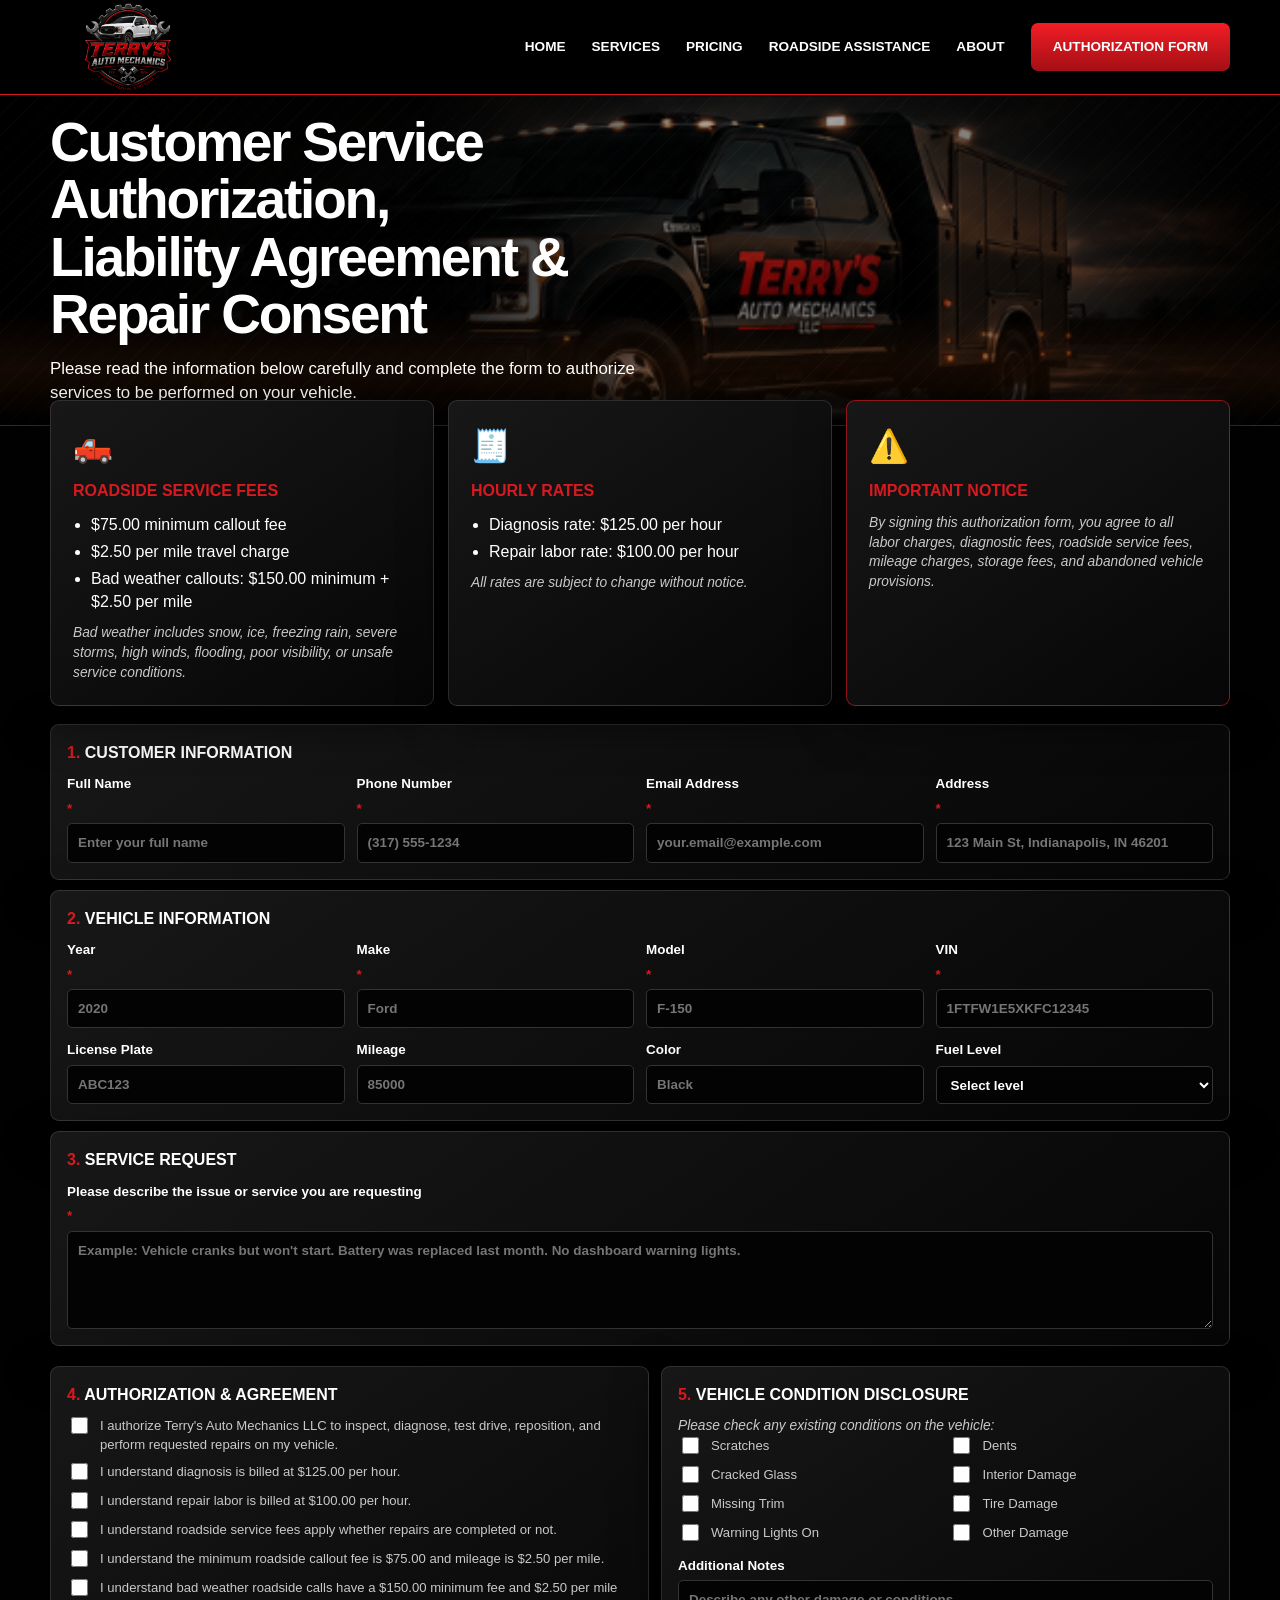
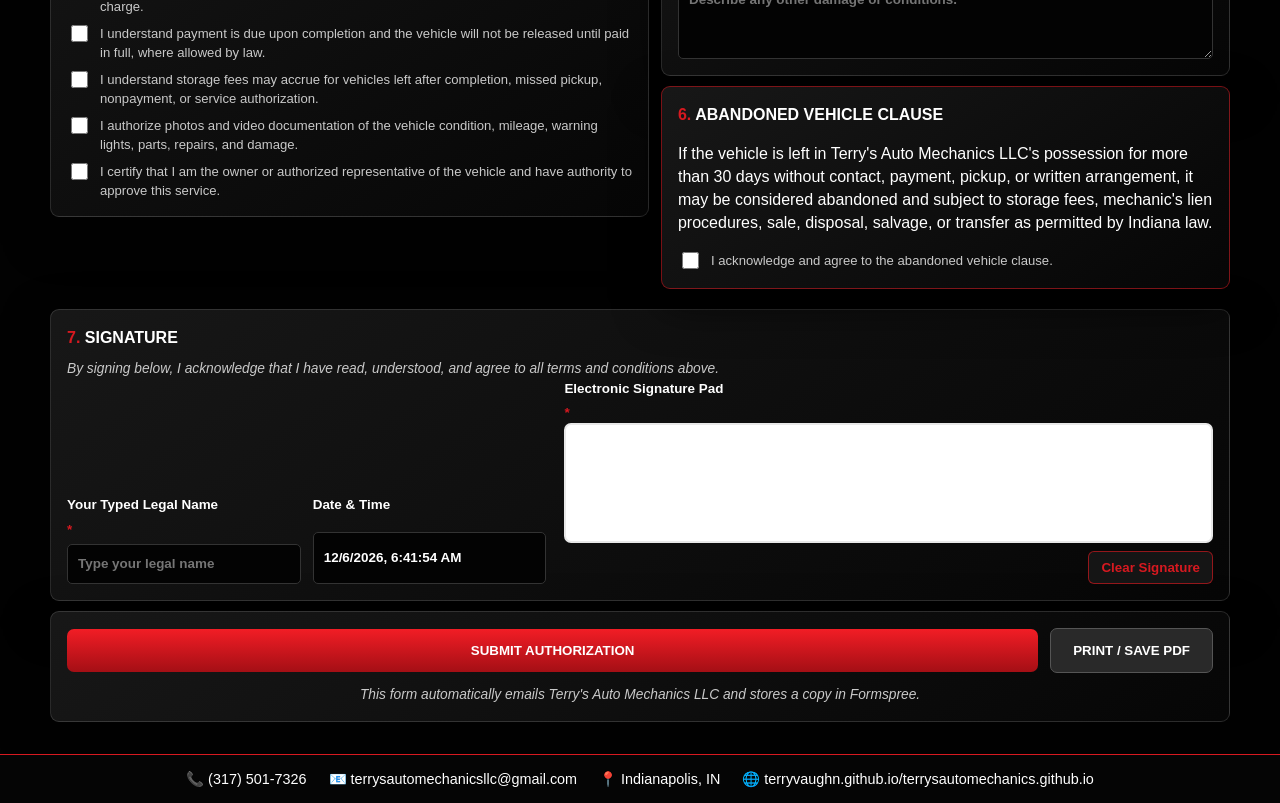
==== commit e8a355e4: "Add files via upload" ====
--- a/authorization.html
+++ b/authorization.html
@@ -6,40 +6,36 @@
   <title>Repair Authorization | Terry's Auto Mechanics LLC</title>
   <link rel="stylesheet" href="style.css" />
 </head>
-<body class="auth-page generated-truck-page">
-  <header class="site-header auth-nav">
-    <div class="container header-inner">
-      <a class="brand" href="index.html">
-        <img src="logo.png" alt="Terry's Auto Mechanics LLC" class="site-logo">
+<body>
+  <header class="top-nav">
+    <div class="wrap nav-inner">
+      <a href="index.html" class="logo-link">
+        <img src="logo.png" alt="Terry's Auto Mechanics LLC" class="logo">
       </a>
 
-      <nav class="nav">
+      <nav class="nav-links">
         <a href="index.html">Home</a>
         <a href="index.html#services">Services</a>
         <a href="#fees">Pricing</a>
         <a href="#fees">Roadside Assistance</a>
         <a href="index.html#contact">About</a>
-        <a class="nav-button" href="#authForm">Authorization Form</a>
+        <a href="#authForm" class="nav-btn">Authorization Form</a>
       </nav>
     </div>
   </header>
 
-  <main class="auth-main">
-    <section class="authorization-hero generated-truck-hero">
-      <div class="hero-truck-bg" aria-hidden="true"></div>
-      <div class="container hero-stage">
-        <div class="hero-text-block">
-          <img src="logo.png" alt="Terry's Auto Mechanics LLC" class="hero-page-logo">
+  <main>
+    <section class="hero">
+      <div class="truck-bg"></div>
+      <div class="wrap hero-content">
+        <div class="hero-text">
           <h1>Customer Service Authorization,<br>Liability Agreement & Repair Consent</h1>
-          <p>
-            Please read the information below carefully and complete the form to authorize
-            services to be performed on your vehicle.
-          </p>
+          <p>Please read the information below carefully and complete the form to authorize services to be performed on your vehicle.</p>
         </div>
       </div>
     </section>
 
-    <section id="fees" class="container fee-banner auth-fee-banner">
+    <section id="fees" class="wrap fee-grid">
       <article class="fee-card">
         <div class="icon">🛻</div>
         <h2>Roadside Service Fees</h2>
@@ -48,10 +44,7 @@
           <li>$2.50 per mile travel charge</li>
           <li>Bad weather callouts: $150.00 minimum + $2.50 per mile</li>
         </ul>
-        <p class="fine-print">
-          Bad weather includes snow, ice, freezing rain, severe storms, high winds,
-          flooding, poor visibility, or unsafe service conditions.
-        </p>
+        <p>Bad weather includes snow, ice, freezing rain, severe storms, high winds, flooding, poor visibility, or unsafe service conditions.</p>
       </article>
 
       <article class="fee-card">
@@ -61,26 +54,23 @@
           <li>Diagnosis rate: $125.00 per hour</li>
           <li>Repair labor rate: $100.00 per hour</li>
         </ul>
-        <p class="fine-print">All rates are subject to change without notice.</p>
+        <p>All rates are subject to change without notice.</p>
       </article>
 
       <article class="fee-card important">
         <div class="icon">⚠️</div>
         <h2>Important Notice</h2>
-        <p>
-          By signing this authorization form, you agree to all labor charges, diagnostic fees,
-          roadside service fees, mileage charges, storage fees, and abandoned vehicle provisions.
-        </p>
+        <p>By signing this authorization form, you agree to all labor charges, diagnostic fees, roadside service fees, mileage charges, storage fees, and abandoned vehicle provisions.</p>
       </article>
     </section>
 
-    <form id="authForm" class="container auth-form" action="https://formspree.io/f/mqeoodjj" method="POST">
+    <form id="authForm" class="wrap auth-form" action="https://formspree.io/f/mqeoodjj" method="POST">
       <input type="hidden" name="_subject" value="New Terry's Auto Mechanics Authorization Form">
       <input type="hidden" name="signature_image" id="signatureImage">
       <input type="hidden" name="submission_date" id="submissionDate">
       <input type="text" name="_gotcha" style="display:none">
 
-      <section class="form-section compact-section">
+      <section class="panel">
         <h2><span>1.</span> Customer Information</h2>
         <div class="grid four">
           <label>Full Name <b>*</b><input name="customer_name" required placeholder="Enter your full name"></label>
@@ -90,9 +80,9 @@
         </div>
       </section>
 
-      <section class="form-section compact-section">
+      <section class="panel">
         <h2><span>2.</span> Vehicle Information</h2>
-        <div class="grid four vehicle-grid">
+        <div class="grid four">
           <label>Year <b>*</b><input name="year" required placeholder="2020"></label>
           <label>Make <b>*</b><input name="make" required placeholder="Ford"></label>
           <label>Model <b>*</b><input name="model" required placeholder="F-150"></label>
@@ -113,15 +103,15 @@
         </div>
       </section>
 
-      <section class="form-section compact-section">
+      <section class="panel">
         <h2><span>3.</span> Service Request</h2>
         <label>Please describe the issue or service you are requesting <b>*</b>
           <textarea name="service_request" rows="4" required placeholder="Example: Vehicle cranks but won't start. Battery was replaced last month. No dashboard warning lights."></textarea>
         </label>
       </section>
 
-      <section class="two-column">
-        <section id="authorization" class="form-section compact-section">
+      <section class="two-col">
+        <section class="panel">
           <h2><span>4.</span> Authorization & Agreement</h2>
           <div class="consent-list">
             <label><input type="checkbox" name="consent_inspect_repair" value="Agreed" required> I authorize Terry's Auto Mechanics LLC to inspect, diagnose, test drive, reposition, and perform requested repairs on my vehicle.</label>
@@ -137,10 +127,10 @@
           </div>
         </section>
 
-        <div class="right-stack">
-          <section class="form-section compact-section">
+        <div>
+          <section class="panel">
             <h2><span>5.</span> Vehicle Condition Disclosure</h2>
-            <p class="fine-print">Please check any existing conditions on the vehicle:</p>
+            <p class="small">Please check any existing conditions on the vehicle:</p>
             <div class="checkbox-grid">
               <label><input type="checkbox" name="damage" value="Scratches"> Scratches</label>
               <label><input type="checkbox" name="damage" value="Dents"> Dents</label>
@@ -156,47 +146,45 @@
             </label>
           </section>
 
-          <section class="form-section compact-section abandoned">
+          <section class="panel abandoned">
             <h2><span>6.</span> Abandoned Vehicle Clause</h2>
-            <p>
-              If the vehicle is left in Terry's Auto Mechanics LLC's possession for more than 30 days
-              without contact, payment, pickup, or written arrangement, it may be considered abandoned
-              and subject to storage fees, mechanic's lien procedures, sale, disposal, salvage, or
-              transfer as permitted by Indiana law.
-            </p>
-            <label><input type="checkbox" name="consent_abandoned_vehicle" value="Agreed" required> I acknowledge and agree to the abandoned vehicle clause.</label>
+            <p>If the vehicle is left in Terry's Auto Mechanics LLC's possession for more than 30 days without contact, payment, pickup, or written arrangement, it may be considered abandoned and subject to storage fees, mechanic's lien procedures, sale, disposal, salvage, or transfer as permitted by Indiana law.</p>
+            <label class="check-line"><input type="checkbox" name="consent_abandoned_vehicle" value="Agreed" required> I acknowledge and agree to the abandoned vehicle clause.</label>
           </section>
         </div>
       </section>
 
-      <section class="form-section compact-section signature-section">
+      <section class="panel signature-panel">
         <h2><span>7.</span> Signature</h2>
-        <p class="fine-print">By signing below, I acknowledge that I have read, understood, and agree to all terms and conditions above.</p>
+        <p class="small">By signing below, I acknowledge that I have read, understood, and agree to all terms and conditions above.</p>
 
-        <label>Electronic Signature Pad <b>*</b></label>
-        <canvas id="signaturePad" width="900" height="260"></canvas>
+        <div class="signature-grid">
+          <div>
+            <div class="grid two">
+              <label>Your Typed Legal Name <b>*</b><input name="signature_name" required placeholder="Type your legal name"></label>
+              <label>Date & Time<input name="date_time" id="dateTime" readonly></label>
+            </div>
+          </div>
 
-        <div class="signature-controls">
-          <button type="button" class="small-button" id="clearSig">Clear</button>
-        </div>
-
-        <div class="grid two">
-          <label>Your Typed Legal Name <b>*</b><input name="signature_name" required placeholder="Type your legal name"></label>
-          <label>Date & Time<input name="date_time" id="dateTime" readonly></label>
+          <div>
+            <label>Electronic Signature Pad <b>*</b></label>
+            <canvas id="signaturePad" width="900" height="260"></canvas>
+            <button type="button" class="clear-btn" id="clearSig">Clear Signature</button>
+          </div>
         </div>
       </section>
 
-      <section class="submit-section">
-        <button type="submit" class="btn primary submit-btn">Submit Form</button>
-        <button type="button" class="btn secondary" id="printBtn">Print / Save PDF</button>
+      <section class="submit-bar">
+        <button type="submit" class="submit-btn">Submit Authorization</button>
+        <button type="button" class="print-btn" id="printBtn">Print / Save PDF</button>
         <p id="status" class="status"></p>
-        <p class="fine-print center">This form automatically emails Terry's Auto Mechanics LLC and stores a copy in Formspree.</p>
+        <p class="small center">This form automatically emails Terry's Auto Mechanics LLC and stores a copy in Formspree.</p>
       </section>
     </form>
   </main>
 
-  <footer class="footer skinny-footer">
-    <div class="container contact-row">
+  <footer class="bottom-footer">
+    <div class="wrap footer-row">
       <span>📞 (317) 501-7326</span>
       <span>📧 terrysautomechanicsllc@gmail.com</span>
       <span>📍 Indianapolis, IN</span>
--- a/style.css
+++ b/style.css
@@ -1,203 +1,71 @@
-*{box-sizing:border-box}:root{--bg:#030303;--panel:rgba(20,20,20,.94);--line:#303030;--red:#d71920;--red2:#8f0d12;--text:#f7f7f7;--muted:#c2c2c2;--shadow:0 18px 50px rgba(0,0,0,.55)}html{scroll-behavior:smooth}body{margin:0;font-family:Arial,Helvetica,sans-serif;background:radial-gradient(circle at 80% 10%,rgba(215,25,32,.16),transparent 28%),linear-gradient(180deg,#000 0%,#070707 50%,#000 100%);color:var(--text);line-height:1.5}a{color:inherit}.container{width:min(1180px,calc(100% - 32px));margin:0 auto}.site-header{position:sticky;top:0;z-index:50;background:rgba(0,0,0,.9);border-bottom:1px solid var(--red);backdrop-filter:blur(14px)}.header-inner{min-height:96px;display:flex;align-items:center;justify-content:space-between;gap:24px}.brand{text-decoration:none}.site-logo{width:190px;max-height:92px;object-fit:contain;filter:drop-shadow(0 0 14px rgba(215,25,32,.22))}.nav{display:flex;align-items:center;gap:26px;font-size:.86rem;font-weight:800;text-transform:uppercase}.nav a{text-decoration:none;color:#fff}.nav a:hover{color:var(--red)}.nav-button{background:linear-gradient(180deg,#ed1c24,#a20f15);padding:14px 22px;border-radius:7px;box-shadow:0 0 20px rgba(215,25,32,.25)}.nav .nav-button:hover{color:#fff}.hero{overflow:hidden;border-bottom:1px solid #151515}.home-hero{min-height:520px;background:linear-gradient(90deg,rgba(0,0,0,.92),rgba(0,0,0,.72),rgba(0,0,0,.9)),radial-gradient(circle at 78% 45%,rgba(215,25,32,.28),transparent 28%),linear-gradient(135deg,#050505,#111,#050505)}.hero-grid{min-height:520px;display:grid;grid-template-columns:1.15fr .85fr;align-items:center;gap:42px}.eyebrow{color:var(--red);text-transform:uppercase;font-weight:900;letter-spacing:.08em;margin:0 0 10px}h1,h2,h3,p{margin-top:0}h1{font-size:clamp(2.25rem,5vw,4.5rem);line-height:.95;letter-spacing:-.04em;margin-bottom:18px;text-transform:uppercase}.hero-subtitle,.hero-text{color:var(--muted);font-size:1.08rem;max-width:650px}.button-row{display:flex;gap:14px;flex-wrap:wrap;margin-top:26px}.btn{border:0;border-radius:8px;cursor:pointer;display:inline-flex;align-items:center;justify-content:center;padding:14px 22px;text-decoration:none;text-transform:uppercase;font-weight:900;letter-spacing:.02em}.primary{color:#fff;background:linear-gradient(180deg,#ec1c24,#a30e14);box-shadow:0 0 24px rgba(215,25,32,.22)}.secondary{color:#fff;background:#111;border:1px solid #3a3a3a}.hero-card{background:linear-gradient(145deg,rgba(20,20,20,.95),rgba(5,5,5,.8));border:1px solid #333;border-radius:18px;padding:26px;text-align:center;box-shadow:var(--shadow)}.hero-logo{max-width:100%;max-height:320px;object-fit:contain}.section{padding:42px 0}.feature-grid,.pricing-grid,.fee-banner{display:grid;gap:14px}.feature-grid{grid-template-columns:repeat(4,1fr)}.pricing-grid,.fee-banner{grid-template-columns:repeat(3,1fr)}.feature-card,.pricing-card,.fee-card,.contact-card,.authorization-strip,.form-section,.submit-section{background:linear-gradient(145deg,rgba(25,25,25,.96),rgba(8,8,8,.96));border:1px solid #2d2d2d;border-radius:10px;box-shadow:var(--shadow)}.feature-card,.pricing-card,.fee-card{padding:24px}.feature-card h2,.pricing-card h2,.fee-card h2{font-size:1rem;text-transform:uppercase;margin-bottom:10px}.feature-card p,.pricing-card p,.fee-card p,.contact-card p,.authorization-strip p{color:var(--muted)}.icon{color:var(--red);font-size:2rem;margin-bottom:12px}.authorization-strip{display:flex;align-items:center;justify-content:space-between;gap:22px;padding:24px}.pricing-card h2,.fee-card h2{color:var(--red)}.pricing-card ul,.fee-card ul{margin:0;padding-left:20px}.fine-print{color:var(--muted);font-size:.88rem;font-style:italic;margin-top:12px}.important{border-color:rgba(215,25,32,.6);background:linear-gradient(145deg,rgba(45,10,10,.95),rgba(10,10,10,.96))}.contact-card{display:grid;grid-template-columns:1.2fr 1fr 1fr;gap:26px;padding:26px;margin-bottom:42px}.contact-card>div{border-right:1px solid rgba(215,25,32,.5);padding-right:20px}.contact-card>div:last-child{border-right:none}.footer{background:linear-gradient(90deg,#6e080b,#d71920,#6e080b);padding:16px 0;color:#fff}.footer-inner,.contact-row{display:flex;align-items:center;justify-content:space-between;gap:16px;flex-wrap:wrap;font-size:.9rem}.compact-header .header-inner{min-height:76px}.compact-header .site-logo{width:145px;max-height:72px}.auth-hero{padding:28px 0;background:radial-gradient(circle at 75% 40%,rgba(215,25,32,.2),transparent 30%),linear-gradient(180deg,#050505,#000);border-bottom:1px solid #171717}.auth-title{display:grid;grid-template-columns:210px 1fr;align-items:center;gap:26px}.auth-title-logo{max-width:210px;max-height:160px;object-fit:contain}.auth-title h1{font-size:clamp(1.7rem,3vw,3.15rem);margin-bottom:8px}.auth-title p:not(.eyebrow){color:var(--muted);margin-bottom:0}.fee-banner{padding:24px 0 14px}.auth-form{padding-bottom:34px}.form-section{padding:20px;margin:12px 0}.form-section h2{font-size:1.05rem;text-transform:uppercase;margin-bottom:14px}.form-section h2 span{color:var(--red);margin-right:6px}.grid{display:grid;gap:12px}.grid.two{grid-template-columns:repeat(2,1fr)}.grid.four{grid-template-columns:repeat(4,1fr)}label{display:grid;gap:6px;color:#fff;font-size:.88rem;font-weight:800}label b{color:var(--red)}input,textarea,select{width:100%;color:#fff;background:#030303;border:1px solid #303030;border-radius:6px;padding:12px;font:inherit;outline:none}input:focus,textarea:focus,select:focus{border-color:var(--red);box-shadow:0 0 0 3px rgba(215,25,32,.15)}textarea{resize:vertical}.two-column{display:grid;grid-template-columns:1fr .92fr;gap:12px;align-items:start}.right-stack{display:grid}.consent-list,.checkbox-grid{display:grid;gap:9px}.checkbox-grid{grid-template-columns:repeat(2,1fr);margin-bottom:12px}.consent-list label,.checkbox-grid label,.abandoned label{display:grid;grid-template-columns:auto 1fr;align-items:start;gap:10px;color:var(--muted);font-size:.86rem;font-weight:500}input[type=checkbox]{width:18px;height:18px;accent-color:var(--red);margin-top:1px}.abandoned{border-color:rgba(215,25,32,.55)}#signaturePad{width:100%;height:190px;background:#fff;border:2px solid #e8e8e8;border-radius:8px;touch-action:none;display:block}.signature-controls{display:flex;justify-content:flex-end;margin:8px 0 12px}.small-button{color:var(--red);background:#0a0a0a;border:1px solid rgba(215,25,32,.6);border-radius:6px;cursor:pointer;padding:7px 12px;font-weight:800}.submit-section{padding:22px;display:grid;grid-template-columns:1fr auto;gap:12px;align-items:center}.submit-btn{width:100%}.status{display:none;grid-column:1/-1;margin:0;padding:12px;border-radius:8px;background:rgba(215,25,32,.18);border:1px solid rgba(215,25,32,.6);color:#fff}.status.show{display:block}.center{grid-column:1/-1;text-align:center;margin:0}.skinny-footer{background:#060606;border-top:1px solid var(--red)}@media(max-width:980px){.header-inner,.authorization-strip{flex-direction:column;align-items:flex-start}.nav{flex-wrap:wrap;gap:14px}.hero-grid,.auth-title,.two-column{grid-template-columns:1fr}.feature-grid,.pricing-grid,.fee-banner,.contact-card{grid-template-columns:1fr}.grid.four{grid-template-columns:repeat(2,1fr)}.auth-title-logo{max-width:170px}}@media(max-width:620px){.container{width:min(100% - 22px,1180px)}.site-logo{width:150px}.nav{font-size:.74rem}.nav-button{padding:10px 12px}.home-hero,.hero-grid{min-height:auto}.hero-grid{padding:42px 0}h1{font-size:2.2rem}.grid.two,.grid.four,.checkbox-grid,.submit-section{grid-template-columns:1fr}.contact-card>div{border-right:none;border-bottom:1px solid rgba(215,25,32,.5);padding-bottom:18px}.contact-card>div:last-child{border-bottom:none}}@media print{body{background:#fff;color:#000}.site-header,.auth-hero,.fee-banner,.footer,.submit-section .btn{display:none!important}.container{width:100%}.auth-form{padding:0}.form-section,.submit-section{box-shadow:none;background:#fff;color:#000;border:1px solid #999;page-break-inside:avoid}input,textarea,select{color:#000;background:#fff;border:1px solid #999}.consent-list label,.checkbox-grid label,.fine-print,.abandoned label{color:#000}#signaturePad{border:1px solid #777}}
+*{box-sizing:border-box}
+:root{--red:#d71920;--red2:#9b0f15;--bg:#030303;--panel:rgba(18,18,18,.96);--line:#303030;--text:#fff;--muted:#c9c9c9}
+body{margin:0;font-family:Arial,Helvetica,sans-serif;background:#020202;color:var(--text);line-height:1.45}
+a{color:inherit}
+.wrap{width:min(1180px,calc(100% - 32px));margin:0 auto}
+.top-nav{background:#000;border-bottom:1px solid var(--red);position:sticky;top:0;z-index:20}
+.nav-inner{height:94px;display:flex;align-items:center;justify-content:space-between;gap:24px}
+.logo{width:155px;max-height:88px;object-fit:contain;display:block}
+.nav-links{display:flex;align-items:center;gap:26px;text-transform:uppercase;font-weight:900;font-size:.85rem}
+.nav-links a{text-decoration:none}
+.nav-links a:hover{color:var(--red)}
+.nav-btn{background:linear-gradient(#f21d25,#a40f15);padding:14px 22px;border-radius:7px;color:#fff!important}
 
+.hero{position:relative;min-height:330px;overflow:hidden;border-bottom:1px solid rgba(215,25,32,.55);background:#000}
+.truck-bg{position:absolute;inset:0;background:
+  linear-gradient(90deg,#000 0%,rgba(0,0,0,.95) 33%,rgba(0,0,0,.28) 58%,rgba(0,0,0,.78) 100%),
+  url('truck-hero.png');
+  background-repeat:no-repeat;
+  background-position:right center;
+  background-size:auto 100%;
+}
+.hero:after{content:"";position:absolute;inset:0;background:
+  repeating-linear-gradient(135deg,rgba(255,255,255,.018),rgba(255,255,255,.018) 1px,transparent 1px,transparent 14px),
+  linear-gradient(180deg,transparent 65%,rgba(255,115,30,.08) 83%,rgba(0,0,0,.15) 100%);
+  pointer-events:none}
+.hero-content{position:relative;z-index:2;min-height:330px;display:flex;align-items:center}
+.hero-text{max-width:650px}
+.hero h1{font-size:clamp(2.15rem,4.3vw,4rem);line-height:1.04;margin:0 0 14px;letter-spacing:-.04em}
+.hero p{font-size:1.05rem;margin:0;color:#fff;max-width:620px}
 
-
-/* === Authorization generated-truck hero style === */
-.generated-truck-page {
-  background:
-    radial-gradient(circle at 72% 0%, rgba(110, 8, 12, .22), transparent 34%),
-    radial-gradient(circle at 25% 32%, rgba(215, 25, 32, .07), transparent 28%),
-    #020202;
-}
-
-.generated-truck-page .auth-nav {
-  background: rgba(0, 0, 0, .94);
-}
-
-.generated-truck-page .site-logo {
-  width: 230px;
-  max-height: 112px;
-}
-
-.generated-truck-hero {
-  position: relative;
-  min-height: 350px;
-  overflow: hidden;
-  border-bottom: 1px solid rgba(215,25,32,.45);
-  background:
-    linear-gradient(90deg, rgba(0,0,0,.98) 0%, rgba(0,0,0,.86) 42%, rgba(0,0,0,.35) 75%, rgba(0,0,0,.9) 100%),
-    radial-gradient(circle at 77% 54%, rgba(255, 130, 30, .18), transparent 17%),
-    linear-gradient(180deg, #040404, #000);
-}
-
-.generated-truck-hero::before {
-  content: "";
-  position: absolute;
-  inset: 0;
-  background:
-    repeating-linear-gradient(135deg, rgba(255,255,255,.018), rgba(255,255,255,.018) 1px, transparent 1px, transparent 14px),
-    linear-gradient(180deg, transparent 67%, rgba(255, 118, 0, .08) 75%, rgba(0,0,0,.94) 100%);
-  pointer-events: none;
-}
-
-.hero-truck-bg {
-  position: absolute;
-  inset: 0;
-  background-image:
-    linear-gradient(90deg, rgba(0,0,0,.78) 0%, rgba(0,0,0,.35) 38%, rgba(0,0,0,0) 62%, rgba(0,0,0,.34) 100%),
-    url("truck-hero.png");
-  background-repeat: no-repeat;
-  background-position: right top;
-  background-size: auto 100%;
-  opacity: .98;
-  filter: saturate(1.08) contrast(1.08);
-}
-
-.hero-truck-bg::after {
-  content: "";
-  position: absolute;
-  left: 56%;
-  right: 0;
-  bottom: 0;
-  height: 135px;
-  background: radial-gradient(ellipse at center, rgba(255, 128, 28, .25), transparent 62%);
-  mix-blend-mode: screen;
-}
-
-.hero-stage {
-  position: relative;
-  z-index: 2;
-  min-height: 350px;
-  display: flex;
-  align-items: center;
-}
-
-.hero-text-block {
-  max-width: 680px;
-  padding: 18px 0 28px;
-}
-
-.hero-page-logo {
-  width: 250px;
-  max-height: 130px;
-  object-fit: contain;
-  margin-bottom: 6px;
-  filter: drop-shadow(0 0 18px rgba(215,25,32,.25));
-}
-
-.hero-text-block h1 {
-  font-size: clamp(2rem, 4.2vw, 3.85rem);
-  line-height: 1.04;
-  text-transform: none;
-  letter-spacing: -0.035em;
-  margin-bottom: 12px;
-}
-
-.hero-text-block p {
-  color: #f3f3f3;
-  font-size: 1.05rem;
-  max-width: 650px;
-}
-
-.generated-truck-page .auth-fee-banner {
-  margin-top: -28px;
-  position: relative;
-  z-index: 5;
-}
-
-.generated-truck-page .fee-card,
-.generated-truck-page .form-section,
-.generated-truck-page .submit-section {
-  background: linear-gradient(145deg, rgba(24,24,24,.94), rgba(6,6,6,.97));
-  border: 1px solid rgba(255,255,255,.14);
-  box-shadow: 0 18px 55px rgba(0,0,0,.55);
-}
-
-.generated-truck-page .form-section {
-  margin: 10px 0;
-  padding: 16px;
-}
-
-.generated-truck-page .form-section h2,
-.generated-truck-page .fee-card h2 {
-  color: #fff;
-  letter-spacing: .02em;
-}
-
-.generated-truck-page .form-section h2 span,
-.generated-truck-page .fee-card h2,
-.generated-truck-page .icon {
-  color: var(--red);
-}
-
-.generated-truck-page input,
-.generated-truck-page textarea,
-.generated-truck-page select {
-  background: #030303;
-  border-color: #333;
-  min-height: 38px;
-  padding: 9px 11px;
-}
-
-.generated-truck-page textarea {
-  min-height: 78px;
-}
-
-.generated-truck-page .consent-list {
-  gap: 7px;
-}
-
-.generated-truck-page .consent-list label,
-.generated-truck-page .checkbox-grid label,
-.generated-truck-page .abandoned label {
-  font-size: .82rem;
-}
-
-.generated-truck-page #signaturePad {
-  height: 110px;
-}
-
-.generated-truck-page .submit-section {
-  grid-template-columns: 1fr auto;
-  margin-bottom: 6px;
-}
-
-@media (max-width: 980px) {
-  .generated-truck-page .site-logo {
-    width: 180px;
-  }
-
-  .hero-truck-bg {
-    opacity: .42;
-    background-position: right center;
-  }
-
-  .hero-text-block {
-    max-width: 100%;
-  }
-}
-
-@media (max-width: 620px) {
-  .generated-truck-page .site-logo {
-    width: 165px;
-  }
-
-  .hero-page-logo {
-    width: 190px;
-  }
-
-  .generated-truck-hero,
-  .hero-stage {
-    min-height: 330px;
-  }
-
-  .hero-truck-bg {
-    opacity: .28;
-    background-size: auto 82%;
-    background-position: right bottom;
-  }
-
-  .generated-truck-page .submit-section {
-    grid-template-columns: 1fr;
-  }
-}
+.fee-grid{display:grid;grid-template-columns:repeat(3,1fr);gap:14px;margin-top:-26px;position:relative;z-index:5}
+.fee-card,.panel,.submit-bar{background:linear-gradient(145deg,rgba(24,24,24,.97),rgba(6,6,6,.98));border:1px solid rgba(255,255,255,.14);border-radius:9px;box-shadow:0 16px 45px rgba(0,0,0,.6)}
+.fee-card{padding:22px}
+.icon{font-size:2rem;color:var(--red);margin-bottom:10px}
+.fee-card h2,.panel h2{font-size:1rem;text-transform:uppercase;margin:0 0 10px;color:#fff}
+.fee-card h2,.panel h2 span{color:var(--red)}
+.fee-card ul{margin:0;padding-left:18px}
+.fee-card li{margin:4px 0}
+.fee-card p,.small{color:var(--muted);font-size:.86rem;font-style:italic;margin:10px 0 0}
+.important{border-color:rgba(215,25,32,.65)}
+.auth-form{padding:8px 0 20px}
+.panel{padding:16px;margin:10px 0}
+.grid{display:grid;gap:12px}
+.grid.four{grid-template-columns:repeat(4,1fr)}
+.grid.two{grid-template-columns:repeat(2,1fr)}
+label{display:grid;gap:5px;font-size:.84rem;font-weight:800}
+b{color:var(--red)}
+input,textarea,select{width:100%;background:#030303;color:#fff;border:1px solid #333;border-radius:5px;padding:9px 10px;font:inherit;outline:none}
+input:focus,textarea:focus,select:focus{border-color:var(--red);box-shadow:0 0 0 3px rgba(215,25,32,.15)}
+textarea{resize:vertical}
+.two-col{display:grid;grid-template-columns:1fr .95fr;gap:12px;align-items:start}
+.consent-list,.checkbox-grid{display:grid;gap:8px}
+.checkbox-grid{grid-template-columns:repeat(2,1fr);margin-bottom:12px}
+.consent-list label,.checkbox-grid label,.check-line{display:grid;grid-template-columns:auto 1fr;align-items:start;gap:9px;font-weight:500;color:var(--muted);font-size:.82rem}
+input[type=checkbox]{width:17px;height:17px;accent-color:var(--red);margin-top:1px}
+.abandoned{border-color:rgba(215,25,32,.55)}
+.signature-grid{display:grid;grid-template-columns:.85fr 1.15fr;gap:18px;align-items:end}
+#signaturePad{width:100%;height:120px;background:#fff;border:2px solid #e8e8e8;border-radius:7px;display:block;touch-action:none}
+.clear-btn{margin-top:8px;float:right;background:#151515;border:1px solid rgba(215,25,32,.65);color:var(--red);border-radius:6px;padding:8px 12px;font-weight:900;cursor:pointer}
+.submit-bar{padding:16px;display:grid;grid-template-columns:1fr auto;gap:12px;align-items:center;margin-bottom:12px}
+.submit-btn,.print-btn{border:0;border-radius:7px;padding:14px 22px;text-transform:uppercase;font-weight:900;cursor:pointer;color:#fff}
+.submit-btn{background:linear-gradient(#f21d25,#a40f15)}
+.print-btn{background:#292929;border:1px solid #555}
+.status{display:none;grid-column:1/-1;margin:0;padding:12px;border:1px solid rgba(215,25,32,.6);border-radius:7px;background:rgba(215,25,32,.15)}
+.status.show{display:block}
+.center{grid-column:1/-1;text-align:center;margin:0}
+.bottom-footer{background:#050505;border-top:1px solid var(--red);padding:14px 0}
+.footer-row{display:flex;gap:22px;justify-content:center;flex-wrap:wrap;color:#fff;font-size:.9rem}
+@media(max-width:980px){.nav-inner{height:auto;padding:12px 0;align-items:flex-start;flex-direction:column}.nav-links{gap:14px;flex-wrap:wrap}.fee-grid,.two-col,.signature-grid{grid-template-columns:1fr}.grid.four{grid-template-columns:repeat(2,1fr)}.truck-bg{opacity:.62;background-position:right center}}
+@media(max-width:620px){.logo{width:135px}.hero{min-height:360px}.hero-content{min-height:360px}.truck-bg{opacity:.42;background-size:auto 78%;background-position:right bottom}.hero h1{font-size:2.25rem}.grid.four,.grid.two,.checkbox-grid,.submit-bar{grid-template-columns:1fr}.fee-grid{margin-top:14px}.nav-btn{padding:10px 12px}}
+@media print{.top-nav,.hero,.fee-grid,.bottom-footer,.submit-btn,.print-btn{display:none!important}body{background:#fff;color:#000}.wrap{width:100%}.panel,.submit-bar{box-shadow:none;background:#fff;color:#000;border:1px solid #999}.consent-list label,.checkbox-grid label,.check-line,.small{color:#000}input,textarea,select{color:#000;background:#fff;border:1px solid #999}}
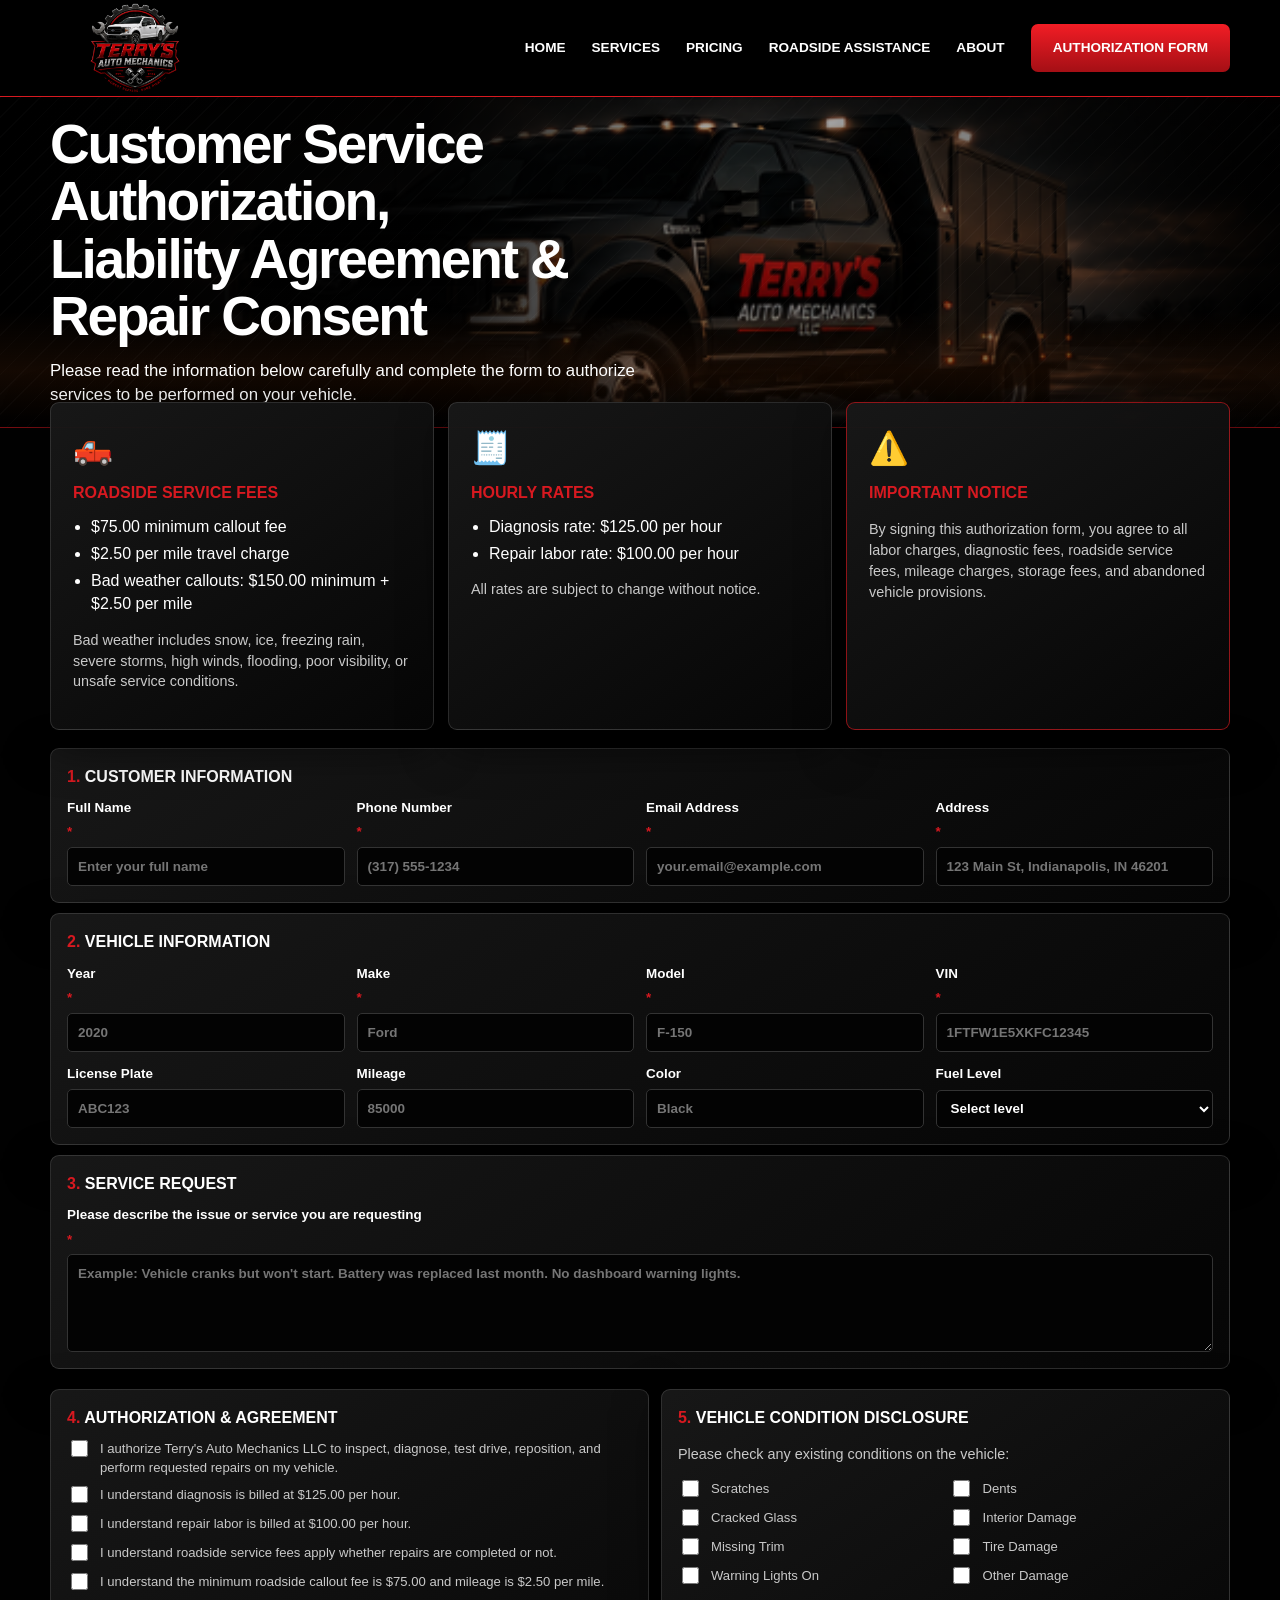
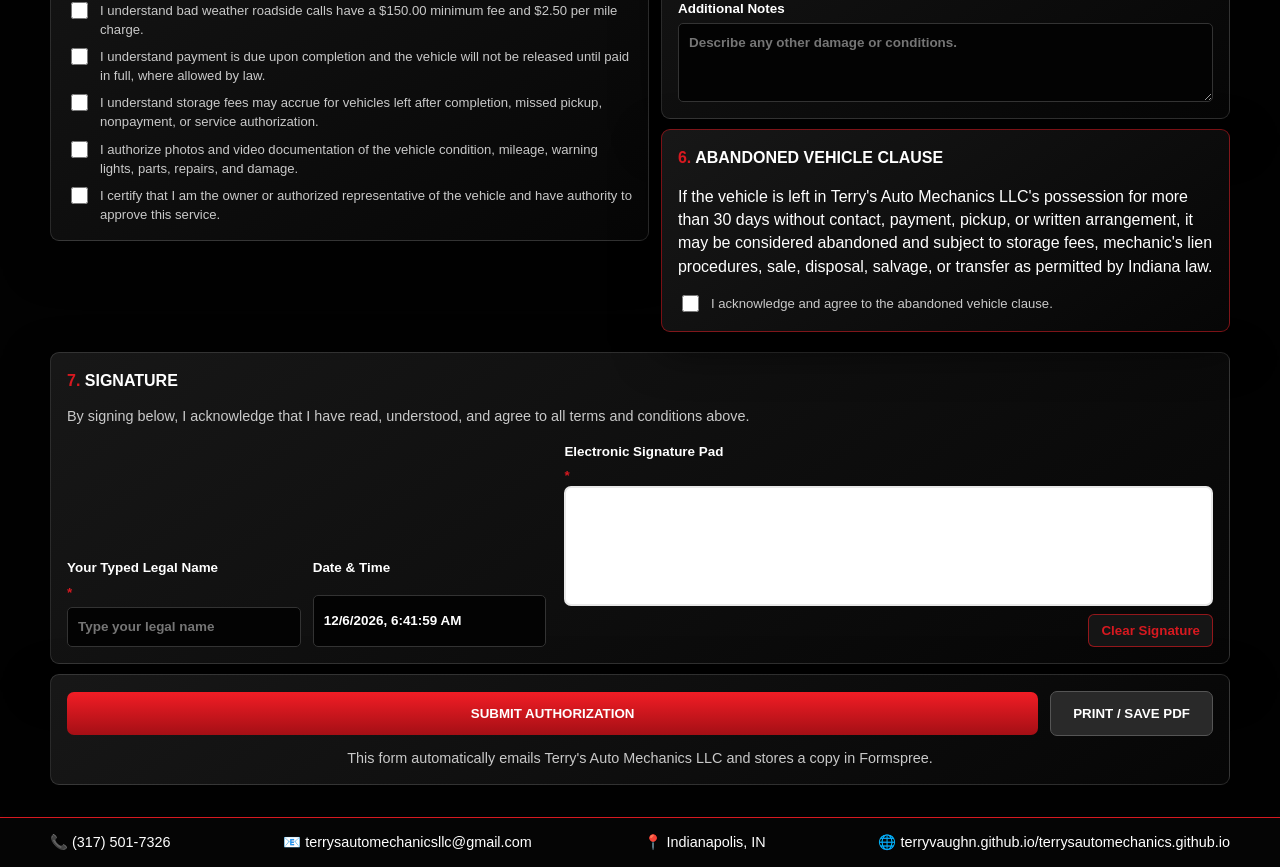
==== commit 3caa7088: "Add files via upload" ====
--- a/authorization.html
+++ b/authorization.html
@@ -1,197 +1,196 @@
 <!DOCTYPE html>
 <html lang="en">
 <head>
-  <meta charset="UTF-8" />
-  <meta name="viewport" content="width=device-width, initial-scale=1.0" />
+  <meta charset="UTF-8">
+  <meta name="viewport" content="width=device-width, initial-scale=1.0">
   <title>Repair Authorization | Terry's Auto Mechanics LLC</title>
-  <link rel="stylesheet" href="style.css" />
+  <link rel="stylesheet" href="style.css">
 </head>
 <body>
-  <header class="top-nav">
-    <div class="wrap nav-inner">
-      <a href="index.html" class="logo-link">
-        <img src="logo.png" alt="Terry's Auto Mechanics LLC" class="logo">
-      </a>
+<header class="top-nav">
+  <div class="wrap nav-inner">
+    <a href="index.html" class="logo-link">
+      <img src="logo.png" alt="Terry's Auto Mechanics LLC" class="nav-logo">
+    </a>
+    <nav class="nav-links">
+      <a href="index.html">Home</a>
+      <a href="index.html#services">Services</a>
+      <a href="#fees">Pricing</a>
+      <a href="#fees">Roadside Assistance</a>
+      <a href="index.html#contact">About</a>
+      <a href="#authForm" class="nav-btn">Authorization Form</a>
+    </nav>
+  </div>
+</header>
 
-      <nav class="nav-links">
-        <a href="index.html">Home</a>
-        <a href="index.html#services">Services</a>
-        <a href="#fees">Pricing</a>
-        <a href="#fees">Roadside Assistance</a>
-        <a href="index.html#contact">About</a>
-        <a href="#authForm" class="nav-btn">Authorization Form</a>
-      </nav>
+<main>
+  <section class="auth-hero">
+    <div class="truck-bg"></div>
+    <div class="wrap auth-hero-inner">
+      <div class="auth-title">
+        <h1>Customer Service Authorization,<br>Liability Agreement & Repair Consent</h1>
+        <p>Please read the information below carefully and complete the form to authorize services to be performed on your vehicle.</p>
+      </div>
     </div>
-  </header>
+  </section>
 
-  <main>
-    <section class="hero">
-      <div class="truck-bg"></div>
-      <div class="wrap hero-content">
-        <div class="hero-text">
-          <h1>Customer Service Authorization,<br>Liability Agreement & Repair Consent</h1>
-          <p>Please read the information below carefully and complete the form to authorize services to be performed on your vehicle.</p>
+  <section id="fees" class="wrap fee-grid">
+    <article class="fee-card">
+      <div class="icon">🛻</div>
+      <h2>Roadside Service Fees</h2>
+      <ul>
+        <li>$75.00 minimum callout fee</li>
+        <li>$2.50 per mile travel charge</li>
+        <li>Bad weather callouts: $150.00 minimum + $2.50 per mile</li>
+      </ul>
+      <p>Bad weather includes snow, ice, freezing rain, severe storms, high winds, flooding, poor visibility, or unsafe service conditions.</p>
+    </article>
+
+    <article class="fee-card">
+      <div class="icon">🧾</div>
+      <h2>Hourly Rates</h2>
+      <ul>
+        <li>Diagnosis rate: $125.00 per hour</li>
+        <li>Repair labor rate: $100.00 per hour</li>
+      </ul>
+      <p>All rates are subject to change without notice.</p>
+    </article>
+
+    <article class="fee-card important">
+      <div class="icon">⚠️</div>
+      <h2>Important Notice</h2>
+      <p>By signing this authorization form, you agree to all labor charges, diagnostic fees, roadside service fees, mileage charges, storage fees, and abandoned vehicle provisions.</p>
+    </article>
+  </section>
+
+  <form id="authForm" class="wrap auth-form" action="https://formspree.io/f/mqeoodjj" method="POST">
+    <input type="hidden" name="_subject" value="New Terry's Auto Mechanics Authorization Form">
+    <input type="hidden" name="signature_image" id="signatureImage">
+    <input type="hidden" name="submission_date" id="submissionDate">
+    <input type="text" name="_gotcha" style="display:none">
+
+    <section class="panel">
+      <h2><span>1.</span> Customer Information</h2>
+      <div class="grid four">
+        <label>Full Name <b>*</b><input name="customer_name" required placeholder="Enter your full name"></label>
+        <label>Phone Number <b>*</b><input name="phone" required placeholder="(317) 555-1234"></label>
+        <label>Email Address <b>*</b><input name="email" type="email" required placeholder="your.email@example.com"></label>
+        <label>Address <b>*</b><input name="address" required placeholder="123 Main St, Indianapolis, IN 46201"></label>
+      </div>
+    </section>
+
+    <section class="panel">
+      <h2><span>2.</span> Vehicle Information</h2>
+      <div class="grid four">
+        <label>Year <b>*</b><input name="year" required placeholder="2020"></label>
+        <label>Make <b>*</b><input name="make" required placeholder="Ford"></label>
+        <label>Model <b>*</b><input name="model" required placeholder="F-150"></label>
+        <label>VIN <b>*</b><input name="vin" required placeholder="1FTFW1E5XKFC12345"></label>
+        <label>License Plate<input name="plate" placeholder="ABC123"></label>
+        <label>Mileage<input name="mileage" placeholder="85000"></label>
+        <label>Color<input name="color" placeholder="Black"></label>
+        <label>Fuel Level
+          <select name="fuel">
+            <option value="">Select level</option>
+            <option>Empty</option>
+            <option>1/4</option>
+            <option>1/2</option>
+            <option>3/4</option>
+            <option>Full</option>
+          </select>
+        </label>
+      </div>
+    </section>
+
+    <section class="panel">
+      <h2><span>3.</span> Service Request</h2>
+      <label>Please describe the issue or service you are requesting <b>*</b>
+        <textarea name="service_request" rows="4" required placeholder="Example: Vehicle cranks but won't start. Battery was replaced last month. No dashboard warning lights."></textarea>
+      </label>
+    </section>
+
+    <section class="two-col">
+      <section class="panel">
+        <h2><span>4.</span> Authorization & Agreement</h2>
+        <div class="consent-list">
+          <label><input type="checkbox" name="consent_inspect_repair" value="Agreed" required> I authorize Terry's Auto Mechanics LLC to inspect, diagnose, test drive, reposition, and perform requested repairs on my vehicle.</label>
+          <label><input type="checkbox" name="consent_diagnostic_rate" value="Agreed" required> I understand diagnosis is billed at $125.00 per hour.</label>
+          <label><input type="checkbox" name="consent_labor_rate" value="Agreed" required> I understand repair labor is billed at $100.00 per hour.</label>
+          <label><input type="checkbox" name="consent_roadside_fees" value="Agreed" required> I understand roadside service fees apply whether repairs are completed or not.</label>
+          <label><input type="checkbox" name="consent_callout_mileage" value="Agreed" required> I understand the minimum roadside callout fee is $75.00 and mileage is $2.50 per mile.</label>
+          <label><input type="checkbox" name="consent_bad_weather" value="Agreed" required> I understand bad weather roadside calls have a $150.00 minimum fee and $2.50 per mile charge.</label>
+          <label><input type="checkbox" name="consent_payment_due" value="Agreed" required> I understand payment is due upon completion and the vehicle will not be released until paid in full, where allowed by law.</label>
+          <label><input type="checkbox" name="consent_storage" value="Agreed" required> I understand storage fees may accrue for vehicles left after completion, missed pickup, nonpayment, or service authorization.</label>
+          <label><input type="checkbox" name="consent_photos" value="Agreed" required> I authorize photos and video documentation of the vehicle condition, mileage, warning lights, parts, repairs, and damage.</label>
+          <label><input type="checkbox" name="consent_authority" value="Agreed" required> I certify that I am the owner or authorized representative of the vehicle and have authority to approve this service.</label>
+        </div>
+      </section>
+
+      <div>
+        <section class="panel">
+          <h2><span>5.</span> Vehicle Condition Disclosure</h2>
+          <p class="small">Please check any existing conditions on the vehicle:</p>
+          <div class="checkbox-grid">
+            <label><input type="checkbox" name="damage" value="Scratches"> Scratches</label>
+            <label><input type="checkbox" name="damage" value="Dents"> Dents</label>
+            <label><input type="checkbox" name="damage" value="Cracked Glass"> Cracked Glass</label>
+            <label><input type="checkbox" name="damage" value="Interior Damage"> Interior Damage</label>
+            <label><input type="checkbox" name="damage" value="Missing Trim"> Missing Trim</label>
+            <label><input type="checkbox" name="damage" value="Tire Damage"> Tire Damage</label>
+            <label><input type="checkbox" name="damage" value="Warning Lights On"> Warning Lights On</label>
+            <label><input type="checkbox" name="damage" value="Other Damage"> Other Damage</label>
+          </div>
+          <label>Additional Notes
+            <textarea name="damage_notes" rows="3" placeholder="Describe any other damage or conditions."></textarea>
+          </label>
+        </section>
+
+        <section class="panel abandoned">
+          <h2><span>6.</span> Abandoned Vehicle Clause</h2>
+          <p>If the vehicle is left in Terry's Auto Mechanics LLC's possession for more than 30 days without contact, payment, pickup, or written arrangement, it may be considered abandoned and subject to storage fees, mechanic's lien procedures, sale, disposal, salvage, or transfer as permitted by Indiana law.</p>
+          <label class="check-line"><input type="checkbox" name="consent_abandoned_vehicle" value="Agreed" required> I acknowledge and agree to the abandoned vehicle clause.</label>
+        </section>
+      </div>
+    </section>
+
+    <section class="panel signature-panel">
+      <h2><span>7.</span> Signature</h2>
+      <p class="small">By signing below, I acknowledge that I have read, understood, and agree to all terms and conditions above.</p>
+
+      <div class="signature-grid">
+        <div>
+          <div class="grid two">
+            <label>Your Typed Legal Name <b>*</b><input name="signature_name" required placeholder="Type your legal name"></label>
+            <label>Date & Time<input name="date_time" id="dateTime" readonly></label>
+          </div>
+        </div>
+
+        <div>
+          <label>Electronic Signature Pad <b>*</b></label>
+          <canvas id="signaturePad" width="900" height="260"></canvas>
+          <button type="button" class="clear-btn" id="clearSig">Clear Signature</button>
         </div>
       </div>
     </section>
 
-    <section id="fees" class="wrap fee-grid">
-      <article class="fee-card">
-        <div class="icon">🛻</div>
-        <h2>Roadside Service Fees</h2>
-        <ul>
-          <li>$75.00 minimum callout fee</li>
-          <li>$2.50 per mile travel charge</li>
-          <li>Bad weather callouts: $150.00 minimum + $2.50 per mile</li>
-        </ul>
-        <p>Bad weather includes snow, ice, freezing rain, severe storms, high winds, flooding, poor visibility, or unsafe service conditions.</p>
-      </article>
+    <section class="submit-bar">
+      <button type="submit" class="submit-btn">Submit Authorization</button>
+      <button type="button" class="print-btn" id="printBtn">Print / Save PDF</button>
+      <p id="status" class="status"></p>
+      <p class="small center">This form automatically emails Terry's Auto Mechanics LLC and stores a copy in Formspree.</p>
+    </section>
+  </form>
+</main>
 
-      <article class="fee-card">
-        <div class="icon">🧾</div>
-        <h2>Hourly Rates</h2>
-        <ul>
-          <li>Diagnosis rate: $125.00 per hour</li>
-          <li>Repair labor rate: $100.00 per hour</li>
-        </ul>
-        <p>All rates are subject to change without notice.</p>
-      </article>
+<footer class="bottom-footer">
+  <div class="wrap footer-row">
+    <span>📞 (317) 501-7326</span>
+    <span>📧 terrysautomechanicsllc@gmail.com</span>
+    <span>📍 Indianapolis, IN</span>
+    <span>🌐 terryvaughn.github.io/terrysautomechanics.github.io</span>
+  </div>
+</footer>
 
-      <article class="fee-card important">
-        <div class="icon">⚠️</div>
-        <h2>Important Notice</h2>
-        <p>By signing this authorization form, you agree to all labor charges, diagnostic fees, roadside service fees, mileage charges, storage fees, and abandoned vehicle provisions.</p>
-      </article>
-    </section>
-
-    <form id="authForm" class="wrap auth-form" action="https://formspree.io/f/mqeoodjj" method="POST">
-      <input type="hidden" name="_subject" value="New Terry's Auto Mechanics Authorization Form">
-      <input type="hidden" name="signature_image" id="signatureImage">
-      <input type="hidden" name="submission_date" id="submissionDate">
-      <input type="text" name="_gotcha" style="display:none">
-
-      <section class="panel">
-        <h2><span>1.</span> Customer Information</h2>
-        <div class="grid four">
-          <label>Full Name <b>*</b><input name="customer_name" required placeholder="Enter your full name"></label>
-          <label>Phone Number <b>*</b><input name="phone" required placeholder="(317) 555-1234"></label>
-          <label>Email Address <b>*</b><input name="email" type="email" required placeholder="your.email@example.com"></label>
-          <label>Address <b>*</b><input name="address" required placeholder="123 Main St, Indianapolis, IN 46201"></label>
-        </div>
-      </section>
-
-      <section class="panel">
-        <h2><span>2.</span> Vehicle Information</h2>
-        <div class="grid four">
-          <label>Year <b>*</b><input name="year" required placeholder="2020"></label>
-          <label>Make <b>*</b><input name="make" required placeholder="Ford"></label>
-          <label>Model <b>*</b><input name="model" required placeholder="F-150"></label>
-          <label>VIN <b>*</b><input name="vin" required placeholder="1FTFW1E5XKFC12345"></label>
-          <label>License Plate<input name="plate" placeholder="ABC123"></label>
-          <label>Mileage<input name="mileage" placeholder="85000"></label>
-          <label>Color<input name="color" placeholder="Black"></label>
-          <label>Fuel Level
-            <select name="fuel">
-              <option value="">Select level</option>
-              <option>Empty</option>
-              <option>1/4</option>
-              <option>1/2</option>
-              <option>3/4</option>
-              <option>Full</option>
-            </select>
-          </label>
-        </div>
-      </section>
-
-      <section class="panel">
-        <h2><span>3.</span> Service Request</h2>
-        <label>Please describe the issue or service you are requesting <b>*</b>
-          <textarea name="service_request" rows="4" required placeholder="Example: Vehicle cranks but won't start. Battery was replaced last month. No dashboard warning lights."></textarea>
-        </label>
-      </section>
-
-      <section class="two-col">
-        <section class="panel">
-          <h2><span>4.</span> Authorization & Agreement</h2>
-          <div class="consent-list">
-            <label><input type="checkbox" name="consent_inspect_repair" value="Agreed" required> I authorize Terry's Auto Mechanics LLC to inspect, diagnose, test drive, reposition, and perform requested repairs on my vehicle.</label>
-            <label><input type="checkbox" name="consent_diagnostic_rate" value="Agreed" required> I understand diagnosis is billed at $125.00 per hour.</label>
-            <label><input type="checkbox" name="consent_labor_rate" value="Agreed" required> I understand repair labor is billed at $100.00 per hour.</label>
-            <label><input type="checkbox" name="consent_roadside_fees" value="Agreed" required> I understand roadside service fees apply whether repairs are completed or not.</label>
-            <label><input type="checkbox" name="consent_callout_mileage" value="Agreed" required> I understand the minimum roadside callout fee is $75.00 and mileage is $2.50 per mile.</label>
-            <label><input type="checkbox" name="consent_bad_weather" value="Agreed" required> I understand bad weather roadside calls have a $150.00 minimum fee and $2.50 per mile charge.</label>
-            <label><input type="checkbox" name="consent_payment_due" value="Agreed" required> I understand payment is due upon completion and the vehicle will not be released until paid in full, where allowed by law.</label>
-            <label><input type="checkbox" name="consent_storage" value="Agreed" required> I understand storage fees may accrue for vehicles left after completion, missed pickup, nonpayment, or service authorization.</label>
-            <label><input type="checkbox" name="consent_photos" value="Agreed" required> I authorize photos and video documentation of the vehicle condition, mileage, warning lights, parts, repairs, and damage.</label>
-            <label><input type="checkbox" name="consent_authority" value="Agreed" required> I certify that I am the owner or authorized representative of the vehicle and have authority to approve this service.</label>
-          </div>
-        </section>
-
-        <div>
-          <section class="panel">
-            <h2><span>5.</span> Vehicle Condition Disclosure</h2>
-            <p class="small">Please check any existing conditions on the vehicle:</p>
-            <div class="checkbox-grid">
-              <label><input type="checkbox" name="damage" value="Scratches"> Scratches</label>
-              <label><input type="checkbox" name="damage" value="Dents"> Dents</label>
-              <label><input type="checkbox" name="damage" value="Cracked Glass"> Cracked Glass</label>
-              <label><input type="checkbox" name="damage" value="Interior Damage"> Interior Damage</label>
-              <label><input type="checkbox" name="damage" value="Missing Trim"> Missing Trim</label>
-              <label><input type="checkbox" name="damage" value="Tire Damage"> Tire Damage</label>
-              <label><input type="checkbox" name="damage" value="Warning Lights On"> Warning Lights On</label>
-              <label><input type="checkbox" name="damage" value="Other Damage"> Other Damage</label>
-            </div>
-            <label>Additional Notes
-              <textarea name="damage_notes" rows="3" placeholder="Describe any other damage or conditions."></textarea>
-            </label>
-          </section>
-
-          <section class="panel abandoned">
-            <h2><span>6.</span> Abandoned Vehicle Clause</h2>
-            <p>If the vehicle is left in Terry's Auto Mechanics LLC's possession for more than 30 days without contact, payment, pickup, or written arrangement, it may be considered abandoned and subject to storage fees, mechanic's lien procedures, sale, disposal, salvage, or transfer as permitted by Indiana law.</p>
-            <label class="check-line"><input type="checkbox" name="consent_abandoned_vehicle" value="Agreed" required> I acknowledge and agree to the abandoned vehicle clause.</label>
-          </section>
-        </div>
-      </section>
-
-      <section class="panel signature-panel">
-        <h2><span>7.</span> Signature</h2>
-        <p class="small">By signing below, I acknowledge that I have read, understood, and agree to all terms and conditions above.</p>
-
-        <div class="signature-grid">
-          <div>
-            <div class="grid two">
-              <label>Your Typed Legal Name <b>*</b><input name="signature_name" required placeholder="Type your legal name"></label>
-              <label>Date & Time<input name="date_time" id="dateTime" readonly></label>
-            </div>
-          </div>
-
-          <div>
-            <label>Electronic Signature Pad <b>*</b></label>
-            <canvas id="signaturePad" width="900" height="260"></canvas>
-            <button type="button" class="clear-btn" id="clearSig">Clear Signature</button>
-          </div>
-        </div>
-      </section>
-
-      <section class="submit-bar">
-        <button type="submit" class="submit-btn">Submit Authorization</button>
-        <button type="button" class="print-btn" id="printBtn">Print / Save PDF</button>
-        <p id="status" class="status"></p>
-        <p class="small center">This form automatically emails Terry's Auto Mechanics LLC and stores a copy in Formspree.</p>
-      </section>
-    </form>
-  </main>
-
-  <footer class="bottom-footer">
-    <div class="wrap footer-row">
-      <span>📞 (317) 501-7326</span>
-      <span>📧 terrysautomechanicsllc@gmail.com</span>
-      <span>📍 Indianapolis, IN</span>
-      <span>🌐 terryvaughn.github.io/terrysautomechanics.github.io</span>
-    </div>
-  </footer>
-
-  <script src="app.js"></script>
+<script src="app.js"></script>
 </body>
 </html>
--- a/style.css
+++ b/style.css
@@ -1,43 +1,63 @@
 *{box-sizing:border-box}
 :root{--red:#d71920;--red2:#9b0f15;--bg:#030303;--panel:rgba(18,18,18,.96);--line:#303030;--text:#fff;--muted:#c9c9c9}
+html{scroll-behavior:smooth}
 body{margin:0;font-family:Arial,Helvetica,sans-serif;background:#020202;color:var(--text);line-height:1.45}
 a{color:inherit}
 .wrap{width:min(1180px,calc(100% - 32px));margin:0 auto}
+
+/* Header */
 .top-nav{background:#000;border-bottom:1px solid var(--red);position:sticky;top:0;z-index:20}
-.nav-inner{height:94px;display:flex;align-items:center;justify-content:space-between;gap:24px}
-.logo{width:155px;max-height:88px;object-fit:contain;display:block}
+.nav-inner{min-height:96px;display:flex;align-items:center;justify-content:space-between;gap:24px}
+.logo-link{display:flex;align-items:center;line-height:0}
+.nav-logo{width:170px;height:auto;max-height:90px;object-fit:contain;display:block}
 .nav-links{display:flex;align-items:center;gap:26px;text-transform:uppercase;font-weight:900;font-size:.85rem}
-.nav-links a{text-decoration:none}
+.nav-links a{text-decoration:none;white-space:nowrap}
 .nav-links a:hover{color:var(--red)}
 .nav-btn{background:linear-gradient(#f21d25,#a40f15);padding:14px 22px;border-radius:7px;color:#fff!important}
 
-.hero{position:relative;min-height:330px;overflow:hidden;border-bottom:1px solid rgba(215,25,32,.55);background:#000}
+/* Home */
+.home-hero{min-height:520px;display:flex;align-items:center;background:radial-gradient(circle at 72% 42%,rgba(215,25,32,.18),transparent 28%),linear-gradient(135deg,#050505,#101010,#030303);border-bottom:1px solid rgba(215,25,32,.55)}
+.home-hero-inner{display:grid;grid-template-columns:1.1fr .9fr;gap:34px;align-items:center}
+.eyebrow{color:var(--red);font-weight:900;text-transform:uppercase;letter-spacing:.08em;margin:0 0 10px}
+.home-hero h1{font-size:clamp(2.25rem,5vw,4.5rem);line-height:.95;text-transform:uppercase;letter-spacing:-.04em;margin:0 0 18px}
+.lead{color:var(--muted);font-size:1.1rem;max-width:650px}
+.home-logo{width:min(100%,420px);justify-self:center;filter:drop-shadow(0 0 18px rgba(215,25,32,.25))}
+.button-row{display:flex;gap:14px;flex-wrap:wrap;margin-top:26px}
+.btn{border:0;border-radius:7px;padding:14px 22px;text-transform:uppercase;font-weight:900;text-decoration:none;display:inline-flex}
+.primary{background:linear-gradient(#f21d25,#a40f15);color:#fff}
+.secondary{background:#161616;border:1px solid #444;color:#fff}
+
+/* Auth hero */
+.auth-hero{position:relative;min-height:330px;overflow:hidden;border-bottom:1px solid rgba(215,25,32,.55);background:#000}
 .truck-bg{position:absolute;inset:0;background:
   linear-gradient(90deg,#000 0%,rgba(0,0,0,.95) 33%,rgba(0,0,0,.28) 58%,rgba(0,0,0,.78) 100%),
   url('truck-hero.png');
-  background-repeat:no-repeat;
-  background-position:right center;
-  background-size:auto 100%;
-}
-.hero:after{content:"";position:absolute;inset:0;background:
+  background-repeat:no-repeat;background-position:right center;background-size:auto 100%}
+.auth-hero:after{content:"";position:absolute;inset:0;background:
   repeating-linear-gradient(135deg,rgba(255,255,255,.018),rgba(255,255,255,.018) 1px,transparent 1px,transparent 14px),
-  linear-gradient(180deg,transparent 65%,rgba(255,115,30,.08) 83%,rgba(0,0,0,.15) 100%);
-  pointer-events:none}
-.hero-content{position:relative;z-index:2;min-height:330px;display:flex;align-items:center}
-.hero-text{max-width:650px}
-.hero h1{font-size:clamp(2.15rem,4.3vw,4rem);line-height:1.04;margin:0 0 14px;letter-spacing:-.04em}
-.hero p{font-size:1.05rem;margin:0;color:#fff;max-width:620px}
+  linear-gradient(180deg,transparent 65%,rgba(255,115,30,.08) 83%,rgba(0,0,0,.15) 100%);pointer-events:none}
+.auth-hero-inner{position:relative;z-index:2;min-height:330px;display:flex;align-items:center}
+.auth-title{max-width:650px}
+.auth-title h1{font-size:clamp(2.15rem,4.3vw,4rem);line-height:1.04;margin:0 0 14px;letter-spacing:-.04em}
+.auth-title p{font-size:1.05rem;margin:0;color:#fff;max-width:620px}
 
-.fee-grid{display:grid;grid-template-columns:repeat(3,1fr);gap:14px;margin-top:-26px;position:relative;z-index:5}
-.fee-card,.panel,.submit-bar{background:linear-gradient(145deg,rgba(24,24,24,.97),rgba(6,6,6,.98));border:1px solid rgba(255,255,255,.14);border-radius:9px;box-shadow:0 16px 45px rgba(0,0,0,.6)}
-.fee-card{padding:22px}
+/* Cards/forms */
+.card-grid{display:grid;gap:14px;margin-top:28px;margin-bottom:28px}
+.four-card{grid-template-columns:repeat(4,1fr)}
+.three-card,.fee-grid{grid-template-columns:repeat(3,1fr)}
+.fee-grid{display:grid;gap:14px;margin-top:-26px;position:relative;z-index:5}
+.card,.fee-card,.panel,.submit-bar,.action-strip,.contact-panel{background:linear-gradient(145deg,rgba(24,24,24,.97),rgba(6,6,6,.98));border:1px solid rgba(255,255,255,.14);border-radius:9px;box-shadow:0 16px 45px rgba(0,0,0,.6)}
+.card,.fee-card{padding:22px}
 .icon{font-size:2rem;color:var(--red);margin-bottom:10px}
-.fee-card h2,.panel h2{font-size:1rem;text-transform:uppercase;margin:0 0 10px;color:#fff}
-.fee-card h2,.panel h2 span{color:var(--red)}
-.fee-card ul{margin:0;padding-left:18px}
-.fee-card li{margin:4px 0}
-.fee-card p,.small{color:var(--muted);font-size:.86rem;font-style:italic;margin:10px 0 0}
+.card h2,.fee-card h2,.panel h2{font-size:1rem;text-transform:uppercase;margin:0 0 10px;color:#fff}
+.card h2,.fee-card h2,.panel h2 span{color:var(--red)}
+.card p,.fee-card p,.small,.action-strip p,.contact-panel p{color:var(--muted);font-size:.9rem}
+.card ul,.fee-card ul{margin:0;padding-left:18px}
+.card li,.fee-card li{margin:4px 0}
 .important{border-color:rgba(215,25,32,.65)}
+.action-strip{display:flex;justify-content:space-between;align-items:center;gap:20px;padding:24px;margin-top:28px;margin-bottom:28px}
+.contact-panel{display:grid;grid-template-columns:1.2fr 1fr 1fr;gap:20px;padding:24px;margin-top:28px;margin-bottom:28px}
+
 .auth-form{padding:8px 0 20px}
 .panel{padding:16px;margin:10px 0}
 .grid{display:grid;gap:12px}
@@ -64,8 +84,33 @@
 .status{display:none;grid-column:1/-1;margin:0;padding:12px;border:1px solid rgba(215,25,32,.6);border-radius:7px;background:rgba(215,25,32,.15)}
 .status.show{display:block}
 .center{grid-column:1/-1;text-align:center;margin:0}
+
 .bottom-footer{background:#050505;border-top:1px solid var(--red);padding:14px 0}
-.footer-row{display:flex;gap:22px;justify-content:center;flex-wrap:wrap;color:#fff;font-size:.9rem}
-@media(max-width:980px){.nav-inner{height:auto;padding:12px 0;align-items:flex-start;flex-direction:column}.nav-links{gap:14px;flex-wrap:wrap}.fee-grid,.two-col,.signature-grid{grid-template-columns:1fr}.grid.four{grid-template-columns:repeat(2,1fr)}.truck-bg{opacity:.62;background-position:right center}}
-@media(max-width:620px){.logo{width:135px}.hero{min-height:360px}.hero-content{min-height:360px}.truck-bg{opacity:.42;background-size:auto 78%;background-position:right bottom}.hero h1{font-size:2.25rem}.grid.four,.grid.two,.checkbox-grid,.submit-bar{grid-template-columns:1fr}.fee-grid{margin-top:14px}.nav-btn{padding:10px 12px}}
-@media print{.top-nav,.hero,.fee-grid,.bottom-footer,.submit-btn,.print-btn{display:none!important}body{background:#fff;color:#000}.wrap{width:100%}.panel,.submit-bar{box-shadow:none;background:#fff;color:#000;border:1px solid #999}.consent-list label,.checkbox-grid label,.check-line,.small{color:#000}input,textarea,select{color:#000;background:#fff;border:1px solid #999}}
+.footer-row{display:flex;gap:22px;justify-content:space-between;flex-wrap:wrap;color:#fff;font-size:.9rem}
+
+@media(max-width:980px){
+  .nav-inner{height:auto;padding:12px 0;align-items:flex-start;flex-direction:column}
+  .nav-links{gap:14px;flex-wrap:wrap}
+  .home-hero-inner,.fee-grid,.two-col,.signature-grid,.contact-panel{grid-template-columns:1fr}
+  .four-card,.three-card{grid-template-columns:1fr 1fr}
+  .grid.four{grid-template-columns:repeat(2,1fr)}
+  .truck-bg{opacity:.62;background-position:right center}
+}
+@media(max-width:620px){
+  .nav-logo{width:135px}
+  .auth-hero{min-height:360px}
+  .auth-hero-inner{min-height:360px}
+  .truck-bg{opacity:.42;background-size:auto 78%;background-position:right bottom}
+  .auth-title h1,.home-hero h1{font-size:2.25rem}
+  .grid.four,.grid.two,.checkbox-grid,.submit-bar,.four-card,.three-card,.action-strip{grid-template-columns:1fr;display:grid}
+  .fee-grid{margin-top:14px}
+  .nav-btn{padding:10px 12px}
+}
+@media print{
+  .top-nav,.auth-hero,.fee-grid,.bottom-footer,.submit-btn,.print-btn{display:none!important}
+  body{background:#fff;color:#000}
+  .wrap{width:100%}
+  .panel,.submit-bar{box-shadow:none;background:#fff;color:#000;border:1px solid #999}
+  .consent-list label,.checkbox-grid label,.check-line,.small{color:#000}
+  input,textarea,select{color:#000;background:#fff;border:1px solid #999}
+}
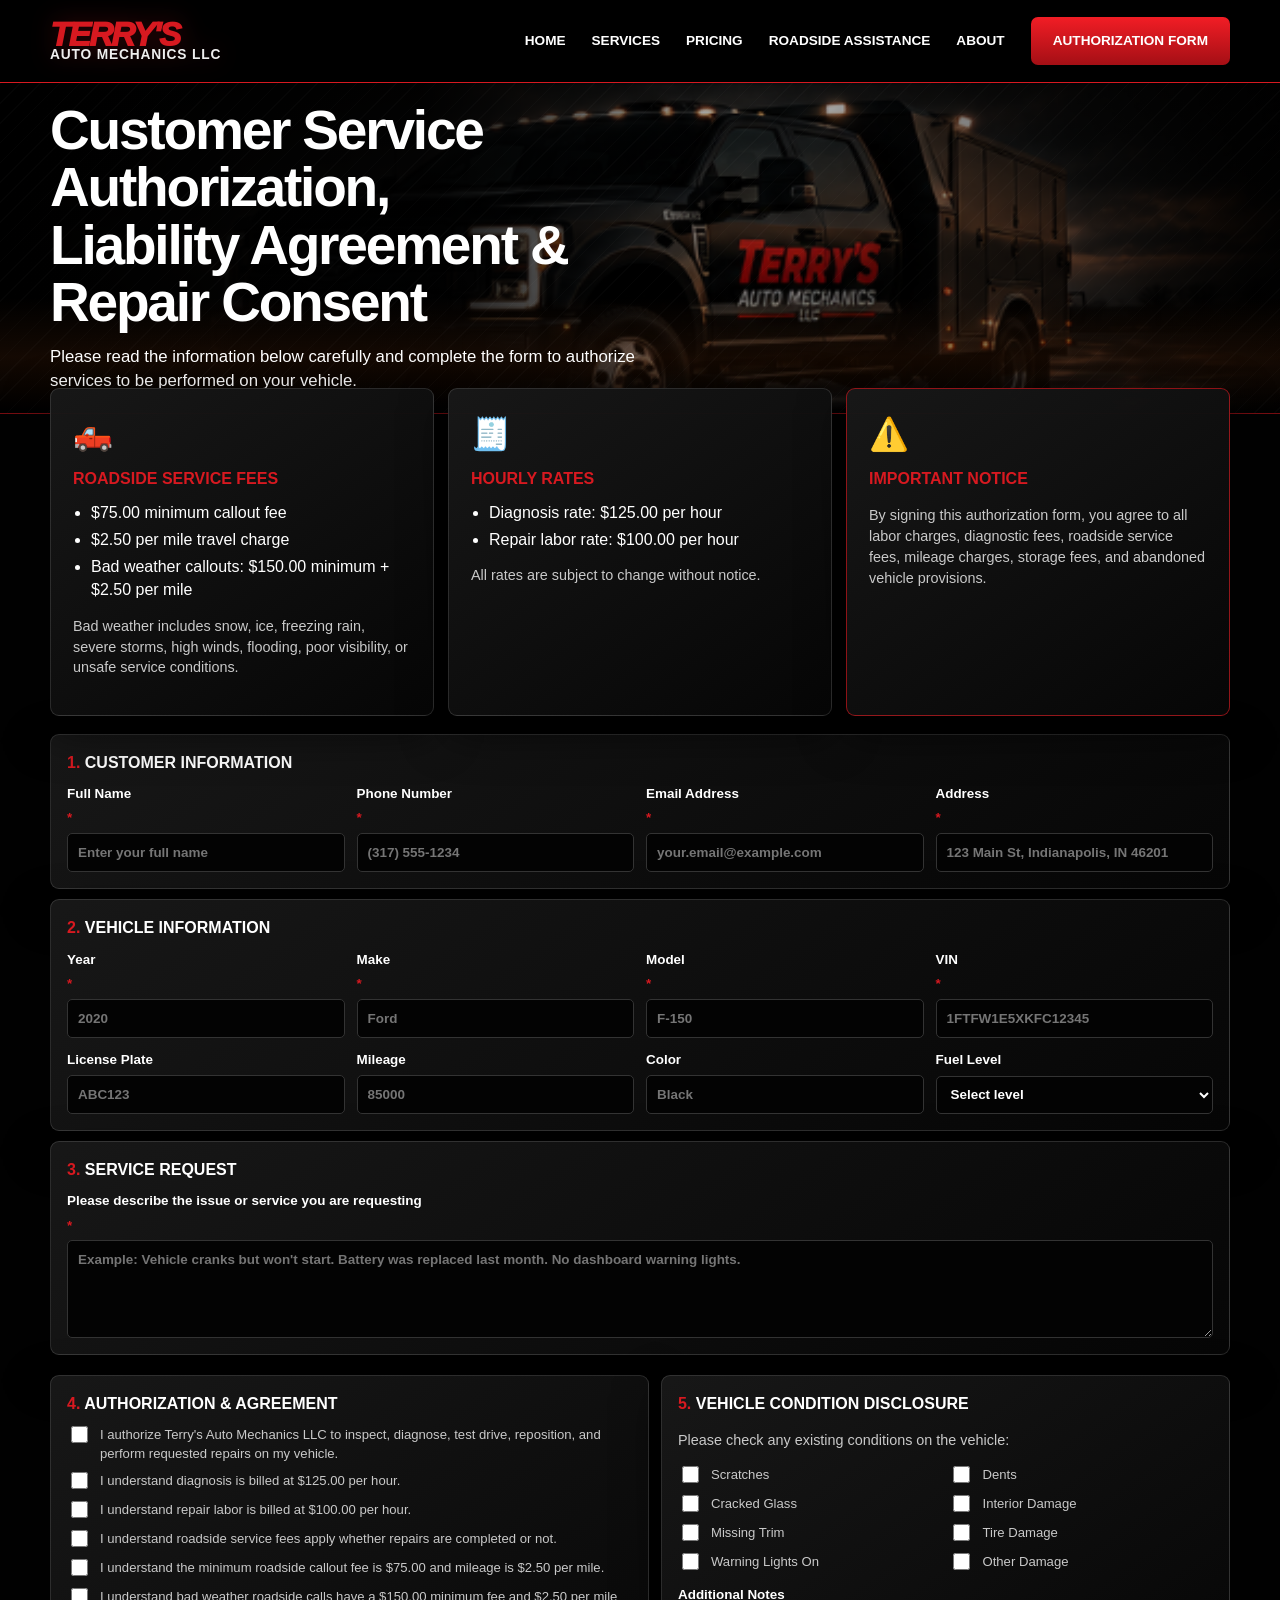
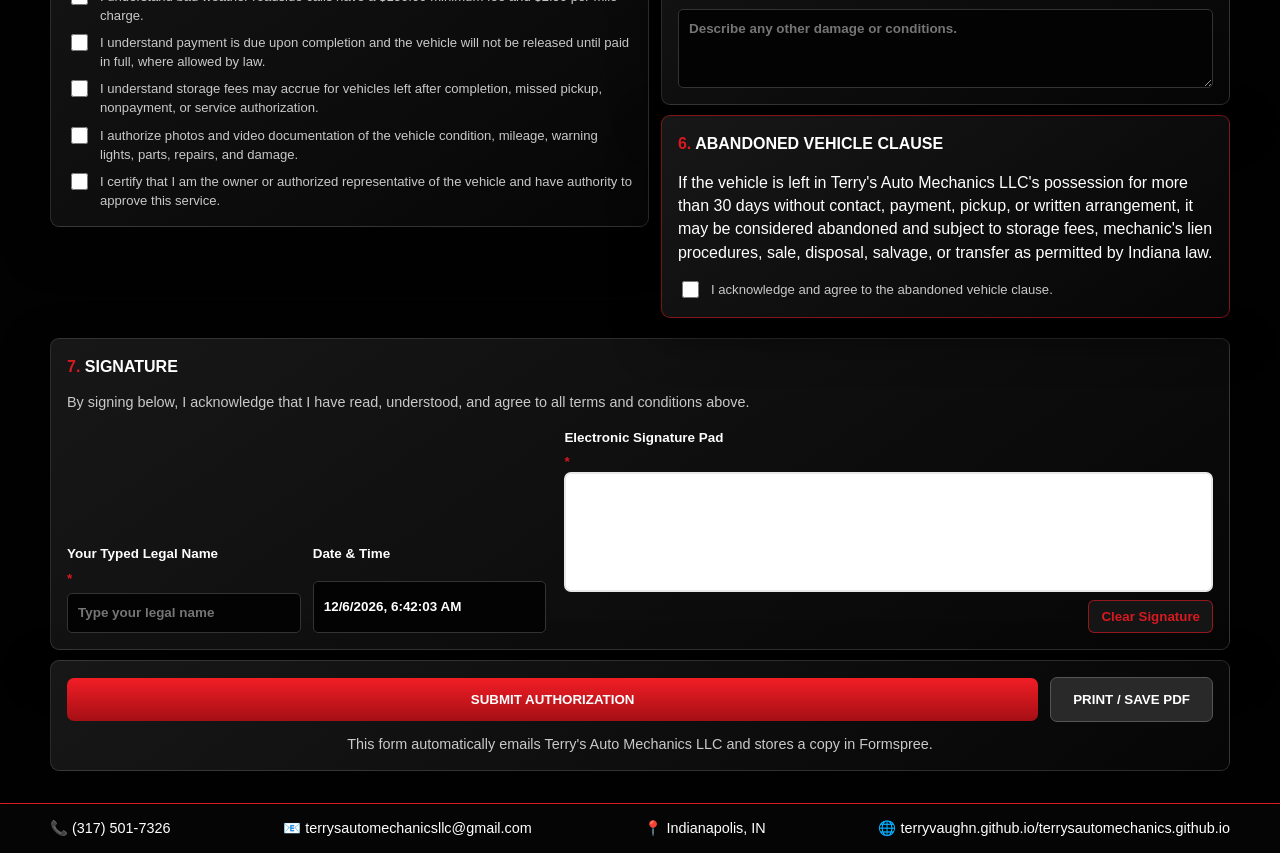
==== commit a45e4887: "Add files via upload" ====
--- a/authorization.html
+++ b/authorization.html
@@ -9,8 +9,9 @@
 <body>
 <header class="top-nav">
   <div class="wrap nav-inner">
-    <a href="index.html" class="logo-link">
-      <img src="logo.png" alt="Terry's Auto Mechanics LLC" class="nav-logo">
+    <a href="index.html" class="text-logo">
+      <span>TERRY'S</span>
+      <small>AUTO MECHANICS LLC</small>
     </a>
     <nav class="nav-links">
       <a href="index.html">Home</a>
--- a/style.css
+++ b/style.css
@@ -5,29 +5,27 @@
 a{color:inherit}
 .wrap{width:min(1180px,calc(100% - 32px));margin:0 auto}
 
-/* Header */
+/* This version intentionally does NOT use logo.png, so the white-truck logo cannot appear massive. */
 .top-nav{background:#000;border-bottom:1px solid var(--red);position:sticky;top:0;z-index:20}
-.nav-inner{min-height:96px;display:flex;align-items:center;justify-content:space-between;gap:24px}
-.logo-link{display:flex;align-items:center;line-height:0}
-.nav-logo{width:170px;height:auto;max-height:90px;object-fit:contain;display:block}
+.nav-inner{min-height:82px;display:flex;align-items:center;justify-content:space-between;gap:24px}
+.text-logo{text-decoration:none;display:grid;line-height:.85;filter:drop-shadow(0 0 12px rgba(215,25,32,.25))}
+.text-logo span{font-size:2.1rem;font-weight:1000;color:var(--red);font-style:italic;letter-spacing:-.06em}
+.text-logo small{font-size:.86rem;color:#eee;font-weight:900;letter-spacing:.06em}
 .nav-links{display:flex;align-items:center;gap:26px;text-transform:uppercase;font-weight:900;font-size:.85rem}
 .nav-links a{text-decoration:none;white-space:nowrap}
 .nav-links a:hover{color:var(--red)}
 .nav-btn{background:linear-gradient(#f21d25,#a40f15);padding:14px 22px;border-radius:7px;color:#fff!important}
 
-/* Home */
-.home-hero{min-height:520px;display:flex;align-items:center;background:radial-gradient(circle at 72% 42%,rgba(215,25,32,.18),transparent 28%),linear-gradient(135deg,#050505,#101010,#030303);border-bottom:1px solid rgba(215,25,32,.55)}
-.home-hero-inner{display:grid;grid-template-columns:1.1fr .9fr;gap:34px;align-items:center}
+.home-hero{min-height:500px;display:flex;align-items:center;background:radial-gradient(circle at 72% 42%,rgba(215,25,32,.18),transparent 28%),linear-gradient(135deg,#050505,#101010,#030303);border-bottom:1px solid rgba(215,25,32,.55)}
+.home-hero-inner{max-width:860px}
 .eyebrow{color:var(--red);font-weight:900;text-transform:uppercase;letter-spacing:.08em;margin:0 0 10px}
 .home-hero h1{font-size:clamp(2.25rem,5vw,4.5rem);line-height:.95;text-transform:uppercase;letter-spacing:-.04em;margin:0 0 18px}
 .lead{color:var(--muted);font-size:1.1rem;max-width:650px}
-.home-logo{width:min(100%,420px);justify-self:center;filter:drop-shadow(0 0 18px rgba(215,25,32,.25))}
 .button-row{display:flex;gap:14px;flex-wrap:wrap;margin-top:26px}
 .btn{border:0;border-radius:7px;padding:14px 22px;text-transform:uppercase;font-weight:900;text-decoration:none;display:inline-flex}
 .primary{background:linear-gradient(#f21d25,#a40f15);color:#fff}
 .secondary{background:#161616;border:1px solid #444;color:#fff}
 
-/* Auth hero */
 .auth-hero{position:relative;min-height:330px;overflow:hidden;border-bottom:1px solid rgba(215,25,32,.55);background:#000}
 .truck-bg{position:absolute;inset:0;background:
   linear-gradient(90deg,#000 0%,rgba(0,0,0,.95) 33%,rgba(0,0,0,.28) 58%,rgba(0,0,0,.78) 100%),
@@ -41,7 +39,6 @@
 .auth-title h1{font-size:clamp(2.15rem,4.3vw,4rem);line-height:1.04;margin:0 0 14px;letter-spacing:-.04em}
 .auth-title p{font-size:1.05rem;margin:0;color:#fff;max-width:620px}
 
-/* Cards/forms */
 .card-grid{display:grid;gap:14px;margin-top:28px;margin-bottom:28px}
 .four-card{grid-template-columns:repeat(4,1fr)}
 .three-card,.fee-grid{grid-template-columns:repeat(3,1fr)}
@@ -84,20 +81,20 @@
 .status{display:none;grid-column:1/-1;margin:0;padding:12px;border:1px solid rgba(215,25,32,.6);border-radius:7px;background:rgba(215,25,32,.15)}
 .status.show{display:block}
 .center{grid-column:1/-1;text-align:center;margin:0}
-
 .bottom-footer{background:#050505;border-top:1px solid var(--red);padding:14px 0}
 .footer-row{display:flex;gap:22px;justify-content:space-between;flex-wrap:wrap;color:#fff;font-size:.9rem}
 
 @media(max-width:980px){
   .nav-inner{height:auto;padding:12px 0;align-items:flex-start;flex-direction:column}
   .nav-links{gap:14px;flex-wrap:wrap}
-  .home-hero-inner,.fee-grid,.two-col,.signature-grid,.contact-panel{grid-template-columns:1fr}
+  .fee-grid,.two-col,.signature-grid,.contact-panel{grid-template-columns:1fr}
   .four-card,.three-card{grid-template-columns:1fr 1fr}
   .grid.four{grid-template-columns:repeat(2,1fr)}
   .truck-bg{opacity:.62;background-position:right center}
 }
 @media(max-width:620px){
-  .nav-logo{width:135px}
+  .text-logo span{font-size:1.6rem}
+  .text-logo small{font-size:.7rem}
   .auth-hero{min-height:360px}
   .auth-hero-inner{min-height:360px}
   .truck-bg{opacity:.42;background-size:auto 78%;background-position:right bottom}
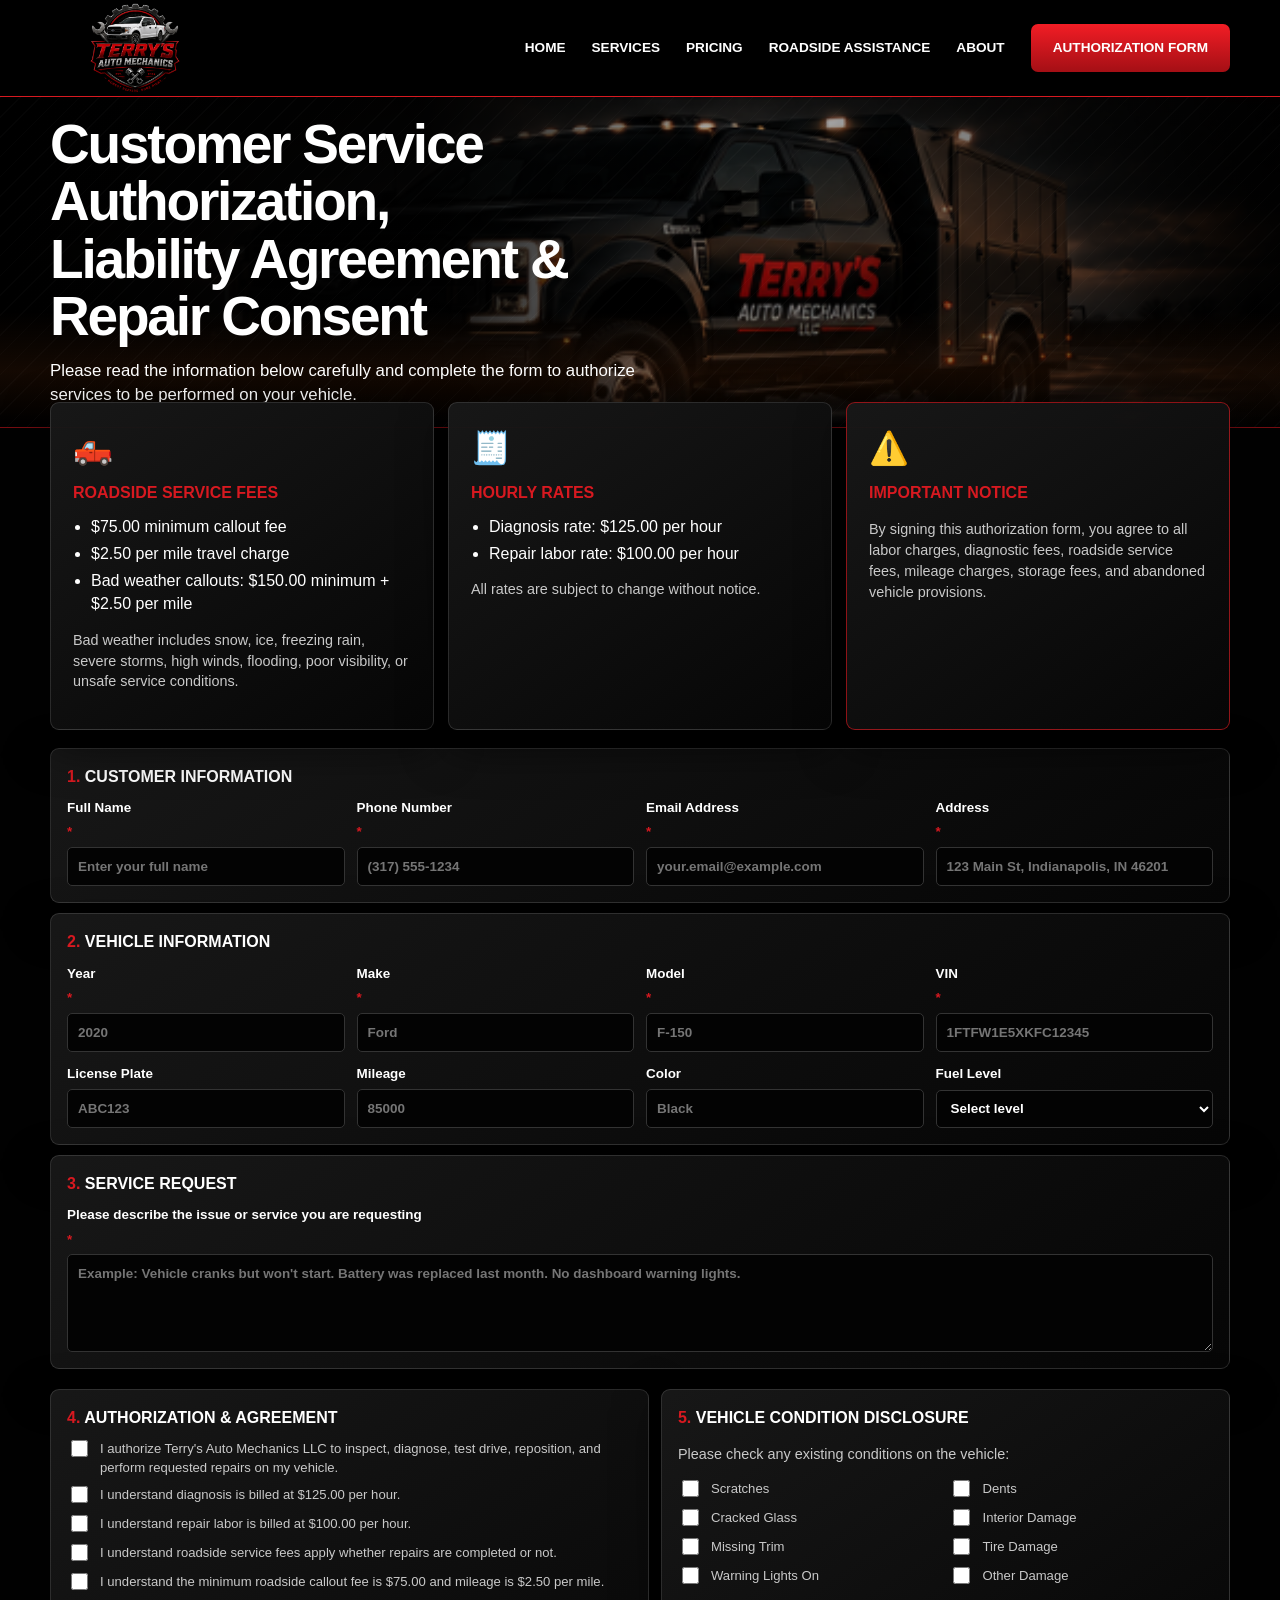
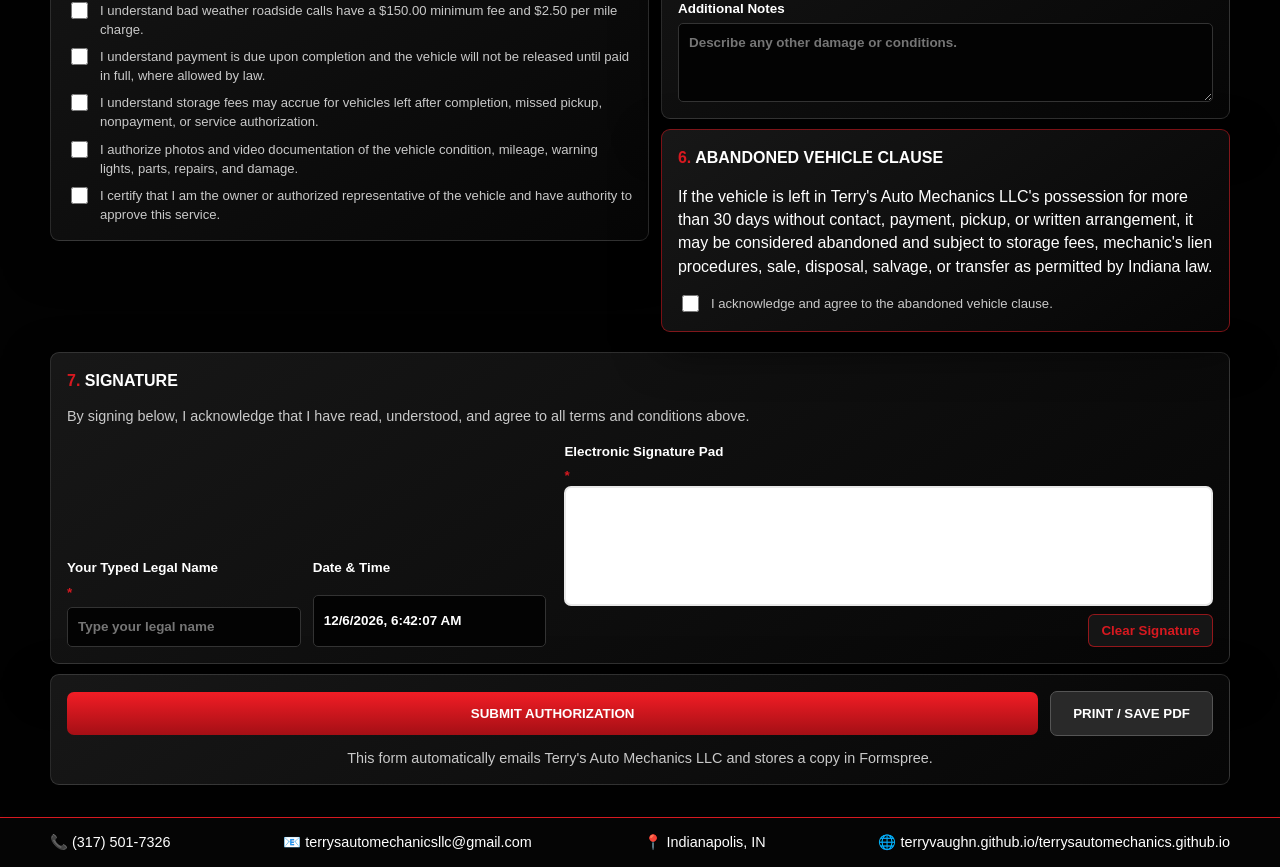
==== commit 13788705: "Add files via upload" ====
--- a/authorization.html
+++ b/authorization.html
@@ -9,9 +9,8 @@
 <body>
 <header class="top-nav">
   <div class="wrap nav-inner">
-    <a href="index.html" class="text-logo">
-      <span>TERRY'S</span>
-      <small>AUTO MECHANICS LLC</small>
+    <a href="index.html" class="logo-link">
+      <img src="logo.png" alt="Terry's Auto Mechanics LLC" class="nav-logo">
     </a>
     <nav class="nav-links">
       <a href="index.html">Home</a>
--- a/style.css
+++ b/style.css
@@ -5,27 +5,29 @@
 a{color:inherit}
 .wrap{width:min(1180px,calc(100% - 32px));margin:0 auto}
 
-/* This version intentionally does NOT use logo.png, so the white-truck logo cannot appear massive. */
+/* Header */
 .top-nav{background:#000;border-bottom:1px solid var(--red);position:sticky;top:0;z-index:20}
-.nav-inner{min-height:82px;display:flex;align-items:center;justify-content:space-between;gap:24px}
-.text-logo{text-decoration:none;display:grid;line-height:.85;filter:drop-shadow(0 0 12px rgba(215,25,32,.25))}
-.text-logo span{font-size:2.1rem;font-weight:1000;color:var(--red);font-style:italic;letter-spacing:-.06em}
-.text-logo small{font-size:.86rem;color:#eee;font-weight:900;letter-spacing:.06em}
+.nav-inner{min-height:96px;display:flex;align-items:center;justify-content:space-between;gap:24px}
+.logo-link{display:flex;align-items:center;line-height:0}
+.nav-logo{width:170px;height:auto;max-height:90px;object-fit:contain;display:block}
 .nav-links{display:flex;align-items:center;gap:26px;text-transform:uppercase;font-weight:900;font-size:.85rem}
 .nav-links a{text-decoration:none;white-space:nowrap}
 .nav-links a:hover{color:var(--red)}
 .nav-btn{background:linear-gradient(#f21d25,#a40f15);padding:14px 22px;border-radius:7px;color:#fff!important}
 
-.home-hero{min-height:500px;display:flex;align-items:center;background:radial-gradient(circle at 72% 42%,rgba(215,25,32,.18),transparent 28%),linear-gradient(135deg,#050505,#101010,#030303);border-bottom:1px solid rgba(215,25,32,.55)}
-.home-hero-inner{max-width:860px}
+/* Home */
+.home-hero{min-height:520px;display:flex;align-items:center;background:radial-gradient(circle at 72% 42%,rgba(215,25,32,.18),transparent 28%),linear-gradient(135deg,#050505,#101010,#030303);border-bottom:1px solid rgba(215,25,32,.55)}
+.home-hero-inner{display:grid;grid-template-columns:1.1fr .9fr;gap:34px;align-items:center}
 .eyebrow{color:var(--red);font-weight:900;text-transform:uppercase;letter-spacing:.08em;margin:0 0 10px}
 .home-hero h1{font-size:clamp(2.25rem,5vw,4.5rem);line-height:.95;text-transform:uppercase;letter-spacing:-.04em;margin:0 0 18px}
 .lead{color:var(--muted);font-size:1.1rem;max-width:650px}
+.home-logo{width:min(100%,420px);justify-self:center;filter:drop-shadow(0 0 18px rgba(215,25,32,.25))}
 .button-row{display:flex;gap:14px;flex-wrap:wrap;margin-top:26px}
 .btn{border:0;border-radius:7px;padding:14px 22px;text-transform:uppercase;font-weight:900;text-decoration:none;display:inline-flex}
 .primary{background:linear-gradient(#f21d25,#a40f15);color:#fff}
 .secondary{background:#161616;border:1px solid #444;color:#fff}
 
+/* Auth hero */
 .auth-hero{position:relative;min-height:330px;overflow:hidden;border-bottom:1px solid rgba(215,25,32,.55);background:#000}
 .truck-bg{position:absolute;inset:0;background:
   linear-gradient(90deg,#000 0%,rgba(0,0,0,.95) 33%,rgba(0,0,0,.28) 58%,rgba(0,0,0,.78) 100%),
@@ -39,6 +41,7 @@
 .auth-title h1{font-size:clamp(2.15rem,4.3vw,4rem);line-height:1.04;margin:0 0 14px;letter-spacing:-.04em}
 .auth-title p{font-size:1.05rem;margin:0;color:#fff;max-width:620px}
 
+/* Cards/forms */
 .card-grid{display:grid;gap:14px;margin-top:28px;margin-bottom:28px}
 .four-card{grid-template-columns:repeat(4,1fr)}
 .three-card,.fee-grid{grid-template-columns:repeat(3,1fr)}
@@ -81,20 +84,20 @@
 .status{display:none;grid-column:1/-1;margin:0;padding:12px;border:1px solid rgba(215,25,32,.6);border-radius:7px;background:rgba(215,25,32,.15)}
 .status.show{display:block}
 .center{grid-column:1/-1;text-align:center;margin:0}
+
 .bottom-footer{background:#050505;border-top:1px solid var(--red);padding:14px 0}
 .footer-row{display:flex;gap:22px;justify-content:space-between;flex-wrap:wrap;color:#fff;font-size:.9rem}
 
 @media(max-width:980px){
   .nav-inner{height:auto;padding:12px 0;align-items:flex-start;flex-direction:column}
   .nav-links{gap:14px;flex-wrap:wrap}
-  .fee-grid,.two-col,.signature-grid,.contact-panel{grid-template-columns:1fr}
+  .home-hero-inner,.fee-grid,.two-col,.signature-grid,.contact-panel{grid-template-columns:1fr}
   .four-card,.three-card{grid-template-columns:1fr 1fr}
   .grid.four{grid-template-columns:repeat(2,1fr)}
   .truck-bg{opacity:.62;background-position:right center}
 }
 @media(max-width:620px){
-  .text-logo span{font-size:1.6rem}
-  .text-logo small{font-size:.7rem}
+  .nav-logo{width:135px}
   .auth-hero{min-height:360px}
   .auth-hero-inner{min-height:360px}
   .truck-bg{opacity:.42;background-size:auto 78%;background-position:right bottom}
